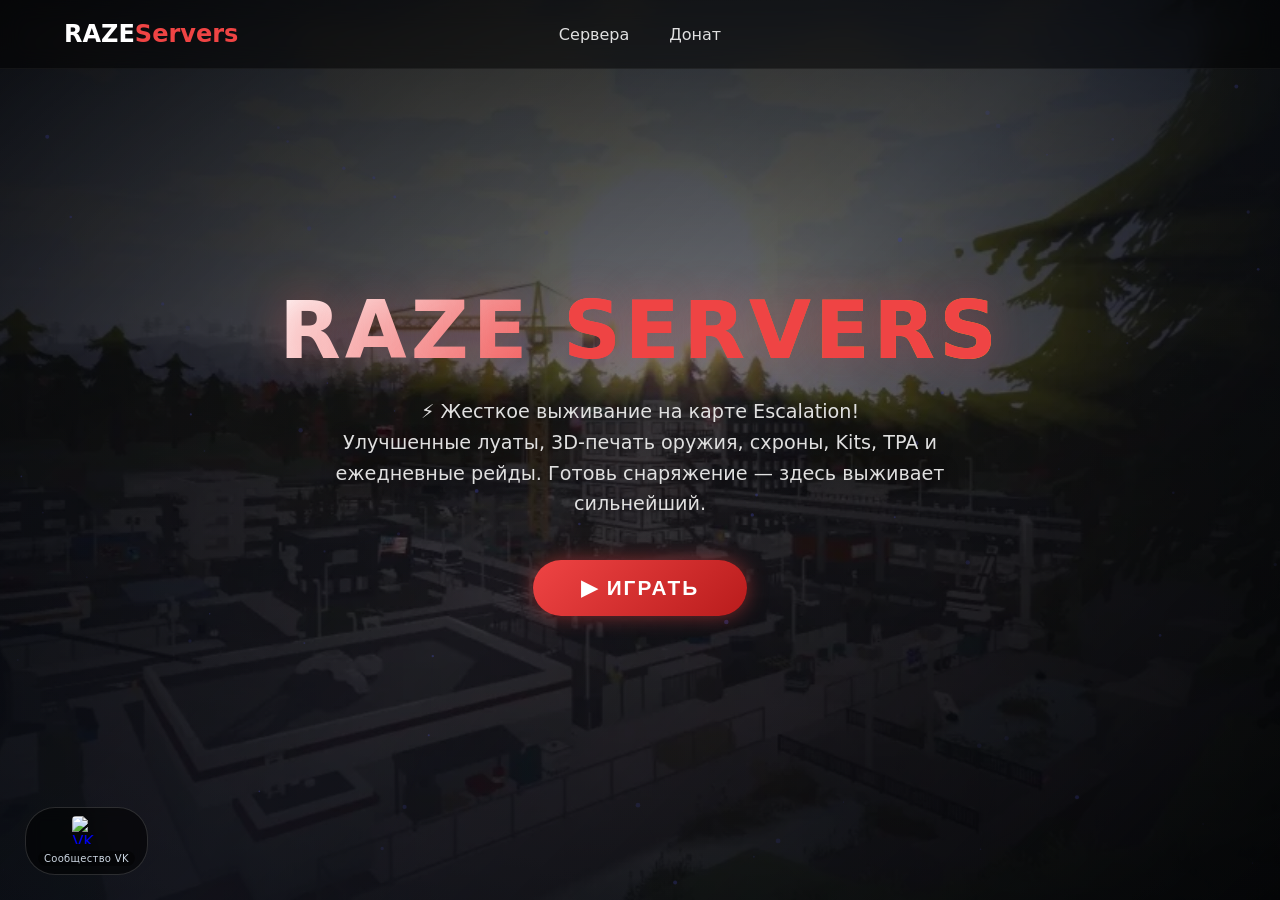
==== index.html @ a533f9ef "Update index.html" ====
<!DOCTYPE html>
<html lang="ru">
<head>
<meta charset="UTF-8">
<meta name="viewport" content="width=device-width, initial-scale=1.0, maximum-scale=1.0, user-scalable=yes">
<title>RAZE Servers — Выживание на Escalation</title>

<link rel="icon" type="image/svg+xml" href="data:image/svg+xml,%3Csvg xmlns='http://www.w3.org/2000/svg' viewBox='0 0 100 100'%3E%3Crect width='100' height='100' rx='0' fill='%23000000'/%3E%3Ctext x='50' y='72' font-size='70' font-family='Arial, sans-serif' font-weight='bold' fill='%23ef4444' text-anchor='middle'%3ER%3C/text%3E%3C/svg%3E">

<style>
* {
margin: 0;
padding: 0;
box-sizing: border-box;
}

::-webkit-scrollbar {
width: 0;
height: 0;
display: none;
}

* {
scrollbar-width: none;
-ms-overflow-style: none;
}

body {
font-family: 'Inter', 'Segoe UI', system-ui, sans-serif;
overflow-x: hidden;
background-color: #0a0e17;
color: #e0e0e0;
}

/* ГЛОБАЛЬНОЕ МАСШТАБИРОВАНИЕ ДЛЯ ТЕЛЕФОНОВ */
@media (max-width: 768px) {
body {
zoom: 0.9;
-moz-transform: scale(0.9);
-moz-transform-origin: top center;
}
}

@media (max-width: 600px) {
body {
zoom: 0.85;
-moz-transform: scale(0.85);
-moz-transform-origin: top center;
}
}

@media (max-width: 480px) {
body {
zoom: 0.8;
-moz-transform: scale(0.8);
-moz-transform-origin: top center;
}
}

@media (max-width: 380px) {
body {
zoom: 0.75;
-moz-transform: scale(0.75);
-moz-transform-origin: top center;
}
}

/* ФОН */
body::before {
content: '';
position: fixed;
top: 0;
left: 0;
width: 100%;
height: 100%;
z-index: -2;
background-image: url('Карта Escalation.webp');
background-size: cover;
background-position: center;
background-attachment: fixed;
background-repeat: no-repeat;
}

body::after {
content: '';
position: fixed;
top: 0;
left: 0;
width: 100%;
height: 100%;
z-index: -1;
background: radial-gradient(ellipse at center, rgba(10, 14, 23, 0.2) 0%, rgba(10, 14, 23, 0.9) 100%);
pointer-events: none;
}

/* ЧАСТИЦЫ */
#particles-canvas {
position: fixed;
top: 0;
left: 0;
width: 100%;
height: 100%;
z-index: 0;
pointer-events: none;
}

/* ===== HERO ===== */
.hero {
position: relative;
width: 100%;
height: 100vh;
min-height: 500px;
overflow: hidden;
}

.hero-video {
position: absolute;
top: 0;
left: 0;
width: 100%;
height: 100%;
object-fit: cover;
z-index: 1;
opacity: 0.35;
}

.hero-overlay {
position: absolute;
top: 0;
left: 0;
width: 100%;
height: 100%;
z-index: 2;
background: linear-gradient(135deg, rgba(0,0,0,0.6) 0%, rgba(10,14,23,0.4) 50%, rgba(0,0,0,0.7) 100%);
}

.hero-content {
position: relative;
z-index: 3;
display: flex;
flex-direction: column;
justify-content: center;
align-items: center;
height: 100%;
text-align: center;
padding: 0 20px;
}

.logo {
font-size: 5rem;
font-weight: 900;
letter-spacing: 4px;
margin-bottom: 20px;
background: linear-gradient(135deg, #ffffff, #ef4444, #facc15);
-webkit-background-clip: text;
background-clip: text;
color: transparent;
text-shadow: 0 0 40px rgba(239, 68, 68, 0.3);
animation: logoGlow 3s ease-in-out infinite alternate;
}

@keyframes logoGlow {
0% { text-shadow: 0 0 30px rgba(239, 68, 68, 0.3); }
100% { text-shadow: 0 0 60px rgba(239, 68, 68, 0.6), 0 0 120px rgba(239, 68, 68, 0.2); }
}

.logo span {
background: none;
-webkit-background-clip: unset;
background-clip: unset;
color: #ef4444;
}

.description {
font-size: 1.2rem;
color: #e0e0e0;
max-width: 700px;
margin-bottom: 40px;
text-shadow: 0 2px 15px rgba(0,0,0,0.7);
line-height: 1.6;
}

.play-btn {
background: linear-gradient(135deg, #ef4444, #b91c1c);
border: none;
padding: 16px 48px;
font-size: 1.3rem;
font-weight: bold;
color: white;
border-radius: 50px;
cursor: pointer;
transition: all 0.3s cubic-bezier(0.2, 0, 0, 1);
box-shadow: 0 0 20px rgba(239, 68, 68, 0.5);
text-transform: uppercase;
letter-spacing: 2px;
position: relative;
overflow: hidden;
}

.play-btn::before {
content: '';
position: absolute;
top: -50%;
left: -50%;
width: 200%;
height: 200%;
background: radial-gradient(circle, rgba(255,255,255,0.1) 0%, transparent 60%);
opacity: 0;
transition: opacity 0.3s;
}

.play-btn:hover::before {
opacity: 1;
}

.play-btn:hover {
transform: scale(1.05) translateY(-2px);
box-shadow: 0 0 40px rgba(239, 68, 68, 0.8);
}

.play-btn:active {
transform: scale(0.98);
}

/* ===== НАВБАР ===== */
.navbar {
position: fixed;
top: 0;
left: 0;
width: 100%;
z-index: 1000;
display: flex;
justify-content: space-between;
align-items: center;
padding: 20px 5%;
background: rgba(0, 0, 0, 0.5);
backdrop-filter: blur(12px);
-webkit-backdrop-filter: blur(12px);
border-bottom: 1px solid rgba(255,255,255,0.05);
transition: all 0.3s ease;
}

.navbar.scrolled {
background: rgba(0, 0, 0, 0.85);
backdrop-filter: blur(16px);
-webkit-backdrop-filter: blur(16px);
border-bottom: 1px solid rgba(239, 68, 68, 0.2);
box-shadow: 0 4px 30px rgba(0, 0, 0, 0.3);
}

.nav-logo {
font-size: 1.5rem;
font-weight: 800;
color: white;
text-decoration: none;
flex-shrink: 0;
cursor: pointer;
transition: opacity 0.2s;
user-select: none;
}

.nav-logo:hover {
opacity: 0.85;
}

.nav-logo span {
color: #ef4444;
}

.nav-center {
position: absolute;
left: 50%;
transform: translateX(-50%);
}

.nav-links {
display: flex;
list-style: none;
gap: 40px;
}

.nav-links a {
color: #e0e0e0;
text-decoration: none;
font-weight: 500;
transition: all 0.3s;
cursor: pointer;
font-size: 1rem;
position: relative;
padding: 4px 0;
}

.nav-links a::after {
content: '';
position: absolute;
bottom: -2px;
left: 0;
width: 0;
height: 2px;
background: #ef4444;
transition: width 0.3s ease;
}

.nav-links a:hover::after,
.nav-links a.active::after {
width: 100%;
}

.nav-links a:hover {
color: #ef4444;
}

.nav-links a.active {
color: #ef4444;
}

.nav-placeholder {
width: 120px;
flex-shrink: 0;
}

/* Бургер-меню */
.burger-btn {
display: none;
flex-direction: column;
gap: 5px;
background: none;
border: none;
cursor: pointer;
padding: 4px;
z-index: 1001;
}

.burger-btn span {
display: block;
width: 24px;
height: 2px;
background: white;
border-radius: 2px;
transition: all 0.3s ease;
}

.burger-btn.active span:nth-child(1) {
transform: rotate(45deg) translate(5px, 5px);
}

.burger-btn.active span:nth-child(2) {
opacity: 0;
}

.burger-btn.active span:nth-child(3) {
transform: rotate(-45deg) translate(5px, -5px);
}

/* ===== СТРАНИЦЫ ===== */
.page {
display: none;
min-height: 100vh;
padding: 100px 20px 60px;
position: relative;
z-index: 1;
}

.page.active {
display: block;
animation: pageFadeIn 0.4s ease;
}

@keyframes pageFadeIn {
from { opacity: 0; transform: translateY(10px); }
to { opacity: 1; transform: translateY(0); }
}

.page .container {
max-width: 1400px;
margin: 0 auto;
}

.page h2 {
text-align: center;
font-size: 2.5rem;
margin-bottom: 40px;
color: white;
text-shadow: 0 2px 10px rgba(0,0,0,0.5);
}

.page h2 span {
color: #ef4444;
}

/* ===== КАРТОЧКИ КИТОВ ===== */
.kits-wrapper {
overflow: visible;
max-height: none;
padding-right: 0;
}

.kits-grid {
display: grid;
grid-template-columns: repeat(auto-fill, minmax(320px, 1fr));
gap: 24px;
margin-top: 20px;
}

@media (max-width: 768px) {
.kits-grid {
grid-template-columns: 1fr;
gap: 20px;
}
}

.kit-card {
background: linear-gradient(165deg, #0f172a 0%, #1a1a2e 100%);
border-radius: 24px;
padding: 0;
text-align: left;
transition: all 0.4s cubic-bezier(0.2, 0, 0, 1);
cursor: pointer;
position: relative;
box-shadow: 0 8px 32px rgba(0, 0, 0, 0.4);
border: 1px solid rgba(99, 102, 241, 0.15);
overflow: hidden;
opacity: 0;
transform: translateY(24px);
animation: cardAppear 0.5s ease forwards;
display: flex;
flex-direction: column;
}

@keyframes cardAppear {
to { opacity: 1; transform: translateY(0); }
}

.kit-card:nth-child(1) { animation-delay: 0.05s; }
.kit-card:nth-child(2) { animation-delay: 0.15s; }
.kit-card:nth-child(3) { animation-delay: 0.25s; }
.kit-card:nth-child(4) { animation-delay: 0.35s; }

.kit-card::before {
content: '';
position: absolute;
top: 0;
left: 0;
width: 100%;
height: 4px;
background: linear-gradient(90deg, #6366f1, #a855f7, #6366f1);
background-size: 200% 100%;
animation: shimmerBar 3s ease-in-out infinite;
opacity: 0.6;
transition: opacity 0.3s;
}

@keyframes shimmerBar {
0%, 100% { background-position: 0% 50%; }
50% { background-position: 100% 50%; }
}

.kit-card:hover::before {
opacity: 1;
}

.kit-card::after {
content: '';
position: absolute;
top: -50%;
left: -50%;
width: 200%;
height: 200%;
background: radial-gradient(circle at 30% 20%, rgba(99, 102, 241, 0.06), transparent 60%);
opacity: 0;
transition: opacity 0.5s;
pointer-events: none;
}

.kit-card:hover::after {
opacity: 1;
}

.kit-card:hover {
transform: translateY(-8px);
box-shadow: 0 24px 48px -12px rgba(99, 102, 241, 0.3);
border-color: rgba(99, 102, 241, 0.4);
}

.kit-card:active {
transform: translateY(-2px) scale(0.98);
}

.kit-card-inner {
padding: 28px 24px 24px;
display: flex;
flex-direction: column;
flex: 1;
position: relative;
z-index: 1;
}

@media (max-width: 768px) {
.kit-card-inner {
padding: 20px 18px 16px;
}
}

.kit-badge {
display: inline-block;
background: linear-gradient(135deg, rgba(99, 102, 241, 0.2), rgba(168, 85, 247, 0.2));
border: 1px solid rgba(99, 102, 241, 0.3);
color: #a5b4fc;
font-size: 0.7rem;
font-weight: 600;
text-transform: uppercase;
letter-spacing: 2px;
padding: 4px 12px;
border-radius: 20px;
margin-bottom: 14px;
width: fit-content;
}

@media (max-width: 768px) {
.kit-badge {
font-size: 0.6rem;
padding: 3px 10px;
margin-bottom: 10px;
}
}

.kit-name {
font-size: 1.8rem;
font-weight: 800;
color: #f1f5f9;
margin-bottom: 8px;
letter-spacing: -0.5px;
line-height: 1.1;
}

@media (max-width: 768px) {
.kit-name {
font-size: 1.4rem;
}
}

.kit-price {
font-size: 1.6rem;
font-weight: 700;
color: #a78bfa;
margin-bottom: 14px;
text-shadow: 0 0 12px rgba(167, 139, 250, 0.25);
display: flex;
align-items: center;
gap: 6px;
}

.kit-price::before {
content: '💎';
font-size: 1.2rem;
}

@media (max-width: 768px) {
.kit-price {
font-size: 1.3rem;
}
.kit-price::before {
font-size: 1rem;
}
}

.kit-desc {
color: #94a3b8;
font-size: 0.9rem;
line-height: 1.6;
flex: 1;
}

@media (max-width: 768px) {
.kit-desc {
font-size: 0.85rem;
}
}

.kit-card-footer {
margin-top: 18px;
padding-top: 16px;
border-top: 1px solid rgba(99, 102, 241, 0.1);
display: flex;
justify-content: space-between;
align-items: center;
}

@media (max-width: 768px) {
.kit-card-footer {
margin-top: 14px;
padding-top: 12px;
}
}

.kit-items-count {
color: #64748b;
font-size: 0.8rem;
display: flex;
align-items: center;
gap: 4px;
}

@media (max-width: 768px) {
.kit-items-count {
font-size: 0.75rem;
}
}

.kit-arrow {
color: #6366f1;
font-size: 1.2rem;
transition: transform 0.3s;
}

.kit-card:hover .kit-arrow {
transform: translateX(4px);
}

/* ===== МОДАЛКА ===== */
.modal {
display: none;
position: fixed;
top: 0;
left: 0;
width: 100%;
height: 100%;
background: rgba(0, 0, 0, 0.85);
z-index: 2000;
justify-content: center;
align-items: center;
backdrop-filter: blur(4px);
}

.modal.show {
display: flex;
}

.modal-content {
background: linear-gradient(165deg, #1a1a2e, #0f172a);
border-radius: 32px;
max-width: 700px;
width: 90%;
max-height: 85vh;
overflow-y: auto;
padding: 30px;
position: relative;
animation: modalOpen 0.35s cubic-bezier(0.2, 0, 0, 1);
border: 1px solid rgba(99, 102, 241, 0.3);
box-shadow: 0 25px 60px -12px rgba(0, 0, 0, 0.6);
}

.modal-content::-webkit-scrollbar {
width: 0;
height: 0;
display: none;
}

@media (max-width: 768px) {
.modal-content {
max-width: 95%;
padding: 20px;
max-height: 90vh;
}
}

@keyframes modalOpen {
from {
opacity: 0;
transform: scale(0.9) translateY(20px);
}
to {
opacity: 1;
transform: scale(1) translateY(0);
}
}

.modal-header {
display: flex;
justify-content: center;
align-items: center;
margin-bottom: 20px;
border-bottom: 1px solid rgba(99, 102, 241, 0.15);
padding-bottom: 15px;
position: relative;
}

.modal-header h3 {
font-size: 1.8rem;
background: linear-gradient(135deg, #f1f5f9, #a78bfa);
-webkit-background-clip: text;
background-clip: text;
color: transparent;
text-align: center;
}

@media (max-width: 768px) {
.modal-header h3 {
font-size: 1.3rem;
}
}

.close-modal {
background: none;
border: none;
color: #94a3b8;
font-size: 2.2rem;
cursor: pointer;
transition: all 0.2s;
position: absolute;
right: 0;
top: 50%;
transform: translateY(-50%);
line-height: 1;
padding: 4px 8px;
border-radius: 8px;
}

.close-modal:hover {
color: #ef4444;
background: rgba(239, 68, 68, 0.1);
}

@media (max-width: 768px) {
.close-modal {
font-size: 1.8rem;
}
}

.kit-icon {
display: flex;
justify-content: center;
align-items: center;
margin-bottom: 20px;
background: rgba(15, 23, 42, 0.6);
border-radius: 20px;
padding: 10px;
min-height: 120px;
border: 1px solid rgba(99, 102, 241, 0.1);
}

.kit-icon img {
width: 100%;
height: auto;
max-height: 350px;
object-fit: contain;
display: block;
border-radius: 12px;
}

@media (max-width: 768px) {
.kit-icon img {
max-height: 180px;
}
}

.kit-full-desc {
color: #cbd5e1;
line-height: 1.7;
margin-bottom: 20px;
font-size: 0.95rem;
}

@media (max-width: 768px) {
.kit-full-desc {
font-size: 0.85rem;
}
}

.kit-items {
background: rgba(15, 23, 42, 0.6);
border-radius: 20px;
padding: 18px;
margin: 20px 0;
border: 1px solid rgba(99, 102, 241, 0.1);
}

@media (max-width: 768px) {
.kit-items {
padding: 14px;
margin: 15px 0;
}
}

.kit-items h4 {
color: #a78bfa;
margin-bottom: 12px;
font-size: 1.2rem;
}

@media (max-width: 768px) {
.kit-items h4 {
font-size: 1rem;
margin-bottom: 8px;
}
}

.kit-items ul {
list-style: none;
padding-left: 0;
}

.kit-items li {
padding: 10px 0;
border-bottom: 1px solid rgba(99, 102, 241, 0.08);
color: #e2e8f0;
display: flex;
align-items: center;
gap: 10px;
font-size: 0.95rem;
}

.kit-items li:last-child {
border-bottom: none;
}

.kit-items li::before {
content: '▸';
color: #a78bfa;
font-weight: bold;
}

@media (max-width: 768px) {
.kit-items li {
padding: 8px 0;
font-size: 0.85rem;
}
}

.buy-btn {
background: linear-gradient(135deg, #6366f1, #7c3aed);
width: 100%;
padding: 16px;
border: none;
border-radius: 40px;
font-size: 1.2rem;
font-weight: bold;
color: white;
cursor: pointer;
transition: all 0.3s;
margin-top: 15px;
letter-spacing: 1px;
}

.buy-btn:hover {
transform: scale(1.02);
box-shadow: 0 0 25px rgba(99, 102, 241, 0.5);
}

.buy-btn:active {
transform: scale(0.98);
}

@media (max-width: 768px) {
.buy-btn {
padding: 14px;
font-size: 1rem;
}
}

/* ===== СЕРВЕРА ===== */
.server-card {
background: rgba(15, 23, 42, 0.85);
border: 1px solid rgba(99, 102, 241, 0.15);
border-radius: 24px;
padding: 30px;
margin-bottom: 20px;
display: flex;
justify-content: space-between;
align-items: center;
flex-wrap: wrap;
gap: 20px;
transition: all 0.3s;
}

.server-card:hover {
border-color: rgba(99, 102, 241, 0.4);
box-shadow: 0 8px 30px rgba(99, 102, 241, 0.1);
}

@media (max-width: 768px) {
.server-card {
flex-direction: column;
text-align: center;
padding: 20px;
gap: 15px;
}
}

.server-info h3 {
font-size: 1.3rem;
margin-bottom: 8px;
color: white;
}

.server-info p {
color: #8e9aaf;
}

@media (max-width: 768px) {
.server-info h3 {
font-size: 1.1rem;
}
.server-info p {
font-size: 0.85rem;
}
}

.server-status {
color: #10b981;
font-weight: bold;
display: flex;
align-items: center;
gap: 6px;
}

.server-status .status-dot {
display: inline-block;
width: 10px;
height: 10px;
background: #10b981;
border-radius: 50%;
animation: pulseDot 2s ease-in-out infinite;
}

@keyframes pulseDot {
0%, 100% { box-shadow: 0 0 0 0 rgba(16, 185, 129, 0.5); }
50% { box-shadow: 0 0 0 6px rgba(16, 185, 129, 0); }
}

.copy-btn {
background: rgba(99, 102, 241, 0.15);
color: white;
border: 1px solid rgba(99, 102, 241, 0.3);
padding: 10px 24px;
border-radius: 50px;
cursor: pointer;
transition: all 0.3s;
font-size: 0.9rem;
}

.copy-btn:hover {
background: #6366f1;
border-color: #6366f1;
transform: translateY(-1px);
box-shadow: 0 4px 12px rgba(99, 102, 241, 0.3);
}

.copy-btn:active {
transform: scale(0.95);
}

@media (max-width: 768px) {
.copy-btn {
width: 100%;
padding: 12px;
font-size: 0.9rem;
}
}

/* ===== СОЦ-УГОЛ ===== */
.social-corner {
position: fixed;
bottom: 25px;
left: 25px;
z-index: 100;
display: flex;
flex-direction: column;
align-items: center;
gap: 5px;
background: rgba(0, 0, 0, 0.55);
backdrop-filter: blur(8px);
-webkit-backdrop-filter: blur(8px);
padding: 8px 12px;
border-radius: 30px;
border: 1px solid rgba(255, 255, 255, 0.15);
transition: all 0.3s;
}

.social-corner:hover {
background: rgba(0, 0, 0, 0.75);
border-color: #6366f1;
transform: translateY(-2px);
box-shadow: 0 4px 20px rgba(99, 102, 241, 0.15);
}

@media (max-width: 768px) {
.social-corner {
bottom: 12px;
left: 12px;
padding: 6px 10px;
}
}

.social-icon {
display: flex;
align-items: center;
justify-content: center;
transition: transform 0.2s ease;
}

.social-icon:hover {
transform: scale(1.15);
}

.social-icon img {
width: 28px;
height: 28px;
display: block;
border-radius: 4px;
}

@media (max-width: 768px) {
.social-icon img {
width: 24px;
height: 24px;
}
}

.social-label {
font-size: 10px;
color: #cbd5e1;
text-align: center;
letter-spacing: 0.3px;
font-weight: 500;
background: rgba(0,0,0,0.4);
padding: 2px 6px;
border-radius: 20px;
margin-top: 2px;
}

@media (max-width: 768px) {
.social-label {
font-size: 8px;
padding: 2px 5px;
}
}

/* ===== КНОПКА НАВЕРХ ===== */
.scroll-top {
position: fixed;
bottom: 25px;
right: 25px;
z-index: 100;
width: 48px;
height: 48px;
border-radius: 50%;
background: #6366f1;
color: white;
border: none;
font-size: 1.5rem;
cursor: pointer;
opacity: 0;
visibility: hidden;
transform: translateY(20px);
transition: all 0.3s ease;
box-shadow: 0 4px 15px rgba(99, 102, 241, 0.4);
display: flex;
align-items: center;
justify-content: center;
}

.scroll-top.visible {
opacity: 1;
visibility: visible;
transform: translateY(0);
}

.scroll-top:hover {
transform: translateY(-3px);
box-shadow: 0 8px 25px rgba(99, 102, 241, 0.5);
}

.scroll-top:active {
transform: scale(0.9);
}

@media (max-width: 768px) {
.scroll-top {
bottom: 12px;
right: 12px;
width: 40px;
height: 40px;
font-size: 1.2rem;
}
}

.hidden {
display: none !important;
}

/* ===== НАВИГАЦИЯ НА ТЕЛЕФОНАХ ===== */
@media (max-width: 768px) {
.navbar {
padding: 15px 5%;
}

.nav-logo {
font-size: 1.2rem;
}

.nav-links {
position: fixed;
top: 0;
right: -100%;
width: 70%;
height: 100vh;
background: rgba(0, 0, 0, 0.95);
backdrop-filter: blur(20px);
flex-direction: column;
justify-content: center;
align-items: center;
gap: 25px;
transition: right 0.4s cubic-bezier(0.2, 0, 0, 1);
z-index: 999;
}

.nav-links.open {
right: 0;
}

.nav-links a {
font-size: 1.2rem;
padding: 10px 0;
}

.nav-center {
position: static;
transform: none;
}

.burger-btn {
display: flex;
}

.nav-placeholder {
width: 0;
}

.logo {
font-size: 2rem;
letter-spacing: 2px;
}

.description {
font-size: 0.9rem;
margin-bottom: 25px;
}

.play-btn {
padding: 12px 28px;
font-size: 0.9rem;
}

.page {
padding: 80px 12px 40px;
}

.page h2 {
font-size: 1.6rem;
margin-bottom: 20px;
}
}

@media (max-width: 480px) {
.logo {
font-size: 1.6rem;
}

.description {
font-size: 0.8rem;
}

.play-btn {
padding: 10px 22px;
font-size: 0.8rem;
}

.page h2 {
font-size: 1.3rem;
}
}

@media (prefers-reduced-motion: reduce) {
*, *::before, *::after {
animation-duration: 0.01ms !important;
animation-iteration-count: 1 !important;
transition-duration: 0.01ms !important;
}
}
</style>
</head>
<body>

<canvas id="particles-canvas"></canvas>

<nav class="navbar" id="navbar">
<a class="nav-logo" onclick="showPage('hero-page')">RAZE<span>Servers</span></a>
<div class="nav-center">
<ul class="nav-links" id="navLinks">
<li><a onclick="showPage('servers-page')" data-page="servers-page">Сервера</a></li>
<li><a onclick="showPage('donate-page')" data-page="donate-page">Донат</a></li>
</ul>
</div>
<button class="burger-btn" id="burgerBtn" aria-label="Меню">
<span></span><span></span><span></span>
</button>
</nav>

<div id="socialCorner" class="social-corner">
<a href="https://vk.com/razeservers" target="_blank" class="social-icon" title="Наше сообщество ВКонтакте">
<img src="https://cdn-icons-png.flaticon.com/512/5968/5968835.png" alt="VK">
</a>
<div class="social-label">Сообщество VK</div>
</div>

<button class="scroll-top" id="scrollTopBtn" onclick="window.scrollTo({top:0,behavior:'smooth'})" aria-label="Наверх">↑</button>

<div id="hero-page" class="hero">
<video autoplay muted loop playsinline class="hero-video">
<source src="https://cdn.pixabay.com/video/2024/03/15/204120-91827364_large.mp4" type="video/mp4">
</video>
<div class="hero-overlay"></div>
<div class="hero-content">
<div class="logo">RAZE <span>SERVERS</span></div>
<p class="description">⚡ Жесткое выживание на карте Escalation!<br>Улучшенные луаты, 3D-печать оружия, схроны, Kits, TPA и ежедневные рейды. Готовь снаряжение — здесь выживает сильнейший.</p>
<button class="play-btn" onclick="showPage('servers-page')">▶ ИГРАТЬ</button>
</div>
</div>

<div id="servers-page" class="page">
<div class="container">
<h2>Наши <span>Сервера</span></h2>
<div class="server-card">
<div class="server-info">
<h3>RAZE #1 | Выживание [Kits, TPA, Home] RU</h3>
<p>IP: 26.28.229.239:27115 | Карта: Escalation</p>
</div>
<div class="server-status">
<span class="status-dot"></span> Онлайн: <span id="online-count">0 / 60</span>
</div>
<button class="copy-btn" onclick="copyIP('26.28.229.239:27115')">📋 Копировать IP</button>
</div>
</div>
</div>

<div id="donate-page" class="page">
<div class="container">
<h2>Магазин <span>Привилегий</span></h2>
<div class="kits-wrapper">
<div class="kits-grid" id="kitsGrid"></div>
</div>
</div>
</div>

<div id="kitModal" class="modal">
<div class="modal-content">
<div class="modal-header">
<h3 id="modalKitName">Kit Name</h3>
<button class="close-modal" id="closeModalBtn">&times;</button>
</div>
<div class="kit-icon" id="modalKitIcon"></div>
<div class="kit-full-desc" id="modalKitDesc"></div>
<div class="kit-items" id="modalKitItems"></div>
<button class="buy-btn" id="modalBuyBtn">💎 Приобрести</button>
</div>
</div>

<script>
const canvas = document.getElementById('particles-canvas');
const ctx = canvas.getContext('2d');
let particles = [];
let animFrame;

function resizeCanvas() {
canvas.width = window.innerWidth;
canvas.height = window.innerHeight;
}
resizeCanvas();
window.addEventListener('resize', resizeCanvas);

class Particle {
constructor() {
this.reset();
}
reset() {
this.x = Math.random() * canvas.width;
this.y = Math.random() * canvas.height;
this.size = Math.random() * 2 + 0.5;
this.speedX = (Math.random() - 0.5) * 0.3;
this.speedY = (Math.random() - 0.5) * 0.3;
this.opacity = Math.random() * 0.4 + 0.1;
}
update() {
this.x += this.speedX;
this.y += this.speedY;
if (this.x < 0 || this.x > canvas.width || this.y < 0 || this.y > canvas.height) {
this.reset();
}
}
draw() {
ctx.beginPath();
ctx.arc(this.x, this.y, this.size, 0, Math.PI * 2);
ctx.fillStyle = `rgba(99, 102, 241, ${this.opacity})`;
ctx.fill();
}
}

for (let i = 0; i < 80; i++) {
particles.push(new Particle());
}

function animateParticles() {
ctx.clearRect(0, 0, canvas.width, canvas.height);
particles.forEach(p => {
p.update();
p.draw();
});
for (let i = 0; i < particles.length; i++) {
for (let j = i + 1; j < particles.length; j++) {
const dx = particles[i].x - particles[j].x;
const dy = particles[i].y - particles[j].y;
const dist = Math.sqrt(dx * dx + dy * dy);
if (dist < 150) {
ctx.beginPath();
ctx.moveTo(particles[i].x, particles[i].y);
ctx.lineTo(particles[j].x, particles[j].y);
ctx.strokeStyle = `rgba(99, 102, 241, ${0.06 * (1 - dist / 150)})`;
ctx.lineWidth = 0.5;
ctx.stroke();
}
}
}
animFrame = requestAnimationFrame(animateParticles);
}
animateParticles();

const kitsData = [
{
name: "Cop",
price: 79,
desc: "Полицейский набор для выживания и правопорядка на Escalation.",
icon: "Наборкопа.jpg",
items: [
"Костюм полицейского",
"Револьвер",
"Полицейская дубинка",
"Доп. обоймы для кобальта (2 шт)",
"4 улучшенных бинта",
"4 энергетика",
"4 консервы"
],
fullDesc: "Cop — кит для тех, кто предпочитает порядок и контроль. Даёт отличный стартовый набор брони, проверенное оружие и всё необходимое для выживания в первые часы игры."
},
{
name: "SniperLite",
price: 129,
desc: "Лёгкая снайперская экипировка для дальнего боя.",
icon: "https://cdn-icons-png.flaticon.com/512/2879/2879649.png",
items: [
"Снайперка Private с прицелом 5x",
"Военный нож",
"Доп. обоймы для снайперки (2 шт)",
"3 энергетика",
"3 консервы",
"3 улучшенных бинта"
],
fullDesc: "SniperLite — идеальный выбор для начинающих снайперов. Ты получишь надёжную винтовку с оптикой 5x, запас патронов и всё необходимое для засадной войны на Escalation."
},
{
name: "RIOT",
price: 199,
desc: "Штурмовой набор. Броня, дробовик и гранаты для ближнего боя.",
icon: "https://cdn-icons-png.flaticon.com/512/2187/2187574.png",
items: [
"Бронекостюм RIOT (4 ур.)",
"Дробовик Peacemaker",
"Светошумовые гранаты x4",
"Щит штурмовой",
"Медицинская сумка"
],
fullDesc: "Для тех, кто предпочитает действовать напролом! RIOT даёт преимущество в городских боях и рейдах на чужие базы. Высокая живучесть и подавляющая огневая мощь."
},
{
name: "SniperPro",
price: 249,
desc: "Элитный снайперский комплект. Максимальная дальность и убийство с одного выстрела.",
icon: "https://cdn-icons-png.flaticon.com/512/1863/1863766.png",
items: [
"Винтовка Timberwolf (уникальная, 1 выстрел)",
"Маскировочный костюм 'Призрак'",
"Баллистический калькулятор",
"Патроны .50 AP (бронебойные) x15",
"Автоматическая турель-приманка"
],
fullDesc: "Высший пилотаж снайперской стрельбы. Кит для профессионалов, которые умеют ждать и наносить один точный выстрел. Пробивает любую броню, идеален для устранения целей на дальних дистанциях."
}
];

function renderKits() {
const grid = document.getElementById('kitsGrid');
if (!grid) return;

grid.innerHTML = '';

kitsData.forEach((kit, index) => {
const card = document.createElement('div');
card.className = 'kit-card';
card.setAttribute('data-kit-index', index);
card.innerHTML = `
<div class="kit-card-inner">
<div class="kit-badge">KIT</div>
<div class="kit-name">${kit.name}</div>
<div class="kit-price">${kit.price} ₽</div>
<div class="kit-desc">${kit.desc}</div>
<div class="kit-card-footer">
<div class="kit-items-count">
<span>📦 ${kit.items.length} предметов</span>
</div>
<div class="kit-arrow">→</div>
</div>
</div>
`;
card.addEventListener('click', () => openModal(index));
grid.appendChild(card);
});
}

function openModal(kitIndex) {
const kit = kitsData[kitIndex];
if (!kit) return;

const modal = document.getElementById('kitModal');
const modalKitName = document.getElementById('modalKitName');
const modalKitIcon = document.getElementById('modalKitIcon');
const modalKitDesc = document.getElementById('modalKitDesc');
const modalKitItems = document.getElementById('modalKitItems');
const buyBtn = document.getElementById('modalBuyBtn');

modalKitName.textContent = kit.name;
modalKitIcon.innerHTML = `<img src="${kit.icon}" alt="${kit.name}">`;
modalKitDesc.textContent = kit.fullDesc;

let itemsHtml = '<ul>';
kit.items.forEach(item => {
itemsHtml += `<li>🎯 ${item}</li>`;
});
itemsHtml += '</ul>';
modalKitItems.innerHTML = `<h4>📦 Комплектация:</h4>${itemsHtml}`;

buyBtn.onclick = () => {
alert(`🛒 Вы выбрали кит "${kit.name}" за ${kit.price} ₽.\nОплата и выдача в ближайшее время!`);
modal.style.display = 'none';
};

modal.style.display = 'flex';
}

function closeModal() {
const modal = document.getElementById('kitModal');
modal.style.display = 'none';
}

function showPage(pageId) {
const heroPage = document.getElementById('hero-page');
const serversPage = document.getElementById('servers-page');
const donatePage = document.getElementById('donate-page');
const socialCorner = document.getElementById('socialCorner');

heroPage.style.display = 'none';
serversPage.classList.remove('active');
donatePage.classList.remove('active');

const allMenuItems = document.querySelectorAll('.nav-links a');
allMenuItems.forEach(item => item.classList.remove('active'));

if (pageId === 'hero-page') {
heroPage.style.display = 'block';
socialCorner.classList.remove('hidden');
} else if (pageId === 'servers-page') {
serversPage.classList.add('active');
socialCorner.classList.add('hidden');
const serversMenuItem = document.querySelector('.nav-links a[data-page="servers-page"]');
if (serversMenuItem) serversMenuItem.classList.add('active');
} else if (pageId === 'donate-page') {
donatePage.classList.add('active');
socialCorner.classList.add('hidden');
const donateMenuItem = document.querySelector('.nav-links a[data-page="donate-page"]');
if (donateMenuItem) donateMenuItem.classList.add('active');
}

window.scrollTo({
top: 0,
behavior: 'smooth'
});
}

function copyIP(ip) {
navigator.clipboard.writeText(ip);
alert('IP адрес ' + ip + ' скопирован!');
}

function updateOnlineCount() {
const onlineSpan = document.getElementById('online-count');
if (onlineSpan) {
const fakeOnline = Math.floor(Math.random() * 37) + 12;
onlineSpan.innerText = fakeOnline + ' / 60';
}
}

document.addEventListener('DOMContentLoaded', () => {
showPage('hero-page');
updateOnlineCount();
setInterval(updateOnlineCount, 30000);
renderKits();

const modal = document.getElementById('kitModal');
const closeBtn = document.getElementById('closeModalBtn');
if (closeBtn) {
closeBtn.addEventListener('click', closeModal);
}
window.addEventListener('click', (e) => {
if (e.target === modal) closeModal();
});

const burgerBtn = document.getElementById('burgerBtn');
const navLinks = document.getElementById('navLinks');
if (burgerBtn && navLinks) {
burgerBtn.addEventListener('click', () => {
burgerBtn.classList.toggle('active');
navLinks.classList.toggle('open');
});

document.querySelectorAll('.nav-links a').forEach(link => {
link.addEventListener('click', () => {
burgerBtn.classList.remove('active');
navLinks.classList.remove('open');
});
});
}

const navbar = document.getElementById('navbar');
const scrollTopBtn = document.getElementById('scrollTopBtn');

window.addEventListener('scroll', () => {
if (window.scrollY > 100) {
navbar.classList.add('scrolled');
scrollTopBtn.classList.add('visible');
} else {
navbar.classList.remove('scrolled');
scrollTopBtn.classList.remove('visible');
}
});
});
</script>
</body>
</html>
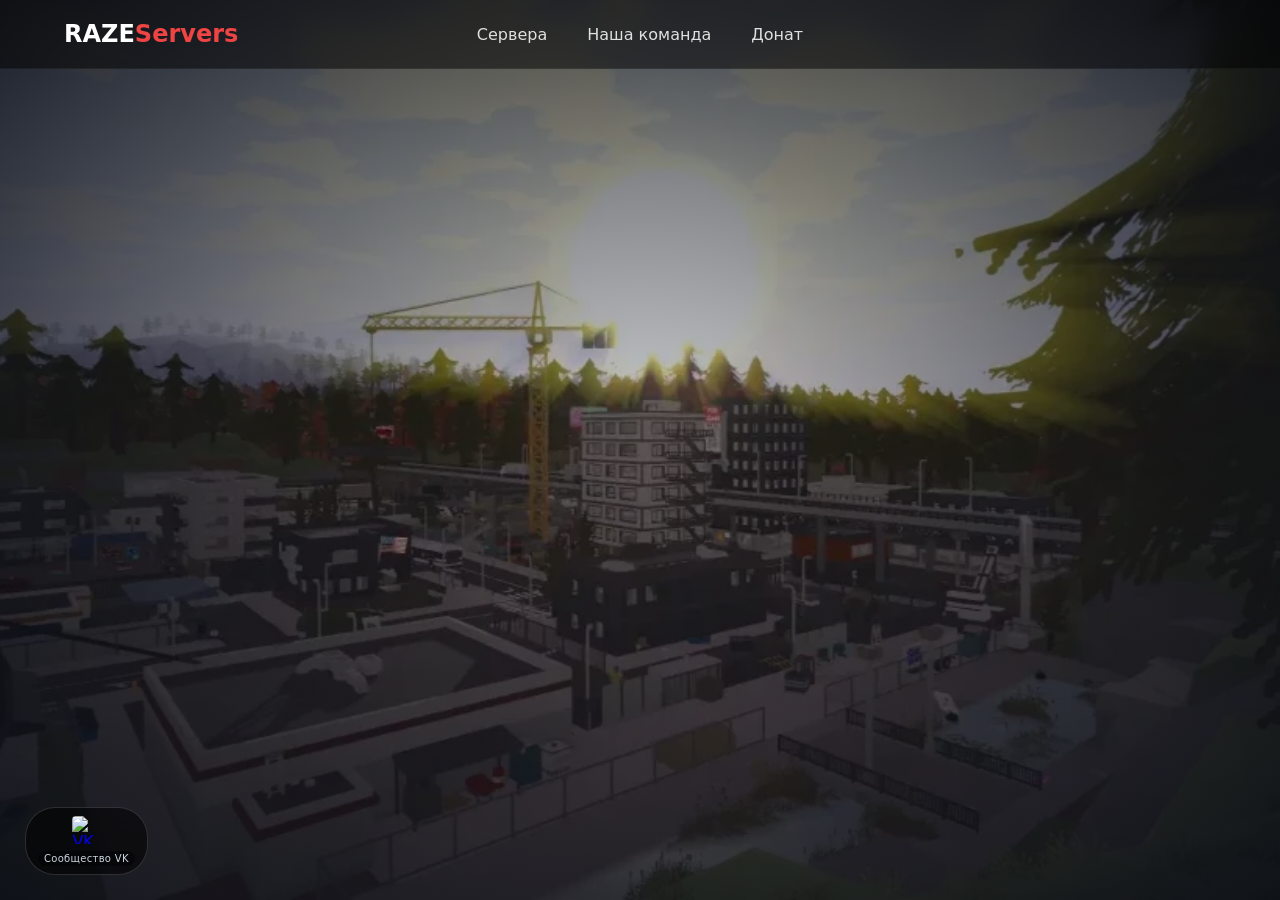
==== commit 9e943b35: "Update index.html" ====
--- a/index.html
+++ b/index.html
@@ -615,6 +615,102 @@
 
 .kit-card:hover .kit-arrow {
 transform: translateX(4px);
+}
+
+/* ===== КАРТОЧКИ КОМАНДЫ (TEAM GRID) ===== */
+.team-grid {
+display: grid;
+grid-template-columns: repeat(auto-fit, minmax(300px, 1fr));
+gap: 32px;
+margin-top: 30px;
+}
+
+.team-card {
+background: linear-gradient(145deg, #0f172a, #111827);
+border-radius: 32px;
+padding: 28px 24px 32px;
+text-align: center;
+transition: all 0.4s cubic-bezier(0.2, 0, 0, 1);
+border: 1px solid rgba(99, 102, 241, 0.2);
+backdrop-filter: blur(4px);
+box-shadow: 0 20px 35px -12px rgba(0,0,0,0.5);
+}
+
+.team-card:hover {
+transform: translateY(-8px);
+border-color: rgba(239, 68, 68, 0.5);
+box-shadow: 0 30px 45px -12px rgba(239, 68, 68, 0.2);
+}
+
+.team-avatar {
+width: 120px;
+height: 120px;
+margin: 0 auto 20px;
+background: linear-gradient(135deg, #6366f1, #ef4444);
+border-radius: 50%;
+display: flex;
+align-items: center;
+justify-content: center;
+font-size: 3.5rem;
+font-weight: bold;
+color: white;
+box-shadow: 0 10px 20px rgba(0,0,0,0.3);
+transition: transform 0.3s;
+}
+
+.team-card:hover .team-avatar {
+transform: scale(1.05);
+}
+
+.team-name {
+font-size: 1.8rem;
+font-weight: 800;
+color: #f1f5f9;
+margin-bottom: 6px;
+letter-spacing: -0.3px;
+}
+
+.team-role {
+display: inline-block;
+background: rgba(239, 68, 68, 0.15);
+border-left: 3px solid #ef4444;
+padding: 6px 16px;
+border-radius: 40px;
+font-size: 0.85rem;
+font-weight: 600;
+color: #fca5a5;
+margin: 12px 0 10px;
+letter-spacing: 0.5px;
+}
+
+.team-bio {
+color: #94a3b8;
+font-size: 0.9rem;
+line-height: 1.5;
+padding: 0 8px;
+}
+
+@media (max-width: 768px) {
+.team-grid {
+gap: 24px;
+}
+.team-card {
+padding: 20px 18px;
+}
+.team-name {
+font-size: 1.4rem;
+}
+.team-avatar {
+width: 90px;
+height: 90px;
+font-size: 2.5rem;
+}
+.team-role {
+font-size: 0.75rem;
+}
+.team-bio {
+font-size: 0.8rem;
+}
 }
 
 /* ===== МОДАЛКА ===== */
@@ -1199,6 +1295,7 @@
 <div class="nav-center">
 <ul class="nav-links" id="navLinks">
 <li><a onclick="showPage('servers-page')" data-page="servers-page">Сервера</a></li>
+<li><a onclick="showPage('team-page')" data-page="team-page">Наша команда</a></li>
 <li><a onclick="showPage('donate-page')" data-page="donate-page">Донат</a></li>
 </ul>
 </div>
@@ -1218,340 +1315,4 @@
 
 <div id="hero-page" class="hero">
 <video autoplay muted loop playsinline class="hero-video">
-<source src="https://cdn.pixabay.com/video/2024/03/15/204120-91827364_large.mp4" type="video/mp4">
-</video>
-<div class="hero-overlay"></div>
-<div class="hero-content">
-<div class="logo">RAZE <span>SERVERS</span></div>
-<p class="description">⚡ Жесткое выживание на карте Escalation!<br>Улучшенные луаты, 3D-печать оружия, схроны, Kits, TPA и ежедневные рейды. Готовь снаряжение — здесь выживает сильнейший.</p>
-<button class="play-btn" onclick="showPage('servers-page')">▶ ИГРАТЬ</button>
-</div>
-</div>
-
-<div id="servers-page" class="page">
-<div class="container">
-<h2>Наши <span>Сервера</span></h2>
-<div class="server-card">
-<div class="server-info">
-<h3>RAZE #1 | Выживание [Kits, TPA, Home] RU</h3>
-<p>IP: 26.28.229.239:27115 | Карта: Escalation</p>
-</div>
-<div class="server-status">
-<span class="status-dot"></span> Онлайн: <span id="online-count">0 / 60</span>
-</div>
-<button class="copy-btn" onclick="copyIP('26.28.229.239:27115')">📋 Копировать IP</button>
-</div>
-</div>
-</div>
-
-<div id="donate-page" class="page">
-<div class="container">
-<h2>Магазин <span>Привилегий</span></h2>
-<div class="kits-wrapper">
-<div class="kits-grid" id="kitsGrid"></div>
-</div>
-</div>
-</div>
-
-<div id="kitModal" class="modal">
-<div class="modal-content">
-<div class="modal-header">
-<h3 id="modalKitName">Kit Name</h3>
-<button class="close-modal" id="closeModalBtn">&times;</button>
-</div>
-<div class="kit-icon" id="modalKitIcon"></div>
-<div class="kit-full-desc" id="modalKitDesc"></div>
-<div class="kit-items" id="modalKitItems"></div>
-<button class="buy-btn" id="modalBuyBtn">💎 Приобрести</button>
-</div>
-</div>
-
-<script>
-const canvas = document.getElementById('particles-canvas');
-const ctx = canvas.getContext('2d');
-let particles = [];
-let animFrame;
-
-function resizeCanvas() {
-canvas.width = window.innerWidth;
-canvas.height = window.innerHeight;
-}
-resizeCanvas();
-window.addEventListener('resize', resizeCanvas);
-
-class Particle {
-constructor() {
-this.reset();
-}
-reset() {
-this.x = Math.random() * canvas.width;
-this.y = Math.random() * canvas.height;
-this.size = Math.random() * 2 + 0.5;
-this.speedX = (Math.random() - 0.5) * 0.3;
-this.speedY = (Math.random() - 0.5) * 0.3;
-this.opacity = Math.random() * 0.4 + 0.1;
-}
-update() {
-this.x += this.speedX;
-this.y += this.speedY;
-if (this.x < 0 || this.x > canvas.width || this.y < 0 || this.y > canvas.height) {
-this.reset();
-}
-}
-draw() {
-ctx.beginPath();
-ctx.arc(this.x, this.y, this.size, 0, Math.PI * 2);
-ctx.fillStyle = `rgba(99, 102, 241, ${this.opacity})`;
-ctx.fill();
-}
-}
-
-for (let i = 0; i < 80; i++) {
-particles.push(new Particle());
-}
-
-function animateParticles() {
-ctx.clearRect(0, 0, canvas.width, canvas.height);
-particles.forEach(p => {
-p.update();
-p.draw();
-});
-for (let i = 0; i < particles.length; i++) {
-for (let j = i + 1; j < particles.length; j++) {
-const dx = particles[i].x - particles[j].x;
-const dy = particles[i].y - particles[j].y;
-const dist = Math.sqrt(dx * dx + dy * dy);
-if (dist < 150) {
-ctx.beginPath();
-ctx.moveTo(particles[i].x, particles[i].y);
-ctx.lineTo(particles[j].x, particles[j].y);
-ctx.strokeStyle = `rgba(99, 102, 241, ${0.06 * (1 - dist / 150)})`;
-ctx.lineWidth = 0.5;
-ctx.stroke();
-}
-}
-}
-animFrame = requestAnimationFrame(animateParticles);
-}
-animateParticles();
-
-const kitsData = [
-{
-name: "Cop",
-price: 79,
-desc: "Полицейский набор для выживания и правопорядка на Escalation.",
-icon: "Наборкопа.jpg",
-items: [
-"Костюм полицейского",
-"Револьвер",
-"Полицейская дубинка",
-"Доп. обоймы для кобальта (2 шт)",
-"4 улучшенных бинта",
-"4 энергетика",
-"4 консервы"
-],
-fullDesc: "Cop — кит для тех, кто предпочитает порядок и контроль. Даёт отличный стартовый набор брони, проверенное оружие и всё необходимое для выживания в первые часы игры."
-},
-{
-name: "SniperLite",
-price: 129,
-desc: "Лёгкая снайперская экипировка для дальнего боя.",
-icon: "https://cdn-icons-png.flaticon.com/512/2879/2879649.png",
-items: [
-"Снайперка Private с прицелом 5x",
-"Военный нож",
-"Доп. обоймы для снайперки (2 шт)",
-"3 энергетика",
-"3 консервы",
-"3 улучшенных бинта"
-],
-fullDesc: "SniperLite — идеальный выбор для начинающих снайперов. Ты получишь надёжную винтовку с оптикой 5x, запас патронов и всё необходимое для засадной войны на Escalation."
-},
-{
-name: "RIOT",
-price: 199,
-desc: "Штурмовой набор. Броня, дробовик и гранаты для ближнего боя.",
-icon: "https://cdn-icons-png.flaticon.com/512/2187/2187574.png",
-items: [
-"Бронекостюм RIOT (4 ур.)",
-"Дробовик Peacemaker",
-"Светошумовые гранаты x4",
-"Щит штурмовой",
-"Медицинская сумка"
-],
-fullDesc: "Для тех, кто предпочитает действовать напролом! RIOT даёт преимущество в городских боях и рейдах на чужие базы. Высокая живучесть и подавляющая огневая мощь."
-},
-{
-name: "SniperPro",
-price: 249,
-desc: "Элитный снайперский комплект. Максимальная дальность и убийство с одного выстрела.",
-icon: "https://cdn-icons-png.flaticon.com/512/1863/1863766.png",
-items: [
-"Винтовка Timberwolf (уникальная, 1 выстрел)",
-"Маскировочный костюм 'Призрак'",
-"Баллистический калькулятор",
-"Патроны .50 AP (бронебойные) x15",
-"Автоматическая турель-приманка"
-],
-fullDesc: "Высший пилотаж снайперской стрельбы. Кит для профессионалов, которые умеют ждать и наносить один точный выстрел. Пробивает любую броню, идеален для устранения целей на дальних дистанциях."
-}
-];
-
-function renderKits() {
-const grid = document.getElementById('kitsGrid');
-if (!grid) return;
-
-grid.innerHTML = '';
-
-kitsData.forEach((kit, index) => {
-const card = document.createElement('div');
-card.className = 'kit-card';
-card.setAttribute('data-kit-index', index);
-card.innerHTML = `
-<div class="kit-card-inner">
-<div class="kit-badge">KIT</div>
-<div class="kit-name">${kit.name}</div>
-<div class="kit-price">${kit.price} ₽</div>
-<div class="kit-desc">${kit.desc}</div>
-<div class="kit-card-footer">
-<div class="kit-items-count">
-<span>📦 ${kit.items.length} предметов</span>
-</div>
-<div class="kit-arrow">→</div>
-</div>
-</div>
-`;
-card.addEventListener('click', () => openModal(index));
-grid.appendChild(card);
-});
-}
-
-function openModal(kitIndex) {
-const kit = kitsData[kitIndex];
-if (!kit) return;
-
-const modal = document.getElementById('kitModal');
-const modalKitName = document.getElementById('modalKitName');
-const modalKitIcon = document.getElementById('modalKitIcon');
-const modalKitDesc = document.getElementById('modalKitDesc');
-const modalKitItems = document.getElementById('modalKitItems');
-const buyBtn = document.getElementById('modalBuyBtn');
-
-modalKitName.textContent = kit.name;
-modalKitIcon.innerHTML = `<img src="${kit.icon}" alt="${kit.name}">`;
-modalKitDesc.textContent = kit.fullDesc;
-
-let itemsHtml = '<ul>';
-kit.items.forEach(item => {
-itemsHtml += `<li>🎯 ${item}</li>`;
-});
-itemsHtml += '</ul>';
-modalKitItems.innerHTML = `<h4>📦 Комплектация:</h4>${itemsHtml}`;
-
-buyBtn.onclick = () => {
-alert(`🛒 Вы выбрали кит "${kit.name}" за ${kit.price} ₽.\nОплата и выдача в ближайшее время!`);
-modal.style.display = 'none';
-};
-
-modal.style.display = 'flex';
-}
-
-function closeModal() {
-const modal = document.getElementById('kitModal');
-modal.style.display = 'none';
-}
-
-function showPage(pageId) {
-const heroPage = document.getElementById('hero-page');
-const serversPage = document.getElementById('servers-page');
-const donatePage = document.getElementById('donate-page');
-const socialCorner = document.getElementById('socialCorner');
-
-heroPage.style.display = 'none';
-serversPage.classList.remove('active');
-donatePage.classList.remove('active');
-
-const allMenuItems = document.querySelectorAll('.nav-links a');
-allMenuItems.forEach(item => item.classList.remove('active'));
-
-if (pageId === 'hero-page') {
-heroPage.style.display = 'block';
-socialCorner.classList.remove('hidden');
-} else if (pageId === 'servers-page') {
-serversPage.classList.add('active');
-socialCorner.classList.add('hidden');
-const serversMenuItem = document.querySelector('.nav-links a[data-page="servers-page"]');
-if (serversMenuItem) serversMenuItem.classList.add('active');
-} else if (pageId === 'donate-page') {
-donatePage.classList.add('active');
-socialCorner.classList.add('hidden');
-const donateMenuItem = document.querySelector('.nav-links a[data-page="donate-page"]');
-if (donateMenuItem) donateMenuItem.classList.add('active');
-}
-
-window.scrollTo({
-top: 0,
-behavior: 'smooth'
-});
-}
-
-function copyIP(ip) {
-navigator.clipboard.writeText(ip);
-alert('IP адрес ' + ip + ' скопирован!');
-}
-
-function updateOnlineCount() {
-const onlineSpan = document.getElementById('online-count');
-if (onlineSpan) {
-const fakeOnline = Math.floor(Math.random() * 37) + 12;
-onlineSpan.innerText = fakeOnline + ' / 60';
-}
-}
-
-document.addEventListener('DOMContentLoaded', () => {
-showPage('hero-page');
-updateOnlineCount();
-setInterval(updateOnlineCount, 30000);
-renderKits();
-
-const modal = document.getElementById('kitModal');
-const closeBtn = document.getElementById('closeModalBtn');
-if (closeBtn) {
-closeBtn.addEventListener('click', closeModal);
-}
-window.addEventListener('click', (e) => {
-if (e.target === modal) closeModal();
-});
-
-const burgerBtn = document.getElementById('burgerBtn');
-const navLinks = document.getElementById('navLinks');
-if (burgerBtn && navLinks) {
-burgerBtn.addEventListener('click', () => {
-burgerBtn.classList.toggle('active');
-navLinks.classList.toggle('open');
-});
-
-document.querySelectorAll('.nav-links a').forEach(link => {
-link.addEventListener('click', () => {
-burgerBtn.classList.remove('active');
-navLinks.classList.remove('open');
-});
-});
-}
-
-const navbar = document.getElementById('navbar');
-const scrollTopBtn = document.getElementById('scrollTopBtn');
-
-window.addEventListener('scroll', () => {
-if (window.scrollY > 100) {
-navbar.classList.add('scrolled');
-scrollTopBtn.classList.add('visible');
-} else {
-navbar.classList.remove('scrolled');
-scrollTopBtn.classList.remove('visible');
-}
-});
-});
-</script>
-</body>
-</html>
+<source src="https
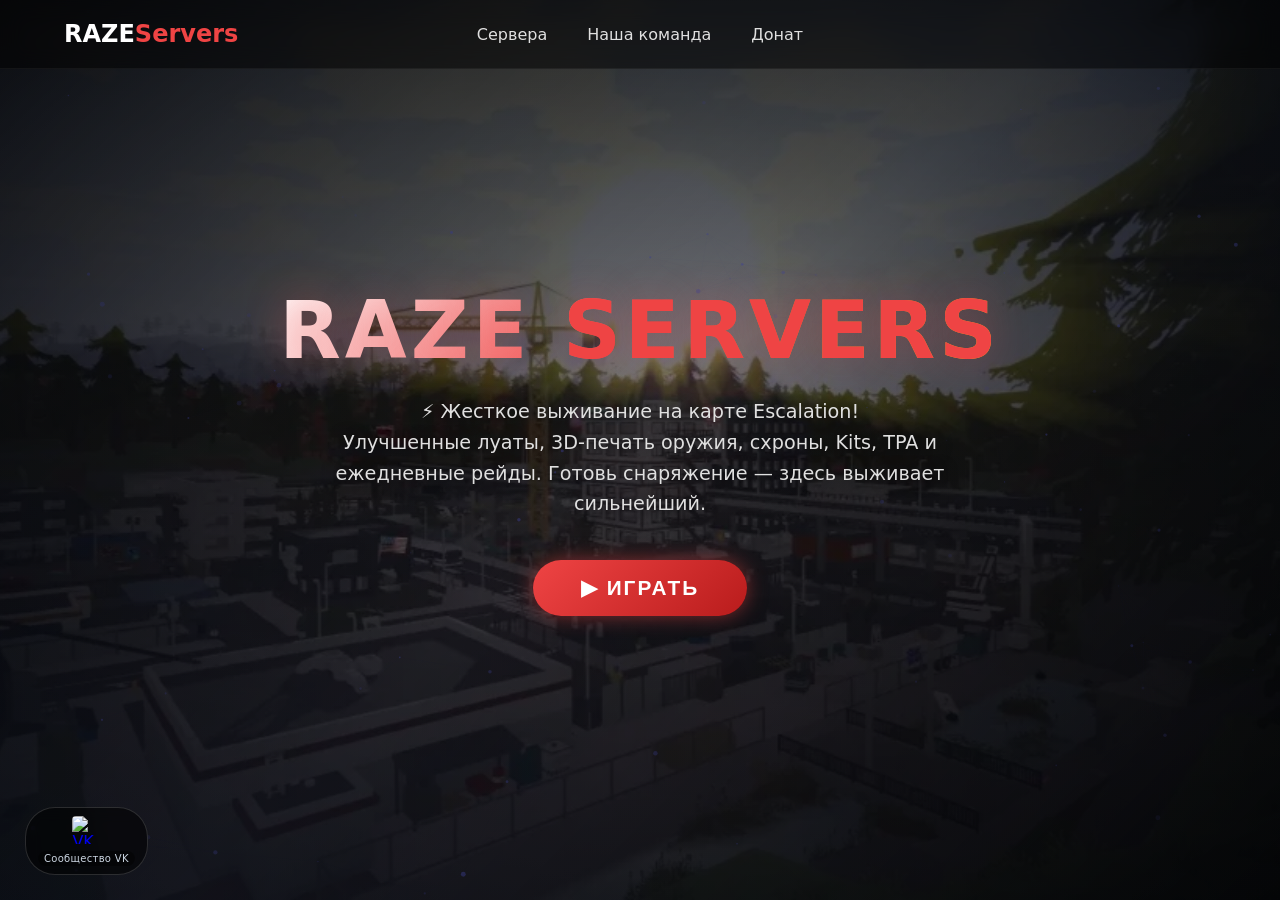
==== commit f46a6759: "Update index.html" ====
--- a/index.html
+++ b/index.html
@@ -1315,4 +1315,347 @@
 
 <div id="hero-page" class="hero">
 <video autoplay muted loop playsinline class="hero-video">
-<source src="https
+<source src="https://cdn.pixabay.com/video/2024/03/15/204120-91827364_large.mp4" type="video/mp4">
+</video>
+<div class="hero-overlay"></div>
+<div class="hero-content">
+<div class="logo">RAZE <span>SERVERS</span></div>
+<p class="description">⚡ Жесткое выживание на карте Escalation!<br>Улучшенные луаты, 3D-печать оружия, схроны, Kits, TPA и ежедневные рейды. Готовь снаряжение — здесь выживает сильнейший.</p>
+<button class="play-btn" onclick="showPage('servers-page')">▶ ИГРАТЬ</button>
+</div>
+</div>
+
+<div id="servers-page" class="page">
+<div class="container">
+<h2>Наши <span>Сервера</span></h2>
+<div class="server-card">
+<div class="server-info">
+<h3>RAZE #1 | Выживание [Kits, TPA, Home] RU</h3>
+<p>IP: 26.28.229.239:27115 | Карта: Escalation</p>
+</div>
+<div class="server-status">
+<span class="status-dot"></span> Онлайн: <span id="online-count">0 / 60</span>
+</div>
+<button class="copy-btn" onclick="copyIP('26.28.229.239:27115')">📋 Копировать IP</button>
+</div>
+</div>
+</div>
+
+<div id="team-page" class="page">
+<div class="container">
+<h2>Наша <span>Команда</span></h2>
+<div class="team-grid">
+<div class="team-card">
+<div class="team-avatar">👑</div>
+<div class="team-name">Бреусов Кирилл</div>
+<div class="team-role">Главный разработчик</div>
+<div class="team-bio">Архитектор сервера RAZE. Создаёт уникальную экономику, кастомные луаты и баланс. Отвечает за стабильность и развитие проекта.</div>
+</div>
+<div class="team-card">
+<div class="team-avatar">⚙️</div>
+<div class="team-name">Карташов Александр</div>
+<div class="team-role">Младший разработчик + Гл. Админ</div>
+<div class="team-bio">Техническая поддержка, моддинг и контроль порядка. Помогает внедрять фичи и следит за честной игрой на Escalation.</div>
+</div>
+</div>
+</div>
+</div>
+
+<div id="donate-page" class="page">
+<div class="container">
+<h2>Магазин <span>Привилегий</span></h2>
+<div class="kits-wrapper">
+<div class="kits-grid" id="kitsGrid"></div>
+</div>
+</div>
+</div>
+
+<div id="kitModal" class="modal">
+<div class="modal-content">
+<div class="modal-header">
+<h3 id="modalKitName">Kit Name</h3>
+<button class="close-modal" id="closeModalBtn">&times;</button>
+</div>
+<div class="kit-icon" id="modalKitIcon"></div>
+<div class="kit-full-desc" id="modalKitDesc"></div>
+<div class="kit-items" id="modalKitItems"></div>
+<button class="buy-btn" id="modalBuyBtn">💎 Приобрести</button>
+</div>
+</div>
+
+<script>
+const canvas = document.getElementById('particles-canvas');
+const ctx = canvas.getContext('2d');
+let particles = [];
+let animFrame;
+
+function resizeCanvas() {
+canvas.width = window.innerWidth;
+canvas.height = window.innerHeight;
+}
+resizeCanvas();
+window.addEventListener('resize', resizeCanvas);
+
+class Particle {
+constructor() {
+this.reset();
+}
+reset() {
+this.x = Math.random() * canvas.width;
+this.y = Math.random() * canvas.height;
+this.size = Math.random() * 2 + 0.5;
+this.speedX = (Math.random() - 0.5) * 0.3;
+this.speedY = (Math.random() - 0.5) * 0.3;
+this.opacity = Math.random() * 0.4 + 0.1;
+}
+update() {
+this.x += this.speedX;
+this.y += this.speedY;
+if (this.x < 0 || this.x > canvas.width || this.y < 0 || this.y > canvas.height) {
+this.reset();
+}
+}
+draw() {
+ctx.beginPath();
+ctx.arc(this.x, this.y, this.size, 0, Math.PI * 2);
+ctx.fillStyle = `rgba(99, 102, 241, ${this.opacity})`;
+ctx.fill();
+}
+}
+
+for (let i = 0; i < 80; i++) {
+particles.push(new Particle());
+}
+
+function animateParticles() {
+ctx.clearRect(0, 0, canvas.width, canvas.height);
+particles.forEach(p => {
+p.update();
+p.draw();
+});
+for (let i = 0; i < particles.length; i++) {
+for (let j = i + 1; j < particles.length; j++) {
+const dx = particles[i].x - particles[j].x;
+const dy = particles[i].y - particles[j].y;
+const dist = Math.sqrt(dx * dx + dy * dy);
+if (dist < 150) {
+ctx.beginPath();
+ctx.moveTo(particles[i].x, particles[i].y);
+ctx.lineTo(particles[j].x, particles[j].y);
+ctx.strokeStyle = `rgba(99, 102, 241, ${0.06 * (1 - dist / 150)})`;
+ctx.lineWidth = 0.5;
+ctx.stroke();
+}
+}
+}
+animFrame = requestAnimationFrame(animateParticles);
+}
+animateParticles();
+
+const kitsData = [
+{
+name: "Cop",
+price: 79,
+desc: "Полицейский набор для выживания и правопорядка на Escalation.",
+icon: "Наборкопа.jpg",
+items: [
+"Костюм полицейского",
+"Револьвер",
+"Полицейская дубинка",
+"Доп. обоймы для кобальта (2 шт)",
+"4 улучшенных бинта",
+"4 энергетика",
+"4 консервы"
+],
+fullDesc: "Cop — кит для тех, кто предпочитает порядок и контроль. Даёт отличный стартовый набор брони, проверенное оружие и всё необходимое для выживания в первые часы игры."
+},
+{
+name: "SniperLite",
+price: 129,
+desc: "Лёгкая снайперская экипировка для дальнего боя.",
+icon: "https://cdn-icons-png.flaticon.com/512/2879/2879649.png",
+items: [
+"Снайперка Private с прицелом 5x",
+"Военный нож",
+"Доп. обоймы для снайперки (2 шт)",
+"3 энергетика",
+"3 консервы",
+"3 улучшенных бинта"
+],
+fullDesc: "SniperLite — идеальный выбор для начинающих снайперов. Ты получишь надёжную винтовку с оптикой 5x, запас патронов и всё необходимое для засадной войны на Escalation."
+},
+{
+name: "RIOT",
+price: 199,
+desc: "Штурмовой набор. Броня, дробовик и гранаты для ближнего боя.",
+icon: "https://cdn-icons-png.flaticon.com/512/2187/2187574.png",
+items: [
+"Бронекостюм RIOT (4 ур.)",
+"Дробовик Peacemaker",
+"Светошумовые гранаты x4",
+"Щит штурмовой",
+"Медицинская сумка"
+],
+fullDesc: "Для тех, кто предпочитает действовать напролом! RIOT даёт преимущество в городских боях и рейдах на чужие базы. Высокая живучесть и подавляющая огневая мощь."
+},
+{
+name: "SniperPro",
+price: 249,
+desc: "Элитный снайперский комплект. Максимальная дальность и убийство с одного выстрела.",
+icon: "https://cdn-icons-png.flaticon.com/512/1863/1863766.png",
+items: [
+"Винтовка Timberwolf (уникальная, 1 выстрел)",
+"Маскировочный костюм 'Призрак'",
+"Баллистический калькулятор",
+"Патроны .50 AP (бронебойные) x15",
+"Автоматическая турель-приманка"
+],
+fullDesc: "Высший пилотаж снайперской стрельбы. Кит для профессионалов, которые умеют ждать и наносить один точный выстрел. Пробивает любую броню, идеален для устранения целей на дальних дистанциях."
+}
+];
+
+function renderKits() {
+const grid = document.getElementById('kitsGrid');
+if (!grid) return;
+grid.innerHTML = '';
+kitsData.forEach((kit, index) => {
+const card = document.createElement('div');
+card.className = 'kit-card';
+card.setAttribute('data-kit-index', index);
+card.innerHTML = `
+<div class="kit-card-inner">
+<div class="kit-badge">KIT</div>
+<div class="kit-name">${kit.name}</div>
+<div class="kit-price">${kit.price} ₽</div>
+<div class="kit-desc">${kit.desc}</div>
+<div class="kit-card-footer">
+<div class="kit-items-count">
+<span>📦 ${kit.items.length} предметов</span>
+</div>
+<div class="kit-arrow">→</div>
+</div>
+</div>
+`;
+card.addEventListener('click', () => openModal(index));
+grid.appendChild(card);
+});
+}
+
+function openModal(kitIndex) {
+const kit = kitsData[kitIndex];
+if (!kit) return;
+const modal = document.getElementById('kitModal');
+const modalKitName = document.getElementById('modalKitName');
+const modalKitIcon = document.getElementById('modalKitIcon');
+const modalKitDesc = document.getElementById('modalKitDesc');
+const modalKitItems = document.getElementById('modalKitItems');
+const buyBtn = document.getElementById('modalBuyBtn');
+modalKitName.textContent = kit.name;
+modalKitIcon.innerHTML = `<img src="${kit.icon}" alt="${kit.name}" onerror="this.src='https://via.placeholder.com/200?text=Kit'">`;
+modalKitDesc.textContent = kit.fullDesc;
+let itemsHtml = '<ul>';
+kit.items.forEach(item => {
+itemsHtml += `<li>🎯 ${item}</li>`;
+});
+itemsHtml += '</ul>';
+modalKitItems.innerHTML = `<h4>📦 Комплектация:</h4>${itemsHtml}`;
+buyBtn.onclick = () => {
+alert(`🛒 Вы выбрали кит "${kit.name}" за ${kit.price} ₽.\nОплата и выдача в ближайшее время!`);
+modal.style.display = 'none';
+};
+modal.style.display = 'flex';
+}
+
+function closeModal() {
+const modal = document.getElementById('kitModal');
+modal.style.display = 'none';
+}
+
+function showPage(pageId) {
+const heroPage = document.getElementById('hero-page');
+const serversPage = document.getElementById('servers-page');
+const donatePage = document.getElementById('donate-page');
+const teamPage = document.getElementById('team-page');
+const socialCorner = document.getElementById('socialCorner');
+
+heroPage.style.display = 'none';
+serversPage.classList.remove('active');
+donatePage.classList.remove('active');
+if(teamPage) teamPage.classList.remove('active');
+
+const allMenuItems = document.querySelectorAll('.nav-links a');
+allMenuItems.forEach(item => item.classList.remove('active'));
+
+if (pageId === 'hero-page') {
+heroPage.style.display = 'block';
+socialCorner.classList.remove('hidden');
+} else if (pageId === 'servers-page') {
+serversPage.classList.add('active');
+socialCorner.classList.add('hidden');
+const serversMenuItem = document.querySelector('.nav-links a[data-page="servers-page"]');
+if (serversMenuItem) serversMenuItem.classList.add('active');
+} else if (pageId === 'team-page') {
+teamPage.classList.add('active');
+socialCorner.classList.add('hidden');
+const teamMenuItem = document.querySelector('.nav-links a[data-page="team-page"]');
+if (teamMenuItem) teamMenuItem.classList.add('active');
+} else if (pageId === 'donate-page') {
+donatePage.classList.add('active');
+socialCorner.classList.add('hidden');
+const donateMenuItem = document.querySelector('.nav-links a[data-page="donate-page"]');
+if (donateMenuItem) donateMenuItem.classList.add('active');
+}
+window.scrollTo({ top: 0, behavior: 'smooth' });
+}
+
+function copyIP(ip) {
+navigator.clipboard.writeText(ip);
+alert('IP адрес ' + ip + ' скопирован!');
+}
+
+function updateOnlineCount() {
+const onlineSpan = document.getElementById('online-count');
+if (onlineSpan) {
+const fakeOnline = Math.floor(Math.random() * 37) + 12;
+onlineSpan.innerText = fakeOnline + ' / 60';
+}
+}
+
+document.addEventListener('DOMContentLoaded', () => {
+showPage('hero-page');
+updateOnlineCount();
+setInterval(updateOnlineCount, 30000);
+renderKits();
+const modal = document.getElementById('kitModal');
+const closeBtn = document.getElementById('closeModalBtn');
+if (closeBtn) closeBtn.addEventListener('click', closeModal);
+window.addEventListener('click', (e) => { if (e.target === modal) closeModal(); });
+const burgerBtn = document.getElementById('burgerBtn');
+const navLinks = document.getElementById('navLinks');
+if (burgerBtn && navLinks) {
+burgerBtn.addEventListener('click', () => {
+burgerBtn.classList.toggle('active');
+navLinks.classList.toggle('open');
+});
+document.querySelectorAll('.nav-links a').forEach(link => {
+link.addEventListener('click', () => {
+burgerBtn.classList.remove('active');
+navLinks.classList.remove('open');
+});
+});
+}
+const navbar = document.getElementById('navbar');
+const scrollTopBtn = document.getElementById('scrollTopBtn');
+window.addEventListener('scroll', () => {
+if (window.scrollY > 100) {
+navbar.classList.add('scrolled');
+scrollTopBtn.classList.add('visible');
+} else {
+navbar.classList.remove('scrolled');
+scrollTopBtn.classList.remove('visible');
+}
+});
+});
+</script>
+</body>
+</html>
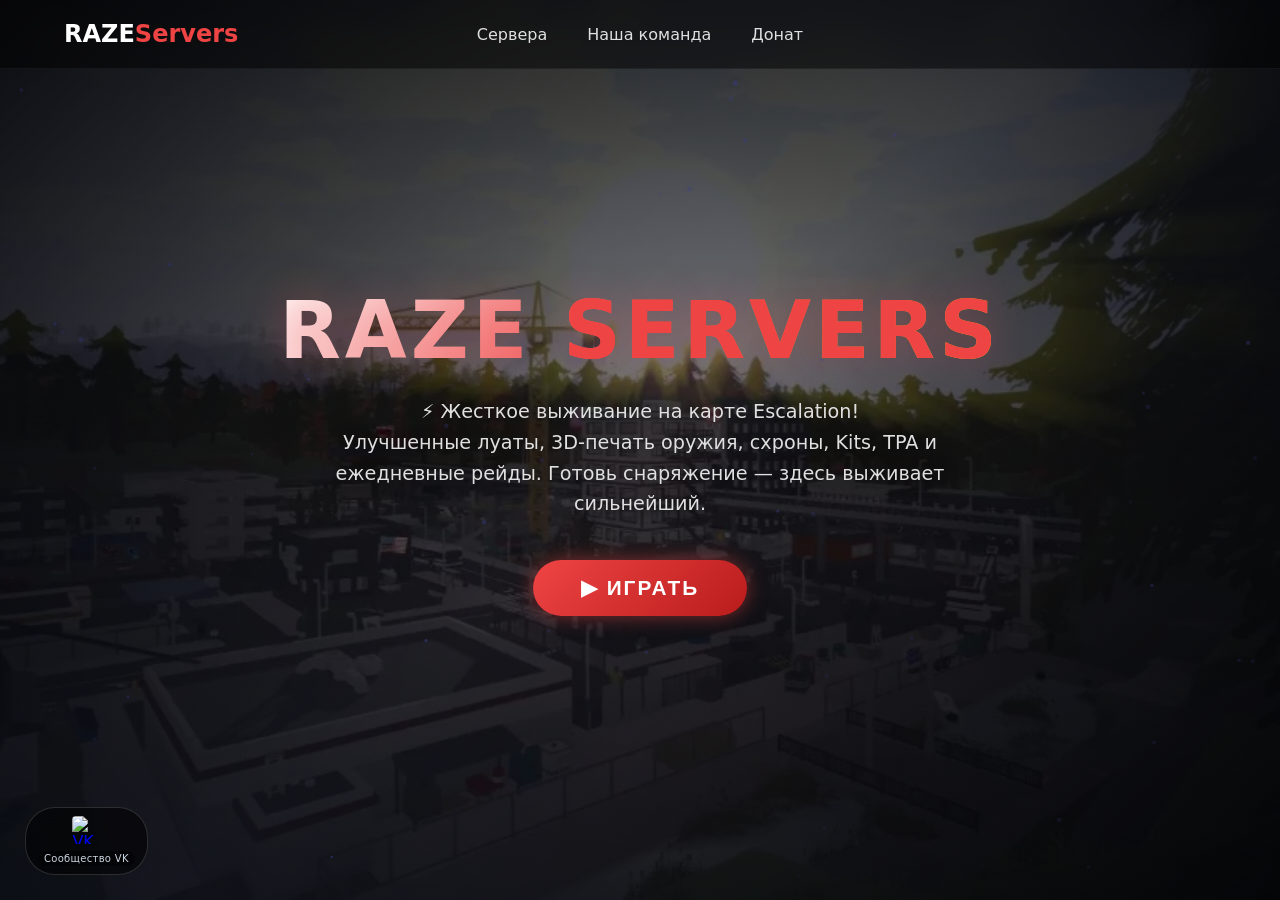
==== commit 5796d0e6: "Update index.html" ====
--- a/index.html
+++ b/index.html
@@ -620,7 +620,7 @@
 /* ===== КАРТОЧКИ КОМАНДЫ (TEAM GRID) ===== */
 .team-grid {
 display: grid;
-grid-template-columns: repeat(auto-fit, minmax(300px, 1fr));
+grid-template-columns: repeat(auto-fit, minmax(320px, 1fr));
 gap: 32px;
 margin-top: 30px;
 }
@@ -1190,11 +1190,7 @@
 .navbar {
 padding: 15px 5%;
 }
-
-.nav-logo {
-font-size: 1.2rem;
-}
-
+.nav-logo { font-size: 1.2rem; }
 .nav-links {
 position: fixed;
 top: 0;
@@ -1210,73 +1206,23 @@
 transition: right 0.4s cubic-bezier(0.2, 0, 0, 1);
 z-index: 999;
 }
-
-.nav-links.open {
-right: 0;
-}
-
-.nav-links a {
-font-size: 1.2rem;
-padding: 10px 0;
-}
-
-.nav-center {
-position: static;
-transform: none;
-}
-
-.burger-btn {
-display: flex;
-}
-
-.nav-placeholder {
-width: 0;
-}
-
-.logo {
-font-size: 2rem;
-letter-spacing: 2px;
-}
-
-.description {
-font-size: 0.9rem;
-margin-bottom: 25px;
-}
-
-.play-btn {
-padding: 12px 28px;
-font-size: 0.9rem;
-}
-
-.page {
-padding: 80px 12px 40px;
-}
-
-.page h2 {
-font-size: 1.6rem;
-margin-bottom: 20px;
-}
-}
-
+.nav-links.open { right: 0; }
+.nav-links a { font-size: 1.2rem; padding: 10px 0; }
+.nav-center { position: static; transform: none; }
+.burger-btn { display: flex; }
+.nav-placeholder { width: 0; }
+.logo { font-size: 2rem; letter-spacing: 2px; }
+.description { font-size: 0.9rem; margin-bottom: 25px; }
+.play-btn { padding: 12px 28px; font-size: 0.9rem; }
+.page { padding: 80px 12px 40px; }
+.page h2 { font-size: 1.6rem; margin-bottom: 20px; }
+}
 @media (max-width: 480px) {
-.logo {
-font-size: 1.6rem;
-}
-
-.description {
-font-size: 0.8rem;
-}
-
-.play-btn {
-padding: 10px 22px;
-font-size: 0.8rem;
-}
-
-.page h2 {
-font-size: 1.3rem;
-}
-}
-
+.logo { font-size: 1.6rem; }
+.description { font-size: 0.8rem; }
+.play-btn { padding: 10px 22px; font-size: 0.8rem; }
+.page h2 { font-size: 1.3rem; }
+}
 @media (prefers-reduced-motion: reduce) {
 *, *::before, *::after {
 animation-duration: 0.01ms !important;
@@ -1349,13 +1295,13 @@
 <div class="team-avatar">👑</div>
 <div class="team-name">Бреусов Кирилл</div>
 <div class="team-role">Главный разработчик</div>
-<div class="team-bio">Архитектор сервера RAZE. Создаёт уникальную экономику, кастомные луаты и баланс. Отвечает за стабильность и развитие проекта.</div>
+<div class="team-bio">🛠️ Создатель сервера и архитектор всего проекта. Разработал сайт, написал уникальные луаты, настроил баланс и игровую экономику. Благодаря его усилиям RAZE обрёл уникальный стиль выживания на Escalation.</div>
 </div>
 <div class="team-card">
 <div class="team-avatar">⚙️</div>
 <div class="team-name">Карташов Александр</div>
 <div class="team-role">Младший разработчик + Гл. Админ</div>
-<div class="team-bio">Техническая поддержка, моддинг и контроль порядка. Помогает внедрять фичи и следит за честной игрой на Escalation.</div>
+<div class="team-bio">🌟 Создал и развивает сообщество VK, привлекая игроков. Автор уникальных китов: Cop, SniperLite, RIOT, SniperPro. Также отвечает за администрирование, следит за порядком и помогает игрокам на сервере.</div>
 </div>
 </div>
 </div>
@@ -1397,9 +1343,7 @@
 window.addEventListener('resize', resizeCanvas);
 
 class Particle {
-constructor() {
-this.reset();
-}
+constructor() { this.reset(); }
 reset() {
 this.x = Math.random() * canvas.width;
 this.y = Math.random() * canvas.height;
@@ -1411,9 +1355,7 @@
 update() {
 this.x += this.speedX;
 this.y += this.speedY;
-if (this.x < 0 || this.x > canvas.width || this.y < 0 || this.y > canvas.height) {
-this.reset();
-}
+if (this.x < 0 || this.x > canvas.width || this.y < 0 || this.y > canvas.height) this.reset();
 }
 draw() {
 ctx.beginPath();
@@ -1422,17 +1364,11 @@
 ctx.fill();
 }
 }
-
-for (let i = 0; i < 80; i++) {
-particles.push(new Particle());
-}
+for (let i = 0; i < 80; i++) particles.push(new Particle());
 
 function animateParticles() {
 ctx.clearRect(0, 0, canvas.width, canvas.height);
-particles.forEach(p => {
-p.update();
-p.draw();
-});
+particles.forEach(p => { p.update(); p.draw(); });
 for (let i = 0; i < particles.length; i++) {
 for (let j = i + 1; j < particles.length; j++) {
 const dx = particles[i].x - particles[j].x;
@@ -1453,65 +1389,10 @@
 animateParticles();
 
 const kitsData = [
-{
-name: "Cop",
-price: 79,
-desc: "Полицейский набор для выживания и правопорядка на Escalation.",
-icon: "Наборкопа.jpg",
-items: [
-"Костюм полицейского",
-"Револьвер",
-"Полицейская дубинка",
-"Доп. обоймы для кобальта (2 шт)",
-"4 улучшенных бинта",
-"4 энергетика",
-"4 консервы"
-],
-fullDesc: "Cop — кит для тех, кто предпочитает порядок и контроль. Даёт отличный стартовый набор брони, проверенное оружие и всё необходимое для выживания в первые часы игры."
-},
-{
-name: "SniperLite",
-price: 129,
-desc: "Лёгкая снайперская экипировка для дальнего боя.",
-icon: "https://cdn-icons-png.flaticon.com/512/2879/2879649.png",
-items: [
-"Снайперка Private с прицелом 5x",
-"Военный нож",
-"Доп. обоймы для снайперки (2 шт)",
-"3 энергетика",
-"3 консервы",
-"3 улучшенных бинта"
-],
-fullDesc: "SniperLite — идеальный выбор для начинающих снайперов. Ты получишь надёжную винтовку с оптикой 5x, запас патронов и всё необходимое для засадной войны на Escalation."
-},
-{
-name: "RIOT",
-price: 199,
-desc: "Штурмовой набор. Броня, дробовик и гранаты для ближнего боя.",
-icon: "https://cdn-icons-png.flaticon.com/512/2187/2187574.png",
-items: [
-"Бронекостюм RIOT (4 ур.)",
-"Дробовик Peacemaker",
-"Светошумовые гранаты x4",
-"Щит штурмовой",
-"Медицинская сумка"
-],
-fullDesc: "Для тех, кто предпочитает действовать напролом! RIOT даёт преимущество в городских боях и рейдах на чужие базы. Высокая живучесть и подавляющая огневая мощь."
-},
-{
-name: "SniperPro",
-price: 249,
-desc: "Элитный снайперский комплект. Максимальная дальность и убийство с одного выстрела.",
-icon: "https://cdn-icons-png.flaticon.com/512/1863/1863766.png",
-items: [
-"Винтовка Timberwolf (уникальная, 1 выстрел)",
-"Маскировочный костюм 'Призрак'",
-"Баллистический калькулятор",
-"Патроны .50 AP (бронебойные) x15",
-"Автоматическая турель-приманка"
-],
-fullDesc: "Высший пилотаж снайперской стрельбы. Кит для профессионалов, которые умеют ждать и наносить один точный выстрел. Пробивает любую броню, идеален для устранения целей на дальних дистанциях."
-}
+{ name: "Cop", price: 79, desc: "Полицейский набор для выживания и правопорядка на Escalation.", icon: "Наборкопа.jpg", items: ["Костюм полицейского","Револьвер","Полицейская дубинка","Доп. обоймы для кобальта (2 шт)","4 улучшенных бинта","4 энергетика","4 консервы"], fullDesc: "Cop — кит для тех, кто предпочитает порядок и контроль. Даёт отличный стартовый набор брони, проверенное оружие и всё необходимое для выживания в первые часы игры." },
+{ name: "SniperLite", price: 129, desc: "Лёгкая снайперская экипировка для дальнего боя.", icon: "https://cdn-icons-png.flaticon.com/512/2879/2879649.png", items: ["Снайперка Private с прицелом 5x","Военный нож","Доп. обоймы для снайперки (2 шт)","3 энергетика","3 консервы","3 улучшенных бинта"], fullDesc: "SniperLite — идеальный выбор для начинающих снайперов. Ты получишь надёжную винтовку с оптикой 5x, запас патронов и всё необходимое для засадной войны на Escalation." },
+{ name: "RIOT", price: 199, desc: "Штурмовой набор. Броня, дробовик и гранаты для ближнего боя.", icon: "https://cdn-icons-png.flaticon.com/512/2187/2187574.png", items: ["Бронекостюм RIOT (4 ур.)","Дробовик Peacemaker","Светошумовые гранаты x4","Щит штурмовой","Медицинская сумка"], fullDesc: "Для тех, кто предпочитает действовать напролом! RIOT даёт преимущество в городских боях и рейдах на чужие базы. Высокая живучесть и подавляющая огневая мощь." },
+{ name: "SniperPro", price: 249, desc: "Элитный снайперский комплект. Максимальная дальность и убийство с одного выстрела.", icon: "https://cdn-icons-png.flaticon.com/512/1863/1863766.png", items: ["Винтовка Timberwolf (уникальная, 1 выстрел)","Маскировочный костюм 'Призрак'","Баллистический калькулятор","Патроны .50 AP (бронебойные) x15","Автоматическая турель-приманка"], fullDesc: "Высший пилотаж снайперской стрельбы. Кит для профессионалов, которые умеют ждать и наносить один точный выстрел. Пробивает любую броню, идеален для устранения целей на дальних дистанциях." }
 ];
 
 function renderKits() {
@@ -1522,138 +1403,66 @@
 const card = document.createElement('div');
 card.className = 'kit-card';
 card.setAttribute('data-kit-index', index);
-card.innerHTML = `
-<div class="kit-card-inner">
-<div class="kit-badge">KIT</div>
-<div class="kit-name">${kit.name}</div>
-<div class="kit-price">${kit.price} ₽</div>
-<div class="kit-desc">${kit.desc}</div>
-<div class="kit-card-footer">
-<div class="kit-items-count">
-<span>📦 ${kit.items.length} предметов</span>
-</div>
-<div class="kit-arrow">→</div>
-</div>
-</div>
-`;
+card.innerHTML = `<div class="kit-card-inner"><div class="kit-badge">KIT</div><div class="kit-name">${kit.name}</div><div class="kit-price">${kit.price} ₽</div><div class="kit-desc">${kit.desc}</div><div class="kit-card-footer"><div class="kit-items-count"><span>📦 ${kit.items.length} предметов</span></div><div class="kit-arrow">→</div></div></div>`;
 card.addEventListener('click', () => openModal(index));
 grid.appendChild(card);
 });
 }
-
 function openModal(kitIndex) {
 const kit = kitsData[kitIndex];
 if (!kit) return;
 const modal = document.getElementById('kitModal');
-const modalKitName = document.getElementById('modalKitName');
-const modalKitIcon = document.getElementById('modalKitIcon');
-const modalKitDesc = document.getElementById('modalKitDesc');
-const modalKitItems = document.getElementById('modalKitItems');
-const buyBtn = document.getElementById('modalBuyBtn');
-modalKitName.textContent = kit.name;
-modalKitIcon.innerHTML = `<img src="${kit.icon}" alt="${kit.name}" onerror="this.src='https://via.placeholder.com/200?text=Kit'">`;
-modalKitDesc.textContent = kit.fullDesc;
+document.getElementById('modalKitName').textContent = kit.name;
+document.getElementById('modalKitIcon').innerHTML = `<img src="${kit.icon}" alt="${kit.name}" onerror="this.src='https://via.placeholder.com/200?text=Kit'">`;
+document.getElementById('modalKitDesc').textContent = kit.fullDesc;
 let itemsHtml = '<ul>';
-kit.items.forEach(item => {
-itemsHtml += `<li>🎯 ${item}</li>`;
-});
+kit.items.forEach(item => { itemsHtml += `<li>🎯 ${item}</li>`; });
 itemsHtml += '</ul>';
-modalKitItems.innerHTML = `<h4>📦 Комплектация:</h4>${itemsHtml}`;
-buyBtn.onclick = () => {
-alert(`🛒 Вы выбрали кит "${kit.name}" за ${kit.price} ₽.\nОплата и выдача в ближайшее время!`);
-modal.style.display = 'none';
-};
+document.getElementById('modalKitItems').innerHTML = `<h4>📦 Комплектация:</h4>${itemsHtml}`;
+document.getElementById('modalBuyBtn').onclick = () => { alert(`🛒 Вы выбрали кит "${kit.name}" за ${kit.price} ₽.\nОплата и выдача в ближайшее время!`); modal.style.display = 'none'; };
 modal.style.display = 'flex';
 }
-
-function closeModal() {
-const modal = document.getElementById('kitModal');
-modal.style.display = 'none';
-}
-
+function closeModal() { document.getElementById('kitModal').style.display = 'none'; }
 function showPage(pageId) {
-const heroPage = document.getElementById('hero-page');
-const serversPage = document.getElementById('servers-page');
-const donatePage = document.getElementById('donate-page');
-const teamPage = document.getElementById('team-page');
-const socialCorner = document.getElementById('socialCorner');
-
-heroPage.style.display = 'none';
-serversPage.classList.remove('active');
-donatePage.classList.remove('active');
-if(teamPage) teamPage.classList.remove('active');
-
-const allMenuItems = document.querySelectorAll('.nav-links a');
-allMenuItems.forEach(item => item.classList.remove('active'));
-
-if (pageId === 'hero-page') {
-heroPage.style.display = 'block';
-socialCorner.classList.remove('hidden');
-} else if (pageId === 'servers-page') {
-serversPage.classList.add('active');
-socialCorner.classList.add('hidden');
-const serversMenuItem = document.querySelector('.nav-links a[data-page="servers-page"]');
-if (serversMenuItem) serversMenuItem.classList.add('active');
-} else if (pageId === 'team-page') {
-teamPage.classList.add('active');
-socialCorner.classList.add('hidden');
-const teamMenuItem = document.querySelector('.nav-links a[data-page="team-page"]');
-if (teamMenuItem) teamMenuItem.classList.add('active');
-} else if (pageId === 'donate-page') {
-donatePage.classList.add('active');
-socialCorner.classList.add('hidden');
-const donateMenuItem = document.querySelector('.nav-links a[data-page="donate-page"]');
-if (donateMenuItem) donateMenuItem.classList.add('active');
-}
+const hero = document.getElementById('hero-page');
+const servers = document.getElementById('servers-page');
+const donate = document.getElementById('donate-page');
+const team = document.getElementById('team-page');
+const social = document.getElementById('socialCorner');
+hero.style.display = 'none';
+servers.classList.remove('active');
+donate.classList.remove('active');
+if(team) team.classList.remove('active');
+document.querySelectorAll('.nav-links a').forEach(i => i.classList.remove('active'));
+if (pageId === 'hero-page') { hero.style.display = 'block'; social.classList.remove('hidden'); }
+else if (pageId === 'servers-page') { servers.classList.add('active'); social.classList.add('hidden'); document.querySelector('.nav-links a[data-page="servers-page"]')?.classList.add('active'); }
+else if (pageId === 'team-page') { team.classList.add('active'); social.classList.add('hidden'); document.querySelector('.nav-links a[data-page="team-page"]')?.classList.add('active'); }
+else if (pageId === 'donate-page') { donate.classList.add('active'); social.classList.add('hidden'); document.querySelector('.nav-links a[data-page="donate-page"]')?.classList.add('active'); }
 window.scrollTo({ top: 0, behavior: 'smooth' });
 }
-
-function copyIP(ip) {
-navigator.clipboard.writeText(ip);
-alert('IP адрес ' + ip + ' скопирован!');
-}
-
+function copyIP(ip) { navigator.clipboard.writeText(ip); alert('IP адрес ' + ip + ' скопирован!'); }
 function updateOnlineCount() {
-const onlineSpan = document.getElementById('online-count');
-if (onlineSpan) {
-const fakeOnline = Math.floor(Math.random() * 37) + 12;
-onlineSpan.innerText = fakeOnline + ' / 60';
-}
-}
-
+const span = document.getElementById('online-count');
+if(span) span.innerText = (Math.floor(Math.random() * 37) + 12) + ' / 60';
+}
 document.addEventListener('DOMContentLoaded', () => {
 showPage('hero-page');
 updateOnlineCount();
 setInterval(updateOnlineCount, 30000);
 renderKits();
-const modal = document.getElementById('kitModal');
-const closeBtn = document.getElementById('closeModalBtn');
-if (closeBtn) closeBtn.addEventListener('click', closeModal);
-window.addEventListener('click', (e) => { if (e.target === modal) closeModal(); });
-const burgerBtn = document.getElementById('burgerBtn');
+document.getElementById('closeModalBtn')?.addEventListener('click', closeModal);
+window.addEventListener('click', (e) => { if (e.target === document.getElementById('kitModal')) closeModal(); });
+const burger = document.getElementById('burgerBtn');
 const navLinks = document.getElementById('navLinks');
-if (burgerBtn && navLinks) {
-burgerBtn.addEventListener('click', () => {
-burgerBtn.classList.toggle('active');
-navLinks.classList.toggle('open');
-});
-document.querySelectorAll('.nav-links a').forEach(link => {
-link.addEventListener('click', () => {
-burgerBtn.classList.remove('active');
-navLinks.classList.remove('open');
-});
-});
-}
+if(burger && navLinks) {
+burger.addEventListener('click', () => { burger.classList.toggle('active'); navLinks.classList.toggle('open'); });
+document.querySelectorAll('.nav-links a').forEach(link => { link.addEventListener('click', () => { burger.classList.remove('active'); navLinks.classList.remove('open'); }); });
+}
+window.addEventListener('scroll', () => {
 const navbar = document.getElementById('navbar');
-const scrollTopBtn = document.getElementById('scrollTopBtn');
-window.addEventListener('scroll', () => {
-if (window.scrollY > 100) {
-navbar.classList.add('scrolled');
-scrollTopBtn.classList.add('visible');
-} else {
-navbar.classList.remove('scrolled');
-scrollTopBtn.classList.remove('visible');
-}
+const topBtn = document.getElementById('scrollTopBtn');
+if(window.scrollY > 100) { navbar.classList.add('scrolled'); topBtn.classList.add('visible'); }
+else { navbar.classList.remove('scrolled'); topBtn.classList.remove('visible'); }
 });
 });
 </script>
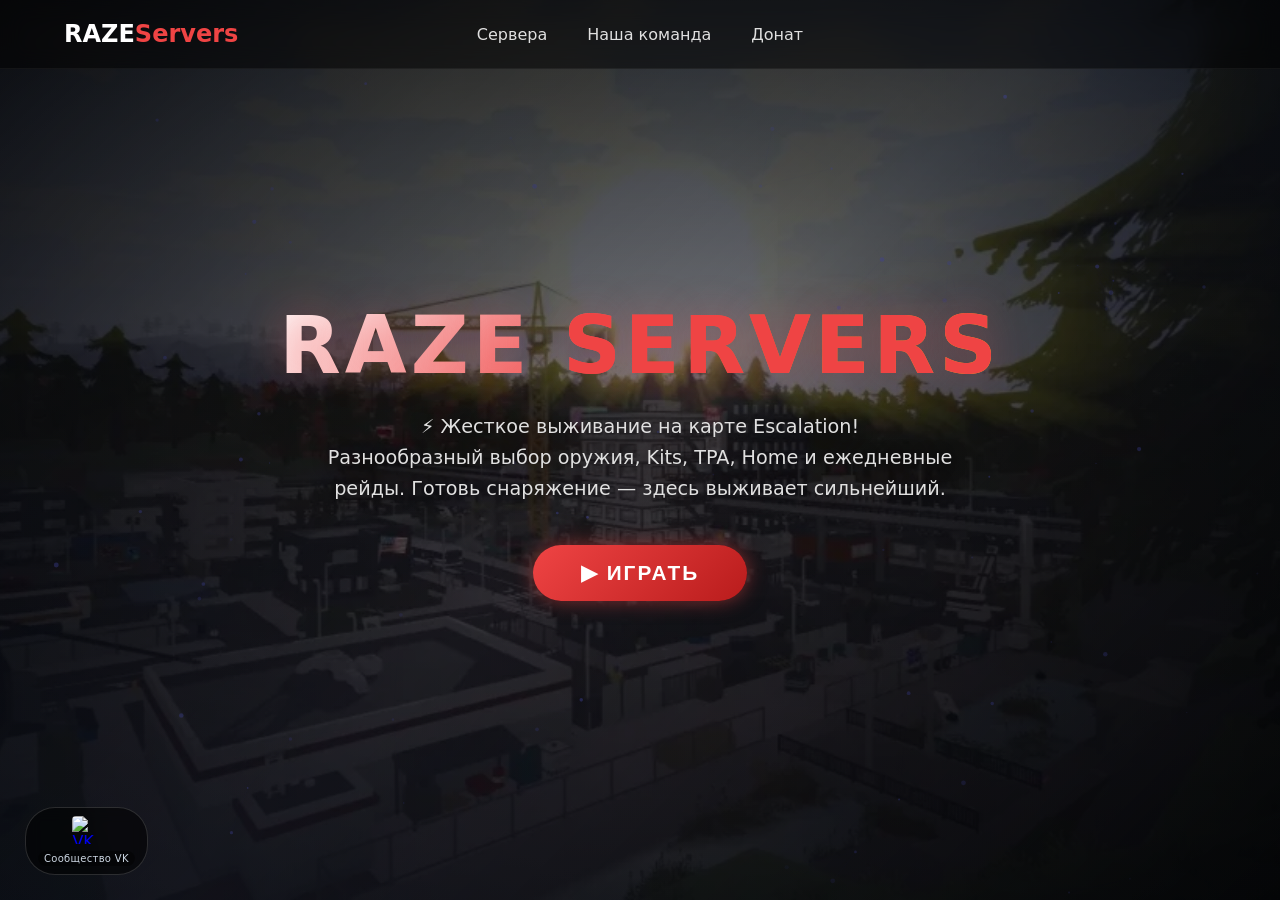
==== commit 9dc98a8f: "Update index.html" ====
--- a/index.html
+++ b/index.html
@@ -1266,7 +1266,7 @@
 <div class="hero-overlay"></div>
 <div class="hero-content">
 <div class="logo">RAZE <span>SERVERS</span></div>
-<p class="description">⚡ Жесткое выживание на карте Escalation!<br>Улучшенные луаты, 3D-печать оружия, схроны, Kits, TPA и ежедневные рейды. Готовь снаряжение — здесь выживает сильнейший.</p>
+<p class="description">⚡ Жесткое выживание на карте Escalation!<br>Разнообразный выбор оружия, Kits, TPA, Home и ежедневные рейды. Готовь снаряжение — здесь выживает сильнейший.</p>
 <button class="play-btn" onclick="showPage('servers-page')">▶ ИГРАТЬ</button>
 </div>
 </div>
@@ -1295,7 +1295,7 @@
 <div class="team-avatar">👑</div>
 <div class="team-name">Бреусов Кирилл</div>
 <div class="team-role">Главный разработчик</div>
-<div class="team-bio">🛠️ Создатель сервера и архитектор всего проекта. Разработал сайт, написал уникальные луаты, настроил баланс и игровую экономику. Благодаря его усилиям RAZE обрёл уникальный стиль выживания на Escalation.</div>
+<div class="team-bio">🛠️ Создатель сервера и архитектор всего проекта. Разработал сайт, настроил баланс и игровую экономику. Благодаря его усилиям RAZE обрёл уникальный стиль выживания на Escalation.</div>
 </div>
 <div class="team-card">
 <div class="team-avatar">⚙️</div>
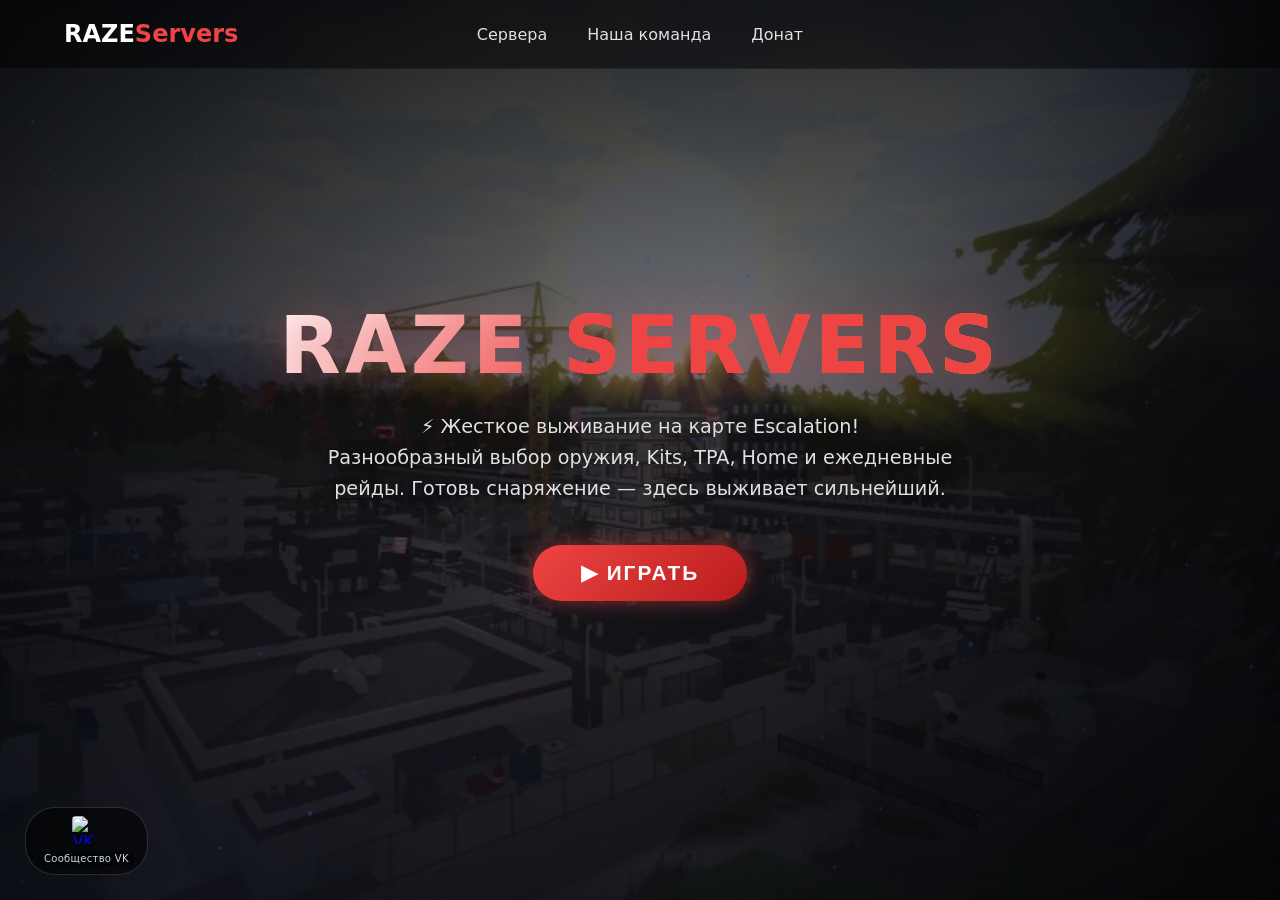
==== commit f1593c64: "Update index.html" ====
--- a/index.html
+++ b/index.html
@@ -617,7 +617,7 @@
 transform: translateX(4px);
 }
 
-/* ===== КАРТОЧКИ КОМАНДЫ (TEAM GRID) ===== */
+/* ===== КАРТОЧКИ КОМАНДЫ ===== */
 .team-grid {
 display: grid;
 grid-template-columns: repeat(auto-fit, minmax(320px, 1fr));
@@ -688,6 +688,36 @@
 font-size: 0.9rem;
 line-height: 1.5;
 padding: 0 8px;
+margin-bottom: 16px;
+}
+
+.steam-link {
+display: inline-flex;
+align-items: center;
+gap: 8px;
+background: rgba(99, 102, 241, 0.15);
+border: 1px solid rgba(99, 102, 241, 0.3);
+border-radius: 40px;
+padding: 8px 18px;
+color: #a5b4fc;
+text-decoration: none;
+font-size: 0.8rem;
+font-weight: 500;
+transition: all 0.3s ease;
+margin-top: 8px;
+}
+
+.steam-link:hover {
+background: #6366f1;
+color: white;
+border-color: #6366f1;
+transform: translateY(-2px);
+}
+
+.steam-link img {
+width: 18px;
+height: 18px;
+filter: brightness(0) invert(1);
 }
 
 @media (max-width: 768px) {
@@ -710,6 +740,14 @@
 }
 .team-bio {
 font-size: 0.8rem;
+}
+.steam-link {
+padding: 6px 14px;
+font-size: 0.7rem;
+}
+.steam-link img {
+width: 16px;
+height: 16px;
 }
 }
 
@@ -1187,9 +1225,7 @@
 
 /* ===== НАВИГАЦИЯ НА ТЕЛЕФОНАХ ===== */
 @media (max-width: 768px) {
-.navbar {
-padding: 15px 5%;
-}
+.navbar { padding: 15px 5%; }
 .nav-logo { font-size: 1.2rem; }
 .nav-links {
 position: fixed;
@@ -1293,15 +1329,21 @@
 <div class="team-grid">
 <div class="team-card">
 <div class="team-avatar">👑</div>
-<div class="team-name">Бреусов Кирилл</div>
+<div class="team-name">moneyhawe</div>
 <div class="team-role">Главный разработчик</div>
 <div class="team-bio">🛠️ Создатель сервера и архитектор всего проекта. Разработал сайт, настроил баланс и игровую экономику. Благодаря его усилиям RAZE обрёл уникальный стиль выживания на Escalation.</div>
+<a href="https://steamcommunity.com/profiles/76561199436376064/" target="_blank" class="steam-link">
+<img src="https://cdn-icons-png.flaticon.com/512/2111/2111646.png" alt="Steam"> Steam: moneyhawe
+</a>
 </div>
 <div class="team-card">
 <div class="team-avatar">⚙️</div>
-<div class="team-name">Карташов Александр</div>
+<div class="team-name">Prizrak</div>
 <div class="team-role">Младший разработчик + Гл. Админ</div>
 <div class="team-bio">🌟 Создал и развивает сообщество VK, привлекая игроков. Автор уникальных китов: Cop, SniperLite, RIOT, SniperPro. Также отвечает за администрирование, следит за порядком и помогает игрокам на сервере.</div>
+<a href="https://steamcommunity.com/id/Prizrak1914" target="_blank" class="steam-link">
+<img src="https://cdn-icons-png.flaticon.com/512/2111/2111646.png" alt="Steam"> Steam: Prizrak
+</a>
 </div>
 </div>
 </div>
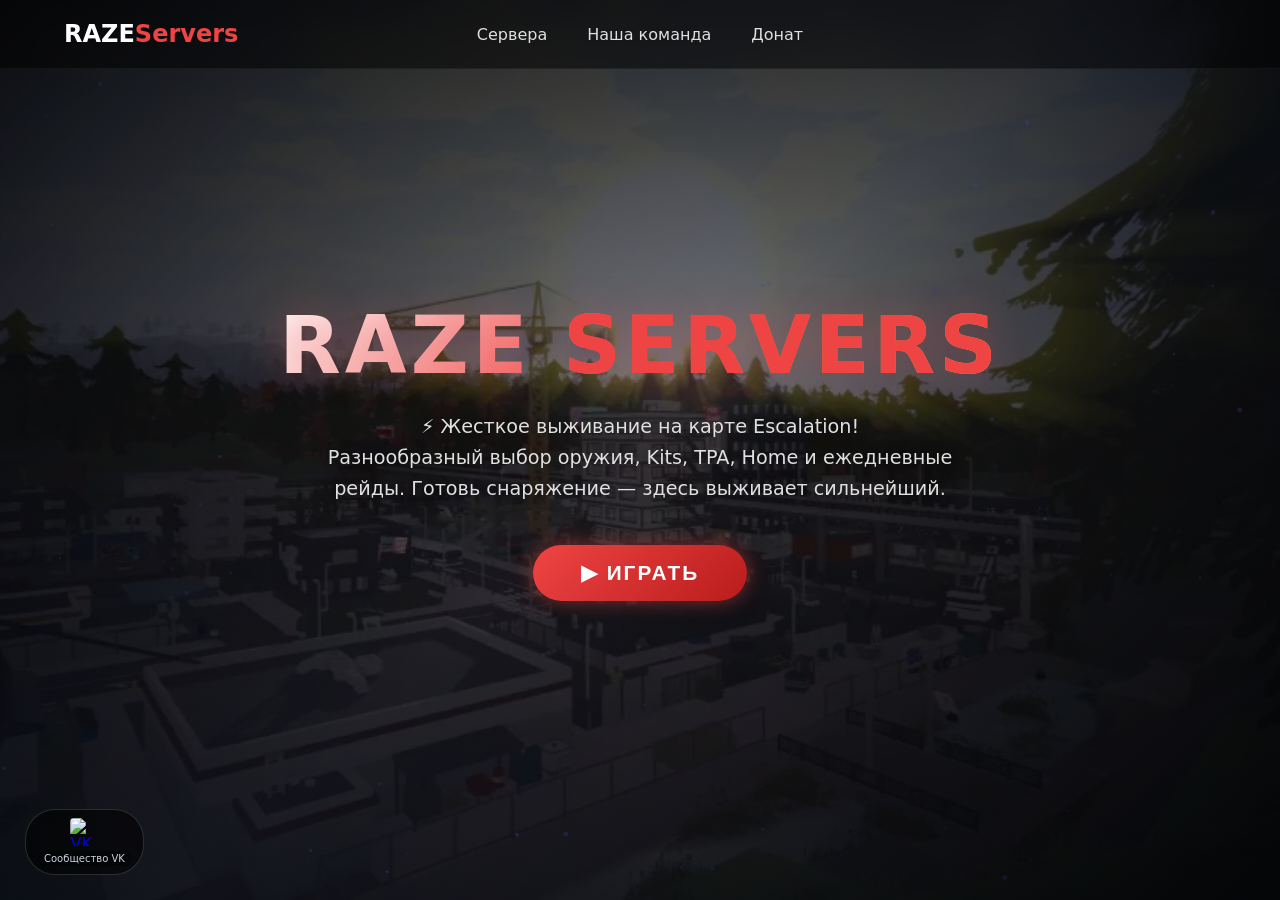
==== commit e373ddec: "Update index.html" ====
--- a/index.html
+++ b/index.html
@@ -40,7 +40,6 @@
 -moz-transform-origin: top center;
 }
 }
-
 @media (max-width: 600px) {
 body {
 zoom: 0.85;
@@ -48,7 +47,6 @@
 -moz-transform-origin: top center;
 }
 }
-
 @media (max-width: 480px) {
 body {
 zoom: 0.8;
@@ -56,7 +54,6 @@
 -moz-transform-origin: top center;
 }
 }
-
 @media (max-width: 380px) {
 body {
 zoom: 0.75;
@@ -80,7 +77,6 @@
 background-attachment: fixed;
 background-repeat: no-repeat;
 }
-
 body::after {
 content: '';
 position: fixed;
@@ -93,7 +89,6 @@
 pointer-events: none;
 }
 
-/* ЧАСТИЦЫ */
 #particles-canvas {
 position: fixed;
 top: 0;
@@ -104,7 +99,7 @@
 pointer-events: none;
 }
 
-/* ===== HERO ===== */
+/* ===== HERO (без изменений) ===== */
 .hero {
 position: relative;
 width: 100%;
@@ -112,7 +107,6 @@
 min-height: 500px;
 overflow: hidden;
 }
-
 .hero-video {
 position: absolute;
 top: 0;
@@ -123,7 +117,6 @@
 z-index: 1;
 opacity: 0.35;
 }
-
 .hero-overlay {
 position: absolute;
 top: 0;
@@ -133,7 +126,6 @@
 z-index: 2;
 background: linear-gradient(135deg, rgba(0,0,0,0.6) 0%, rgba(10,14,23,0.4) 50%, rgba(0,0,0,0.7) 100%);
 }
-
 .hero-content {
 position: relative;
 z-index: 3;
@@ -145,7 +137,6 @@
 text-align: center;
 padding: 0 20px;
 }
-
 .logo {
 font-size: 5rem;
 font-weight: 900;
@@ -158,19 +149,16 @@
 text-shadow: 0 0 40px rgba(239, 68, 68, 0.3);
 animation: logoGlow 3s ease-in-out infinite alternate;
 }
-
 @keyframes logoGlow {
 0% { text-shadow: 0 0 30px rgba(239, 68, 68, 0.3); }
 100% { text-shadow: 0 0 60px rgba(239, 68, 68, 0.6), 0 0 120px rgba(239, 68, 68, 0.2); }
 }
-
 .logo span {
 background: none;
 -webkit-background-clip: unset;
 background-clip: unset;
 color: #ef4444;
 }
-
 .description {
 font-size: 1.2rem;
 color: #e0e0e0;
@@ -179,7 +167,6 @@
 text-shadow: 0 2px 15px rgba(0,0,0,0.7);
 line-height: 1.6;
 }
-
 .play-btn {
 background: linear-gradient(135deg, #ef4444, #b91c1c);
 border: none;
@@ -196,7 +183,6 @@
 position: relative;
 overflow: hidden;
 }
-
 .play-btn::before {
 content: '';
 position: absolute;
@@ -208,19 +194,12 @@
 opacity: 0;
 transition: opacity 0.3s;
 }
-
-.play-btn:hover::before {
-opacity: 1;
-}
-
+.play-btn:hover::before { opacity: 1; }
 .play-btn:hover {
 transform: scale(1.05) translateY(-2px);
 box-shadow: 0 0 40px rgba(239, 68, 68, 0.8);
 }
-
-.play-btn:active {
-transform: scale(0.98);
-}
+.play-btn:active { transform: scale(0.98); }
 
 /* ===== НАВБАР ===== */
 .navbar {
@@ -235,50 +214,32 @@
 padding: 20px 5%;
 background: rgba(0, 0, 0, 0.5);
 backdrop-filter: blur(12px);
--webkit-backdrop-filter: blur(12px);
 border-bottom: 1px solid rgba(255,255,255,0.05);
 transition: all 0.3s ease;
 }
-
 .navbar.scrolled {
 background: rgba(0, 0, 0, 0.85);
 backdrop-filter: blur(16px);
--webkit-backdrop-filter: blur(16px);
 border-bottom: 1px solid rgba(239, 68, 68, 0.2);
 box-shadow: 0 4px 30px rgba(0, 0, 0, 0.3);
 }
-
 .nav-logo {
 font-size: 1.5rem;
 font-weight: 800;
 color: white;
-text-decoration: none;
-flex-shrink: 0;
 cursor: pointer;
-transition: opacity 0.2s;
-user-select: none;
-}
-
-.nav-logo:hover {
-opacity: 0.85;
-}
-
-.nav-logo span {
-color: #ef4444;
-}
-
+}
+.nav-logo span { color: #ef4444; }
 .nav-center {
 position: absolute;
 left: 50%;
 transform: translateX(-50%);
 }
-
 .nav-links {
 display: flex;
 list-style: none;
 gap: 40px;
 }
-
 .nav-links a {
 color: #e0e0e0;
 text-decoration: none;
@@ -289,7 +250,6 @@
 position: relative;
 padding: 4px 0;
 }
-
 .nav-links a::after {
 content: '';
 position: absolute;
@@ -300,26 +260,10 @@
 background: #ef4444;
 transition: width 0.3s ease;
 }
-
 .nav-links a:hover::after,
-.nav-links a.active::after {
-width: 100%;
-}
-
-.nav-links a:hover {
-color: #ef4444;
-}
-
-.nav-links a.active {
-color: #ef4444;
-}
-
-.nav-placeholder {
-width: 120px;
-flex-shrink: 0;
-}
-
-/* Бургер-меню */
+.nav-links a.active::after { width: 100%; }
+.nav-links a:hover,
+.nav-links a.active { color: #ef4444; }
 .burger-btn {
 display: none;
 flex-direction: column;
@@ -327,10 +271,8 @@
 background: none;
 border: none;
 cursor: pointer;
-padding: 4px;
 z-index: 1001;
 }
-
 .burger-btn span {
 display: block;
 width: 24px;
@@ -339,18 +281,9 @@
 border-radius: 2px;
 transition: all 0.3s ease;
 }
-
-.burger-btn.active span:nth-child(1) {
-transform: rotate(45deg) translate(5px, 5px);
-}
-
-.burger-btn.active span:nth-child(2) {
-opacity: 0;
-}
-
-.burger-btn.active span:nth-child(3) {
-transform: rotate(-45deg) translate(5px, -5px);
-}
+.burger-btn.active span:nth-child(1) { transform: rotate(45deg) translate(5px, 5px); }
+.burger-btn.active span:nth-child(2) { opacity: 0; }
+.burger-btn.active span:nth-child(3) { transform: rotate(-45deg) translate(5px, -5px); }
 
 /* ===== СТРАНИЦЫ ===== */
 .page {
@@ -360,22 +293,18 @@
 position: relative;
 z-index: 1;
 }
-
 .page.active {
 display: block;
 animation: pageFadeIn 0.4s ease;
 }
-
 @keyframes pageFadeIn {
 from { opacity: 0; transform: translateY(10px); }
 to { opacity: 1; transform: translateY(0); }
 }
-
 .page .container {
 max-width: 1400px;
 margin: 0 auto;
 }
-
 .page h2 {
 text-align: center;
 font-size: 2.5rem;
@@ -383,32 +312,17 @@
 color: white;
 text-shadow: 0 2px 10px rgba(0,0,0,0.5);
 }
-
-.page h2 span {
-color: #ef4444;
-}
-
-/* ===== КАРТОЧКИ КИТОВ ===== */
-.kits-wrapper {
-overflow: visible;
-max-height: none;
-padding-right: 0;
-}
-
+.page h2 span { color: #ef4444; }
+
+/* ===== КИТЫ (без изменений) ===== */
+.kits-wrapper { overflow: visible; }
 .kits-grid {
 display: grid;
 grid-template-columns: repeat(auto-fill, minmax(320px, 1fr));
 gap: 24px;
 margin-top: 20px;
 }
-
-@media (max-width: 768px) {
-.kits-grid {
-grid-template-columns: 1fr;
-gap: 20px;
-}
-}
-
+@media (max-width: 768px) { .kits-grid { grid-template-columns: 1fr; gap: 20px; } }
 .kit-card {
 background: linear-gradient(165deg, #0f172a 0%, #1a1a2e 100%);
 border-radius: 24px;
@@ -426,16 +340,11 @@
 display: flex;
 flex-direction: column;
 }
-
-@keyframes cardAppear {
-to { opacity: 1; transform: translateY(0); }
-}
-
+@keyframes cardAppear { to { opacity: 1; transform: translateY(0); } }
 .kit-card:nth-child(1) { animation-delay: 0.05s; }
 .kit-card:nth-child(2) { animation-delay: 0.15s; }
 .kit-card:nth-child(3) { animation-delay: 0.25s; }
 .kit-card:nth-child(4) { animation-delay: 0.35s; }
-
 .kit-card::before {
 content: '';
 position: absolute;
@@ -447,60 +356,20 @@
 background-size: 200% 100%;
 animation: shimmerBar 3s ease-in-out infinite;
 opacity: 0.6;
-transition: opacity 0.3s;
-}
-
-@keyframes shimmerBar {
-0%, 100% { background-position: 0% 50%; }
-50% { background-position: 100% 50%; }
-}
-
-.kit-card:hover::before {
-opacity: 1;
-}
-
-.kit-card::after {
-content: '';
-position: absolute;
-top: -50%;
-left: -50%;
-width: 200%;
-height: 200%;
-background: radial-gradient(circle at 30% 20%, rgba(99, 102, 241, 0.06), transparent 60%);
-opacity: 0;
-transition: opacity 0.5s;
-pointer-events: none;
-}
-
-.kit-card:hover::after {
-opacity: 1;
-}
-
+}
+@keyframes shimmerBar { 0%,100% { background-position: 0% 50%; } 50% { background-position: 100% 50%; } }
+.kit-card:hover::before { opacity: 1; }
 .kit-card:hover {
 transform: translateY(-8px);
 box-shadow: 0 24px 48px -12px rgba(99, 102, 241, 0.3);
 border-color: rgba(99, 102, 241, 0.4);
 }
-
-.kit-card:active {
-transform: translateY(-2px) scale(0.98);
-}
-
 .kit-card-inner {
 padding: 28px 24px 24px;
 display: flex;
 flex-direction: column;
 flex: 1;
-position: relative;
-z-index: 1;
-}
-
-@media (max-width: 768px) {
-.kit-card-inner {
-padding: 20px 18px 16px;
-}
-}
-
+}
 .kit-badge {
 display: inline-block;
 background: linear-gradient(135deg, rgba(99, 102, 241, 0.2), rgba(168, 85, 247, 0.2));
@@ -515,68 +384,23 @@
 margin-bottom: 14px;
 width: fit-content;
 }
-
-@media (max-width: 768px) {
-.kit-badge {
-font-size: 0.6rem;
-padding: 3px 10px;
-margin-bottom: 10px;
-}
-}
-
 .kit-name {
 font-size: 1.8rem;
 font-weight: 800;
 color: #f1f5f9;
 margin-bottom: 8px;
-letter-spacing: -0.5px;
-line-height: 1.1;
-}
-
-@media (max-width: 768px) {
-.kit-name {
-font-size: 1.4rem;
-}
-}
-
+}
 .kit-price {
 font-size: 1.6rem;
 font-weight: 700;
 color: #a78bfa;
 margin-bottom: 14px;
-text-shadow: 0 0 12px rgba(167, 139, 250, 0.25);
 display: flex;
 align-items: center;
 gap: 6px;
 }
-
-.kit-price::before {
-content: '💎';
-font-size: 1.2rem;
-}
-
-@media (max-width: 768px) {
-.kit-price {
-font-size: 1.3rem;
-}
-.kit-price::before {
-font-size: 1rem;
-}
-}
-
-.kit-desc {
-color: #94a3b8;
-font-size: 0.9rem;
-line-height: 1.6;
-flex: 1;
-}
-
-@media (max-width: 768px) {
-.kit-desc {
-font-size: 0.85rem;
-}
-}
-
+.kit-price::before { content: '💎'; font-size: 1.2rem; }
+.kit-desc { color: #94a3b8; font-size: 0.9rem; line-height: 1.6; flex: 1; }
 .kit-card-footer {
 margin-top: 18px;
 padding-top: 16px;
@@ -585,173 +409,152 @@
 justify-content: space-between;
 align-items: center;
 }
-
-@media (max-width: 768px) {
-.kit-card-footer {
-margin-top: 14px;
-padding-top: 12px;
-}
-}
-
-.kit-items-count {
-color: #64748b;
-font-size: 0.8rem;
-display: flex;
-align-items: center;
-gap: 4px;
-}
-
-@media (max-width: 768px) {
-.kit-items-count {
-font-size: 0.75rem;
-}
-}
-
-.kit-arrow {
-color: #6366f1;
-font-size: 1.2rem;
-transition: transform 0.3s;
-}
-
-.kit-card:hover .kit-arrow {
-transform: translateX(4px);
-}
-
-/* ===== КАРТОЧКИ КОМАНДЫ ===== */
+.kit-items-count { color: #64748b; font-size: 0.8rem; display: flex; align-items: center; gap: 4px; }
+.kit-arrow { color: #6366f1; font-size: 1.2rem; transition: transform 0.3s; }
+.kit-card:hover .kit-arrow { transform: translateX(4px); }
+
+/* ===== НОВЫЙ ДИЗАЙН КАРТОЧЕК КОМАНДЫ (ГЛАССМОРФИЗМ + АКЦЕНТЫ) ===== */
 .team-grid {
 display: grid;
-grid-template-columns: repeat(auto-fit, minmax(320px, 1fr));
-gap: 32px;
+grid-template-columns: repeat(auto-fit, minmax(340px, 1fr));
+gap: 40px;
 margin-top: 30px;
 }
-
 .team-card {
-background: linear-gradient(145deg, #0f172a, #111827);
-border-radius: 32px;
-padding: 28px 24px 32px;
+position: relative;
+background: rgba(15, 23, 42, 0.55);
+backdrop-filter: blur(12px);
+border-radius: 48px;
+padding: 32px 28px 36px;
 text-align: center;
-transition: all 0.4s cubic-bezier(0.2, 0, 0, 1);
-border: 1px solid rgba(99, 102, 241, 0.2);
-backdrop-filter: blur(4px);
-box-shadow: 0 20px 35px -12px rgba(0,0,0,0.5);
-}
-
+transition: all 0.4s cubic-bezier(0.2, 0.9, 0.4, 1.1);
+border: 1px solid rgba(255, 255, 255, 0.08);
+box-shadow: 0 20px 40px -15px rgba(0, 0, 0, 0.4);
+overflow: hidden;
+}
+.team-card::before {
+content: '';
+position: absolute;
+top: 0;
+left: 0;
+width: 100%;
+height: 100%;
+background: radial-gradient(circle at 70% 20%, rgba(239, 68, 68, 0.12), transparent 70%);
+opacity: 0;
+transition: opacity 0.5s;
+pointer-events: none;
+}
+.team-card:hover::before { opacity: 1; }
 .team-card:hover {
-transform: translateY(-8px);
-border-color: rgba(239, 68, 68, 0.5);
-box-shadow: 0 30px 45px -12px rgba(239, 68, 68, 0.2);
-}
-
+transform: translateY(-10px) scale(1.01);
+border-color: rgba(239, 68, 68, 0.4);
+box-shadow: 0 32px 55px -20px rgba(239, 68, 68, 0.3);
+background: rgba(15, 23, 42, 0.75);
+}
 .team-avatar {
-width: 120px;
-height: 120px;
+width: 130px;
+height: 130px;
 margin: 0 auto 20px;
-background: linear-gradient(135deg, #6366f1, #ef4444);
-border-radius: 50%;
+background: linear-gradient(145deg, #1e293b, #0f172a);
+border-radius: 40px;
 display: flex;
 align-items: center;
 justify-content: center;
-font-size: 3.5rem;
+font-size: 4rem;
 font-weight: bold;
 color: white;
-box-shadow: 0 10px 20px rgba(0,0,0,0.3);
-transition: transform 0.3s;
-}
-
+box-shadow: 0 15px 30px -8px rgba(0,0,0,0.5), inset 0 1px 1px rgba(255,255,255,0.1);
+transition: all 0.3s ease;
+border: 1px solid rgba(239, 68, 68, 0.3);
+}
 .team-card:hover .team-avatar {
-transform: scale(1.05);
-}
-
+transform: scale(1.02) rotate(2deg);
+border-radius: 35px;
+border-color: #ef4444;
+box-shadow: 0 20px 35px -12px #ef444470;
+}
 .team-name {
-font-size: 1.8rem;
+font-size: 2rem;
 font-weight: 800;
-color: #f1f5f9;
-margin-bottom: 6px;
+background: linear-gradient(135deg, #fff, #f0a5a5);
+-webkit-background-clip: text;
+background-clip: text;
+color: transparent;
 letter-spacing: -0.3px;
-}
-
+margin-bottom: 8px;
+}
 .team-role {
 display: inline-block;
-background: rgba(239, 68, 68, 0.15);
-border-left: 3px solid #ef4444;
-padding: 6px 16px;
-border-radius: 40px;
-font-size: 0.85rem;
-font-weight: 600;
+background: rgba(239, 68, 68, 0.18);
+backdrop-filter: blur(4px);
+border: 1px solid rgba(239, 68, 68, 0.3);
+padding: 6px 20px;
+border-radius: 60px;
+font-size: 0.75rem;
+font-weight: 700;
 color: #fca5a5;
-margin: 12px 0 10px;
-letter-spacing: 0.5px;
-}
-
+margin: 12px 0 16px;
+letter-spacing: 1px;
+text-transform: uppercase;
+}
 .team-bio {
-color: #94a3b8;
+color: #cbd5e6;
 font-size: 0.9rem;
-line-height: 1.5;
-padding: 0 8px;
-margin-bottom: 16px;
-}
-
+line-height: 1.55;
+padding: 0 6px;
+margin-bottom: 20px;
+font-weight: 400;
+}
 .steam-link {
 display: inline-flex;
 align-items: center;
-gap: 8px;
-background: rgba(99, 102, 241, 0.15);
+justify-content: center;
+gap: 10px;
+background: rgba(30, 41, 59, 0.7);
 border: 1px solid rgba(99, 102, 241, 0.3);
-border-radius: 40px;
-padding: 8px 18px;
+border-radius: 50px;
+padding: 10px 22px;
 color: #a5b4fc;
 text-decoration: none;
-font-size: 0.8rem;
+font-size: 0.85rem;
 font-weight: 500;
-transition: all 0.3s ease;
-margin-top: 8px;
-}
-
+transition: all 0.3s;
+margin-top: 6px;
+backdrop-filter: blur(4px);
+}
+.steam-link img {
+width: 20px;
+height: 20px;
+filter: brightness(0) invert(1);
+transition: transform 0.2s;
+}
 .steam-link:hover {
 background: #6366f1;
 color: white;
 border-color: #6366f1;
-transform: translateY(-2px);
-}
-
-.steam-link img {
-width: 18px;
-height: 18px;
-filter: brightness(0) invert(1);
-}
-
+transform: translateY(-3px);
+box-shadow: 0 8px 20px -8px #6366f1;
+}
+.steam-link:hover img {
+transform: scale(1.1);
+}
 @media (max-width: 768px) {
-.team-grid {
-gap: 24px;
-}
-.team-card {
-padding: 20px 18px;
-}
-.team-name {
-font-size: 1.4rem;
-}
-.team-avatar {
-width: 90px;
-height: 90px;
-font-size: 2.5rem;
-}
-.team-role {
-font-size: 0.75rem;
-}
-.team-bio {
-font-size: 0.8rem;
-}
-.steam-link {
-padding: 6px 14px;
-font-size: 0.7rem;
-}
-.steam-link img {
-width: 16px;
-height: 16px;
-}
-}
-
-/* ===== МОДАЛКА ===== */
+.team-grid { gap: 28px; }
+.team-card { padding: 24px 20px 28px; border-radius: 36px; }
+.team-avatar { width: 100px; height: 100px; font-size: 3rem; border-radius: 30px; }
+.team-name { font-size: 1.6rem; }
+.team-role { font-size: 0.65rem; padding: 4px 16px; }
+.team-bio { font-size: 0.8rem; }
+.steam-link { padding: 7px 18px; font-size: 0.75rem; }
+.steam-link img { width: 18px; height: 18px; }
+}
+@media (max-width: 480px) {
+.team-card { padding: 20px 16px 24px; }
+.team-avatar { width: 80px; height: 80px; font-size: 2.5rem; border-radius: 25px; }
+.team-name { font-size: 1.3rem; }
+}
+
+/* ===== МОДАЛКА (без изменений) ===== */
 .modal {
 display: none;
 position: fixed;
@@ -765,11 +568,7 @@
 align-items: center;
 backdrop-filter: blur(4px);
 }
-
-.modal.show {
-display: flex;
-}
-
+.modal.show { display: flex; }
 .modal-content {
 background: linear-gradient(165deg, #1a1a2e, #0f172a);
 border-radius: 32px;
@@ -781,34 +580,12 @@
 position: relative;
 animation: modalOpen 0.35s cubic-bezier(0.2, 0, 0, 1);
 border: 1px solid rgba(99, 102, 241, 0.3);
-box-shadow: 0 25px 60px -12px rgba(0, 0, 0, 0.6);
-}
-
-.modal-content::-webkit-scrollbar {
-width: 0;
-height: 0;
-display: none;
-}
-
-@media (max-width: 768px) {
-.modal-content {
-max-width: 95%;
-padding: 20px;
-max-height: 90vh;
-}
-}
-
+}
+.modal-content::-webkit-scrollbar { width: 0; display: none; }
 @keyframes modalOpen {
-from {
-opacity: 0;
-transform: scale(0.9) translateY(20px);
-}
-to {
-opacity: 1;
-transform: scale(1) translateY(0);
-}
-}
-
+from { opacity: 0; transform: scale(0.9) translateY(20px); }
+to { opacity: 1; transform: scale(1) translateY(0); }
+}
 .modal-header {
 display: flex;
 justify-content: center;
@@ -818,49 +595,25 @@
 padding-bottom: 15px;
 position: relative;
 }
-
 .modal-header h3 {
 font-size: 1.8rem;
 background: linear-gradient(135deg, #f1f5f9, #a78bfa);
 -webkit-background-clip: text;
 background-clip: text;
 color: transparent;
-text-align: center;
-}
-
-@media (max-width: 768px) {
-.modal-header h3 {
-font-size: 1.3rem;
-}
-}
-
+}
 .close-modal {
 background: none;
 border: none;
 color: #94a3b8;
 font-size: 2.2rem;
 cursor: pointer;
-transition: all 0.2s;
 position: absolute;
 right: 0;
 top: 50%;
 transform: translateY(-50%);
-line-height: 1;
-padding: 4px 8px;
-border-radius: 8px;
-}
-
-.close-modal:hover {
-color: #ef4444;
-background: rgba(239, 68, 68, 0.1);
-}
-
-@media (max-width: 768px) {
-.close-modal {
-font-size: 1.8rem;
-}
-}
-
+}
+.close-modal:hover { color: #ef4444; }
 .kit-icon {
 display: flex;
 justify-content: center;
@@ -870,70 +623,17 @@
 border-radius: 20px;
 padding: 10px;
 min-height: 120px;
-border: 1px solid rgba(99, 102, 241, 0.1);
-}
-
-.kit-icon img {
-width: 100%;
-height: auto;
-max-height: 350px;
-object-fit: contain;
-display: block;
-border-radius: 12px;
-}
-
-@media (max-width: 768px) {
-.kit-icon img {
-max-height: 180px;
-}
-}
-
-.kit-full-desc {
-color: #cbd5e1;
-line-height: 1.7;
-margin-bottom: 20px;
-font-size: 0.95rem;
-}
-
-@media (max-width: 768px) {
-.kit-full-desc {
-font-size: 0.85rem;
-}
-}
-
+}
+.kit-icon img { max-height: 350px; object-fit: contain; border-radius: 12px; width: 100%; }
+.kit-full-desc { color: #cbd5e1; line-height: 1.7; margin-bottom: 20px; }
 .kit-items {
 background: rgba(15, 23, 42, 0.6);
 border-radius: 20px;
 padding: 18px;
 margin: 20px 0;
-border: 1px solid rgba(99, 102, 241, 0.1);
-}
-
-@media (max-width: 768px) {
-.kit-items {
-padding: 14px;
-margin: 15px 0;
-}
-}
-
-.kit-items h4 {
-color: #a78bfa;
-margin-bottom: 12px;
-font-size: 1.2rem;
-}
-
-@media (max-width: 768px) {
-.kit-items h4 {
-font-size: 1rem;
-margin-bottom: 8px;
-}
-}
-
-.kit-items ul {
-list-style: none;
-padding-left: 0;
-}
-
+}
+.kit-items h4 { color: #a78bfa; margin-bottom: 12px; }
+.kit-items ul { list-style: none; padding-left: 0; }
 .kit-items li {
 padding: 10px 0;
 border-bottom: 1px solid rgba(99, 102, 241, 0.08);
@@ -941,26 +641,8 @@
 display: flex;
 align-items: center;
 gap: 10px;
-font-size: 0.95rem;
-}
-
-.kit-items li:last-child {
-border-bottom: none;
-}
-
-.kit-items li::before {
-content: '▸';
-color: #a78bfa;
-font-weight: bold;
-}
-
-@media (max-width: 768px) {
-.kit-items li {
-padding: 8px 0;
-font-size: 0.85rem;
-}
-}
-
+}
+.kit-items li::before { content: '▸'; color: #a78bfa; }
 .buy-btn {
 background: linear-gradient(135deg, #6366f1, #7c3aed);
 width: 100%;
@@ -973,24 +655,8 @@
 cursor: pointer;
 transition: all 0.3s;
 margin-top: 15px;
-letter-spacing: 1px;
-}
-
-.buy-btn:hover {
-transform: scale(1.02);
-box-shadow: 0 0 25px rgba(99, 102, 241, 0.5);
-}
-
-.buy-btn:active {
-transform: scale(0.98);
-}
-
-@media (max-width: 768px) {
-.buy-btn {
-padding: 14px;
-font-size: 1rem;
-}
-}
+}
+.buy-btn:hover { transform: scale(1.02); box-shadow: 0 0 25px rgba(99, 102, 241, 0.5); }
 
 /* ===== СЕРВЕРА ===== */
 .server-card {
@@ -1006,62 +672,18 @@
 gap: 20px;
 transition: all 0.3s;
 }
-
-.server-card:hover {
-border-color: rgba(99, 102, 241, 0.4);
-box-shadow: 0 8px 30px rgba(99, 102, 241, 0.1);
-}
-
-@media (max-width: 768px) {
-.server-card {
-flex-direction: column;
-text-align: center;
-padding: 20px;
-gap: 15px;
-}
-}
-
-.server-info h3 {
-font-size: 1.3rem;
-margin-bottom: 8px;
-color: white;
-}
-
-.server-info p {
-color: #8e9aaf;
-}
-
-@media (max-width: 768px) {
-.server-info h3 {
-font-size: 1.1rem;
-}
-.server-info p {
-font-size: 0.85rem;
-}
-}
-
-.server-status {
-color: #10b981;
-font-weight: bold;
-display: flex;
-align-items: center;
-gap: 6px;
-}
-
+.server-card:hover { border-color: rgba(99, 102, 241, 0.4); box-shadow: 0 8px 30px rgba(99, 102, 241, 0.1); }
+.server-info h3 { font-size: 1.3rem; margin-bottom: 8px; color: white; }
+.server-info p { color: #8e9aaf; }
+.server-status { color: #10b981; font-weight: bold; display: flex; align-items: center; gap: 6px; }
 .server-status .status-dot {
-display: inline-block;
 width: 10px;
 height: 10px;
 background: #10b981;
 border-radius: 50%;
 animation: pulseDot 2s ease-in-out infinite;
 }
-
-@keyframes pulseDot {
-0%, 100% { box-shadow: 0 0 0 0 rgba(16, 185, 129, 0.5); }
-50% { box-shadow: 0 0 0 6px rgba(16, 185, 129, 0); }
-}
-
+@keyframes pulseDot { 0%,100% { box-shadow: 0 0 0 0 #10b98180; } 50% { box-shadow: 0 0 0 6px #10b98100; } }
 .copy-btn {
 background: rgba(99, 102, 241, 0.15);
 color: white;
@@ -1070,29 +692,10 @@
 border-radius: 50px;
 cursor: pointer;
 transition: all 0.3s;
-font-size: 0.9rem;
-}
-
-.copy-btn:hover {
-background: #6366f1;
-border-color: #6366f1;
-transform: translateY(-1px);
-box-shadow: 0 4px 12px rgba(99, 102, 241, 0.3);
-}
-
-.copy-btn:active {
-transform: scale(0.95);
-}
-
-@media (max-width: 768px) {
-.copy-btn {
-width: 100%;
-padding: 12px;
-font-size: 0.9rem;
-}
-}
-
-/* ===== СОЦ-УГОЛ ===== */
+}
+.copy-btn:hover { background: #6366f1; border-color: #6366f1; transform: translateY(-1px); }
+
+/* ===== СОЦ-УГОЛ И КНОПКА НАВЕРХ ===== */
 .social-corner {
 position: fixed;
 bottom: 25px;
@@ -1104,73 +707,14 @@
 gap: 5px;
 background: rgba(0, 0, 0, 0.55);
 backdrop-filter: blur(8px);
--webkit-backdrop-filter: blur(8px);
 padding: 8px 12px;
 border-radius: 30px;
 border: 1px solid rgba(255, 255, 255, 0.15);
-transition: all 0.3s;
-}
-
-.social-corner:hover {
-background: rgba(0, 0, 0, 0.75);
-border-color: #6366f1;
-transform: translateY(-2px);
-box-shadow: 0 4px 20px rgba(99, 102, 241, 0.15);
-}
-
-@media (max-width: 768px) {
-.social-corner {
-bottom: 12px;
-left: 12px;
-padding: 6px 10px;
-}
-}
-
-.social-icon {
-display: flex;
-align-items: center;
-justify-content: center;
-transition: transform 0.2s ease;
-}
-
-.social-icon:hover {
-transform: scale(1.15);
-}
-
-.social-icon img {
-width: 28px;
-height: 28px;
-display: block;
-border-radius: 4px;
-}
-
-@media (max-width: 768px) {
-.social-icon img {
-width: 24px;
-height: 24px;
-}
-}
-
-.social-label {
-font-size: 10px;
-color: #cbd5e1;
-text-align: center;
-letter-spacing: 0.3px;
-font-weight: 500;
-background: rgba(0,0,0,0.4);
-padding: 2px 6px;
-border-radius: 20px;
-margin-top: 2px;
-}
-
-@media (max-width: 768px) {
-.social-label {
-font-size: 8px;
-padding: 2px 5px;
-}
-}
-
-/* ===== КНОПКА НАВЕРХ ===== */
+}
+.social-corner:hover { background: rgba(0, 0, 0, 0.75); border-color: #6366f1; }
+.social-icon img { width: 28px; height: 28px; display: block; border-radius: 4px; transition: transform 0.2s; }
+.social-icon:hover img { transform: scale(1.15); }
+.social-label { font-size: 10px; color: #cbd5e1; background: rgba(0,0,0,0.4); padding: 2px 6px; border-radius: 20px; }
 .scroll-top {
 position: fixed;
 bottom: 25px;
@@ -1193,37 +737,10 @@
 align-items: center;
 justify-content: center;
 }
-
-.scroll-top.visible {
-opacity: 1;
-visibility: visible;
-transform: translateY(0);
-}
-
-.scroll-top:hover {
-transform: translateY(-3px);
-box-shadow: 0 8px 25px rgba(99, 102, 241, 0.5);
-}
-
-.scroll-top:active {
-transform: scale(0.9);
-}
-
-@media (max-width: 768px) {
-.scroll-top {
-bottom: 12px;
-right: 12px;
-width: 40px;
-height: 40px;
-font-size: 1.2rem;
-}
-}
-
-.hidden {
-display: none !important;
-}
-
-/* ===== НАВИГАЦИЯ НА ТЕЛЕФОНАХ ===== */
+.scroll-top.visible { opacity: 1; visibility: visible; transform: translateY(0); }
+.scroll-top:hover { transform: translateY(-3px); box-shadow: 0 8px 25px rgba(99, 102, 241, 0.5); }
+.hidden { display: none !important; }
+
 @media (max-width: 768px) {
 .navbar { padding: 15px 5%; }
 .nav-logo { font-size: 1.2rem; }
@@ -1246,25 +763,14 @@
 .nav-links a { font-size: 1.2rem; padding: 10px 0; }
 .nav-center { position: static; transform: none; }
 .burger-btn { display: flex; }
-.nav-placeholder { width: 0; }
-.logo { font-size: 2rem; letter-spacing: 2px; }
-.description { font-size: 0.9rem; margin-bottom: 25px; }
+.logo { font-size: 2rem; }
+.description { font-size: 0.9rem; }
 .play-btn { padding: 12px 28px; font-size: 0.9rem; }
 .page { padding: 80px 12px 40px; }
-.page h2 { font-size: 1.6rem; margin-bottom: 20px; }
-}
-@media (max-width: 480px) {
-.logo { font-size: 1.6rem; }
-.description { font-size: 0.8rem; }
-.play-btn { padding: 10px 22px; font-size: 0.8rem; }
-.page h2 { font-size: 1.3rem; }
-}
-@media (prefers-reduced-motion: reduce) {
-*, *::before, *::after {
-animation-duration: 0.01ms !important;
-animation-iteration-count: 1 !important;
-transition-duration: 0.01ms !important;
-}
+.page h2 { font-size: 1.6rem; }
+.social-corner { bottom: 12px; left: 12px; padding: 6px 10px; }
+.social-icon img { width: 24px; height: 24px; }
+.scroll-top { bottom: 12px; right: 12px; width: 40px; height: 40px; font-size: 1.2rem; }
 }
 </style>
 </head>
@@ -1287,13 +793,13 @@
 </nav>
 
 <div id="socialCorner" class="social-corner">
-<a href="https://vk.com/razeservers" target="_blank" class="social-icon" title="Наше сообщество ВКонтакте">
+<a href="https://vk.com/razeservers" target="_blank" class="social-icon">
 <img src="https://cdn-icons-png.flaticon.com/512/5968/5968835.png" alt="VK">
 </a>
 <div class="social-label">Сообщество VK</div>
 </div>
 
-<button class="scroll-top" id="scrollTopBtn" onclick="window.scrollTo({top:0,behavior:'smooth'})" aria-label="Наверх">↑</button>
+<button class="scroll-top" id="scrollTopBtn" onclick="window.scrollTo({top:0,behavior:'smooth'})">↑</button>
 
 <div id="hero-page" class="hero">
 <video autoplay muted loop playsinline class="hero-video">
@@ -1375,15 +881,12 @@
 const canvas = document.getElementById('particles-canvas');
 const ctx = canvas.getContext('2d');
 let particles = [];
-let animFrame;
-
 function resizeCanvas() {
 canvas.width = window.innerWidth;
 canvas.height = window.innerHeight;
 }
 resizeCanvas();
 window.addEventListener('resize', resizeCanvas);
-
 class Particle {
 constructor() { this.reset(); }
 reset() {
@@ -1407,7 +910,6 @@
 }
 }
 for (let i = 0; i < 80; i++) particles.push(new Particle());
-
 function animateParticles() {
 ctx.clearRect(0, 0, canvas.width, canvas.height);
 particles.forEach(p => { p.update(); p.draw(); });
@@ -1426,66 +928,71 @@
 }
 }
 }
-animFrame = requestAnimationFrame(animateParticles);
+requestAnimationFrame(animateParticles);
 }
 animateParticles();
 
 const kitsData = [
-{ name: "Cop", price: 79, desc: "Полицейский набор для выживания и правопорядка на Escalation.", icon: "Наборкопа.jpg", items: ["Костюм полицейского","Револьвер","Полицейская дубинка","Доп. обоймы для кобальта (2 шт)","4 улучшенных бинта","4 энергетика","4 консервы"], fullDesc: "Cop — кит для тех, кто предпочитает порядок и контроль. Даёт отличный стартовый набор брони, проверенное оружие и всё необходимое для выживания в первые часы игры." },
-{ name: "SniperLite", price: 129, desc: "Лёгкая снайперская экипировка для дальнего боя.", icon: "https://cdn-icons-png.flaticon.com/512/2879/2879649.png", items: ["Снайперка Private с прицелом 5x","Военный нож","Доп. обоймы для снайперки (2 шт)","3 энергетика","3 консервы","3 улучшенных бинта"], fullDesc: "SniperLite — идеальный выбор для начинающих снайперов. Ты получишь надёжную винтовку с оптикой 5x, запас патронов и всё необходимое для засадной войны на Escalation." },
-{ name: "RIOT", price: 199, desc: "Штурмовой набор. Броня, дробовик и гранаты для ближнего боя.", icon: "https://cdn-icons-png.flaticon.com/512/2187/2187574.png", items: ["Бронекостюм RIOT (4 ур.)","Дробовик Peacemaker","Светошумовые гранаты x4","Щит штурмовой","Медицинская сумка"], fullDesc: "Для тех, кто предпочитает действовать напролом! RIOT даёт преимущество в городских боях и рейдах на чужие базы. Высокая живучесть и подавляющая огневая мощь." },
-{ name: "SniperPro", price: 249, desc: "Элитный снайперский комплект. Максимальная дальность и убийство с одного выстрела.", icon: "https://cdn-icons-png.flaticon.com/512/1863/1863766.png", items: ["Винтовка Timberwolf (уникальная, 1 выстрел)","Маскировочный костюм 'Призрак'","Баллистический калькулятор","Патроны .50 AP (бронебойные) x15","Автоматическая турель-приманка"], fullDesc: "Высший пилотаж снайперской стрельбы. Кит для профессионалов, которые умеют ждать и наносить один точный выстрел. Пробивает любую броню, идеален для устранения целей на дальних дистанциях." }
+{ name: "Cop", price: 79, desc: "Полицейский набор для выживания", icon: "Наборкопа.jpg", items: ["Костюм полицейского","Револьвер","Полицейская дубинка","Доп. обоймы","4 бинта","4 энергетика","4 консервы"], fullDesc: "Cop — стартовый набор для порядка." },
+{ name: "SniperLite", price: 129, desc: "Лёгкая снайперская экипировка", icon: "https://cdn-icons-png.flaticon.com/512/2879/2879649.png", items: ["Снайперка Private","Военный нож","2 обоймы","3 энергетика","3 консервы","3 бинта"], fullDesc: "SniperLite — для начинающих снайперов." },
+{ name: "RIOT", price: 199, desc: "Штурмовой набор", icon: "https://cdn-icons-png.flaticon.com/512/2187/2187574.png", items: ["Бронекостюм RIOT","Дробовик Peacemaker","4 гранаты","Щит","Медсумка"], fullDesc: "Напролом! Высокая живучесть." },
+{ name: "SniperPro", price: 249, desc: "Элитный снайперский комплект", icon: "https://cdn-icons-png.flaticon.com/512/1863/1863766.png", items: ["Timberwolf","Костюм 'Призрак'","Калькулятор","15 патронов .50 AP","Турель-приманка"], fullDesc: "Один выстрел — одна смерть." }
 ];
-
 function renderKits() {
 const grid = document.getElementById('kitsGrid');
-if (!grid) return;
+if(!grid) return;
 grid.innerHTML = '';
-kitsData.forEach((kit, index) => {
+kitsData.forEach((kit, idx) => {
 const card = document.createElement('div');
 card.className = 'kit-card';
-card.setAttribute('data-kit-index', index);
-card.innerHTML = `<div class="kit-card-inner"><div class="kit-badge">KIT</div><div class="kit-name">${kit.name}</div><div class="kit-price">${kit.price} ₽</div><div class="kit-desc">${kit.desc}</div><div class="kit-card-footer"><div class="kit-items-count"><span>📦 ${kit.items.length} предметов</span></div><div class="kit-arrow">→</div></div></div>`;
-card.addEventListener('click', () => openModal(index));
+card.innerHTML = `<div class="kit-card-inner"><div class="kit-badge">KIT</div><div class="kit-name">${kit.name}</div><div class="kit-price">${kit.price} ₽</div><div class="kit-desc">${kit.desc}</div><div class="kit-card-footer"><div class="kit-items-count">📦 ${kit.items.length} предметов</div><div class="kit-arrow">→</div></div></div>`;
+card.addEventListener('click', () => openModal(idx));
 grid.appendChild(card);
 });
 }
-function openModal(kitIndex) {
-const kit = kitsData[kitIndex];
-if (!kit) return;
+function openModal(idx) {
+const kit = kitsData[idx];
 const modal = document.getElementById('kitModal');
-document.getElementById('modalKitName').textContent = kit.name;
-document.getElementById('modalKitIcon').innerHTML = `<img src="${kit.icon}" alt="${kit.name}" onerror="this.src='https://via.placeholder.com/200?text=Kit'">`;
-document.getElementById('modalKitDesc').textContent = kit.fullDesc;
+document.getElementById('modalKitName').innerText = kit.name;
+document.getElementById('modalKitIcon').innerHTML = `<img src="${kit.icon}" onerror="this.src='https://via.placeholder.com/200'">`;
+document.getElementById('modalKitDesc').innerText = kit.fullDesc;
 let itemsHtml = '<ul>';
-kit.items.forEach(item => { itemsHtml += `<li>🎯 ${item}</li>`; });
+kit.items.forEach(i => itemsHtml += `<li>🎯 ${i}</li>`);
 itemsHtml += '</ul>';
 document.getElementById('modalKitItems').innerHTML = `<h4>📦 Комплектация:</h4>${itemsHtml}`;
-document.getElementById('modalBuyBtn').onclick = () => { alert(`🛒 Вы выбрали кит "${kit.name}" за ${kit.price} ₽.\nОплата и выдача в ближайшее время!`); modal.style.display = 'none'; };
+document.getElementById('modalBuyBtn').onclick = () => { alert(`Вы выбрали кит "${kit.name}" за ${kit.price} ₽`); modal.style.display = 'none'; };
 modal.style.display = 'flex';
 }
 function closeModal() { document.getElementById('kitModal').style.display = 'none'; }
-function showPage(pageId) {
-const hero = document.getElementById('hero-page');
-const servers = document.getElementById('servers-page');
-const donate = document.getElementById('donate-page');
-const team = document.getElementById('team-page');
+function showPage(id) {
+document.getElementById('hero-page').style.display = 'none';
+document.getElementById('servers-page').classList.remove('active');
+document.getElementById('donate-page').classList.remove('active');
+document.getElementById('team-page').classList.remove('active');
+document.querySelectorAll('.nav-links a').forEach(a => a.classList.remove('active'));
 const social = document.getElementById('socialCorner');
-hero.style.display = 'none';
-servers.classList.remove('active');
-donate.classList.remove('active');
-if(team) team.classList.remove('active');
-document.querySelectorAll('.nav-links a').forEach(i => i.classList.remove('active'));
-if (pageId === 'hero-page') { hero.style.display = 'block'; social.classList.remove('hidden'); }
-else if (pageId === 'servers-page') { servers.classList.add('active'); social.classList.add('hidden'); document.querySelector('.nav-links a[data-page="servers-page"]')?.classList.add('active'); }
-else if (pageId === 'team-page') { team.classList.add('active'); social.classList.add('hidden'); document.querySelector('.nav-links a[data-page="team-page"]')?.classList.add('active'); }
-else if (pageId === 'donate-page') { donate.classList.add('active'); social.classList.add('hidden'); document.querySelector('.nav-links a[data-page="donate-page"]')?.classList.add('active'); }
+if(id === 'hero-page') {
+document.getElementById('hero-page').style.display = 'block';
+social.classList.remove('hidden');
+} else if(id === 'servers-page') {
+document.getElementById('servers-page').classList.add('active');
+social.classList.add('hidden');
+document.querySelector('.nav-links a[data-page="servers-page"]')?.classList.add('active');
+} else if(id === 'team-page') {
+document.getElementById('team-page').classList.add('active');
+social.classList.add('hidden');
+document.querySelector('.nav-links a[data-page="team-page"]')?.classList.add('active');
+} else if(id === 'donate-page') {
+document.getElementById('donate-page').classList.add('active');
+social.classList.add('hidden');
+document.querySelector('.nav-links a[data-page="donate-page"]')?.classList.add('active');
+}
 window.scrollTo({ top: 0, behavior: 'smooth' });
 }
-function copyIP(ip) { navigator.clipboard.writeText(ip); alert('IP адрес ' + ip + ' скопирован!'); }
+function copyIP(ip) { navigator.clipboard.writeText(ip); alert('IP скопирован: '+ip); }
 function updateOnlineCount() {
 const span = document.getElementById('online-count');
-if(span) span.innerText = (Math.floor(Math.random() * 37) + 12) + ' / 60';
+if(span) span.innerText = Math.floor(Math.random() * 37 + 12) + ' / 60';
 }
 document.addEventListener('DOMContentLoaded', () => {
 showPage('hero-page');
@@ -1493,12 +1000,12 @@
 setInterval(updateOnlineCount, 30000);
 renderKits();
 document.getElementById('closeModalBtn')?.addEventListener('click', closeModal);
-window.addEventListener('click', (e) => { if (e.target === document.getElementById('kitModal')) closeModal(); });
+window.addEventListener('click', e => { if(e.target === document.getElementById('kitModal')) closeModal(); });
 const burger = document.getElementById('burgerBtn');
 const navLinks = document.getElementById('navLinks');
 if(burger && navLinks) {
 burger.addEventListener('click', () => { burger.classList.toggle('active'); navLinks.classList.toggle('open'); });
-document.querySelectorAll('.nav-links a').forEach(link => { link.addEventListener('click', () => { burger.classList.remove('active'); navLinks.classList.remove('open'); }); });
+document.querySelectorAll('.nav-links a').forEach(l => l.addEventListener('click', () => { burger.classList.remove('active'); navLinks.classList.remove('open'); }));
 }
 window.addEventListener('scroll', () => {
 const navbar = document.getElementById('navbar');
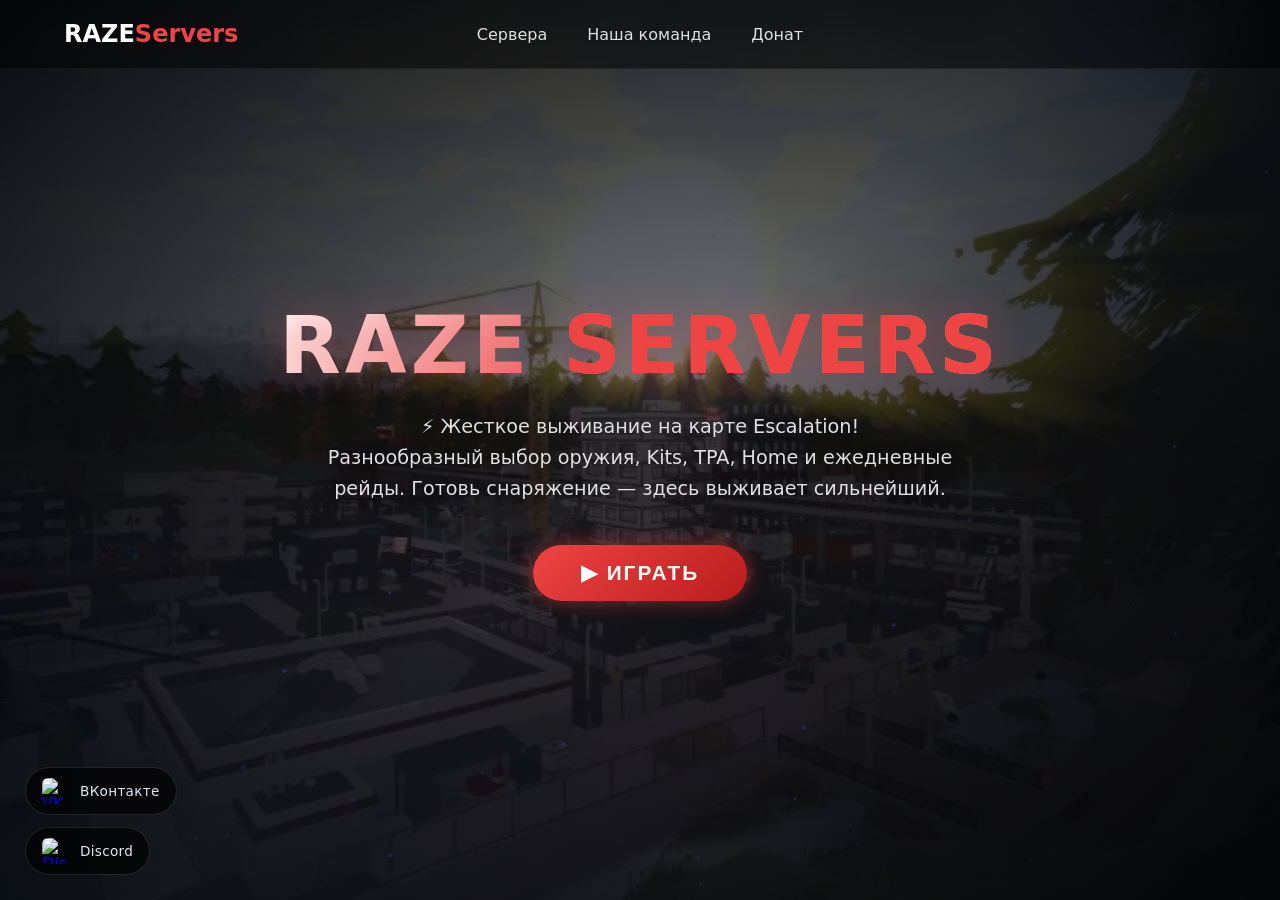
==== commit 9a8f8a4e: "Update index.html" ====
--- a/index.html
+++ b/index.html
@@ -4,773 +4,626 @@
 <meta charset="UTF-8">
 <meta name="viewport" content="width=device-width, initial-scale=1.0, maximum-scale=1.0, user-scalable=yes">
 <title>RAZE Servers — Выживание на Escalation</title>
-
 <link rel="icon" type="image/svg+xml" href="data:image/svg+xml,%3Csvg xmlns='http://www.w3.org/2000/svg' viewBox='0 0 100 100'%3E%3Crect width='100' height='100' rx='0' fill='%23000000'/%3E%3Ctext x='50' y='72' font-size='70' font-family='Arial, sans-serif' font-weight='bold' fill='%23ef4444' text-anchor='middle'%3ER%3C/text%3E%3C/svg%3E">
-
 <style>
 * {
-margin: 0;
-padding: 0;
-box-sizing: border-box;
-}
-
-::-webkit-scrollbar {
-width: 0;
-height: 0;
-display: none;
-}
-
-* {
-scrollbar-width: none;
--ms-overflow-style: none;
-}
+    margin: 0;
+    padding: 0;
+    box-sizing: border-box;
+}
+::-webkit-scrollbar { width: 0; display: none; }
+* { scrollbar-width: none; -ms-overflow-style: none; }
 
 body {
-font-family: 'Inter', 'Segoe UI', system-ui, sans-serif;
-overflow-x: hidden;
-background-color: #0a0e17;
-color: #e0e0e0;
-}
-
-/* ГЛОБАЛЬНОЕ МАСШТАБИРОВАНИЕ ДЛЯ ТЕЛЕФОНОВ */
-@media (max-width: 768px) {
-body {
-zoom: 0.9;
--moz-transform: scale(0.9);
--moz-transform-origin: top center;
-}
-}
-@media (max-width: 600px) {
-body {
-zoom: 0.85;
--moz-transform: scale(0.85);
--moz-transform-origin: top center;
-}
-}
-@media (max-width: 480px) {
-body {
-zoom: 0.8;
--moz-transform: scale(0.8);
--moz-transform-origin: top center;
-}
-}
-@media (max-width: 380px) {
-body {
-zoom: 0.75;
--moz-transform: scale(0.75);
--moz-transform-origin: top center;
-}
-}
-
-/* ФОН */
+    font-family: 'Inter', 'Segoe UI', system-ui, sans-serif;
+    overflow-x: hidden;
+    background-color: #0a0e17;
+    color: #e0e0e0;
+}
+
+/* Адаптив */
+@media (max-width: 768px) { body { zoom: 0.9; } }
+@media (max-width: 600px) { body { zoom: 0.85; } }
+@media (max-width: 480px) { body { zoom: 0.8; } }
+
+/* Фоновое изображение */
 body::before {
-content: '';
-position: fixed;
-top: 0;
-left: 0;
-width: 100%;
-height: 100%;
-z-index: -2;
-background-image: url('Карта Escalation.webp');
-background-size: cover;
-background-position: center;
-background-attachment: fixed;
-background-repeat: no-repeat;
+    content: '';
+    position: fixed;
+    top: 0;
+    left: 0;
+    width: 100%;
+    height: 100%;
+    z-index: -2;
+    background-image: url('Карта Escalation.webp');
+    background-size: cover;
+    background-position: center;
+    background-attachment: fixed;
+    background-repeat: no-repeat;
 }
 body::after {
-content: '';
-position: fixed;
-top: 0;
-left: 0;
-width: 100%;
-height: 100%;
-z-index: -1;
-background: radial-gradient(ellipse at center, rgba(10, 14, 23, 0.2) 0%, rgba(10, 14, 23, 0.9) 100%);
-pointer-events: none;
-}
-
+    content: '';
+    position: fixed;
+    top: 0;
+    left: 0;
+    width: 100%;
+    height: 100%;
+    z-index: -1;
+    background: radial-gradient(ellipse at center, rgba(10,14,23,0.2) 0%, rgba(10,14,23,0.9) 100%);
+    pointer-events: none;
+}
+
+/* Частицы */
 #particles-canvas {
-position: fixed;
-top: 0;
-left: 0;
-width: 100%;
-height: 100%;
-z-index: 0;
-pointer-events: none;
-}
-
-/* ===== HERO (без изменений) ===== */
+    position: fixed;
+    top: 0;
+    left: 0;
+    width: 100%;
+    height: 100%;
+    z-index: 0;
+    pointer-events: none;
+}
+
+/* HERO блок */
 .hero {
-position: relative;
-width: 100%;
-height: 100vh;
-min-height: 500px;
-overflow: hidden;
+    position: relative;
+    width: 100%;
+    height: 100vh;
+    min-height: 500px;
+    overflow: hidden;
 }
 .hero-video {
-position: absolute;
-top: 0;
-left: 0;
-width: 100%;
-height: 100%;
-object-fit: cover;
-z-index: 1;
-opacity: 0.35;
+    position: absolute;
+    top: 0;
+    left: 0;
+    width: 100%;
+    height: 100%;
+    object-fit: cover;
+    z-index: 1;
+    opacity: 0.35;
 }
 .hero-overlay {
-position: absolute;
-top: 0;
-left: 0;
-width: 100%;
-height: 100%;
-z-index: 2;
-background: linear-gradient(135deg, rgba(0,0,0,0.6) 0%, rgba(10,14,23,0.4) 50%, rgba(0,0,0,0.7) 100%);
+    position: absolute;
+    top: 0;
+    left: 0;
+    width: 100%;
+    height: 100%;
+    z-index: 2;
+    background: linear-gradient(135deg, rgba(0,0,0,0.6) 0%, rgba(10,14,23,0.4) 50%, rgba(0,0,0,0.7) 100%);
 }
 .hero-content {
-position: relative;
-z-index: 3;
-display: flex;
-flex-direction: column;
-justify-content: center;
-align-items: center;
-height: 100%;
-text-align: center;
-padding: 0 20px;
+    position: relative;
+    z-index: 3;
+    display: flex;
+    flex-direction: column;
+    justify-content: center;
+    align-items: center;
+    height: 100%;
+    text-align: center;
+    padding: 0 20px;
 }
 .logo {
-font-size: 5rem;
-font-weight: 900;
-letter-spacing: 4px;
-margin-bottom: 20px;
-background: linear-gradient(135deg, #ffffff, #ef4444, #facc15);
--webkit-background-clip: text;
-background-clip: text;
-color: transparent;
-text-shadow: 0 0 40px rgba(239, 68, 68, 0.3);
-animation: logoGlow 3s ease-in-out infinite alternate;
+    font-size: 5rem;
+    font-weight: 900;
+    letter-spacing: 4px;
+    margin-bottom: 20px;
+    background: linear-gradient(135deg, #ffffff, #ef4444, #facc15);
+    -webkit-background-clip: text;
+    background-clip: text;
+    color: transparent;
+    text-shadow: 0 0 40px rgba(239,68,68,0.3);
+    animation: logoGlow 3s ease-in-out infinite alternate;
 }
 @keyframes logoGlow {
-0% { text-shadow: 0 0 30px rgba(239, 68, 68, 0.3); }
-100% { text-shadow: 0 0 60px rgba(239, 68, 68, 0.6), 0 0 120px rgba(239, 68, 68, 0.2); }
-}
-.logo span {
-background: none;
--webkit-background-clip: unset;
-background-clip: unset;
-color: #ef4444;
-}
+    0% { text-shadow: 0 0 30px rgba(239,68,68,0.3); }
+    100% { text-shadow: 0 0 60px rgba(239,68,68,0.6), 0 0 120px rgba(239,68,68,0.2); }
+}
+.logo span { background: none; color: #ef4444; }
 .description {
-font-size: 1.2rem;
-color: #e0e0e0;
-max-width: 700px;
-margin-bottom: 40px;
-text-shadow: 0 2px 15px rgba(0,0,0,0.7);
-line-height: 1.6;
+    font-size: 1.2rem;
+    color: #e0e0e0;
+    max-width: 700px;
+    margin-bottom: 40px;
+    text-shadow: 0 2px 15px rgba(0,0,0,0.7);
+    line-height: 1.6;
 }
 .play-btn {
-background: linear-gradient(135deg, #ef4444, #b91c1c);
-border: none;
-padding: 16px 48px;
-font-size: 1.3rem;
-font-weight: bold;
-color: white;
-border-radius: 50px;
-cursor: pointer;
-transition: all 0.3s cubic-bezier(0.2, 0, 0, 1);
-box-shadow: 0 0 20px rgba(239, 68, 68, 0.5);
-text-transform: uppercase;
-letter-spacing: 2px;
-position: relative;
-overflow: hidden;
+    background: linear-gradient(135deg, #ef4444, #b91c1c);
+    border: none;
+    padding: 16px 48px;
+    font-size: 1.3rem;
+    font-weight: bold;
+    color: white;
+    border-radius: 50px;
+    cursor: pointer;
+    transition: all 0.3s cubic-bezier(0.2,0,0,1);
+    box-shadow: 0 0 20px rgba(239,68,68,0.5);
+    text-transform: uppercase;
+    letter-spacing: 2px;
+    position: relative;
+    overflow: hidden;
 }
 .play-btn::before {
-content: '';
-position: absolute;
-top: -50%;
-left: -50%;
-width: 200%;
-height: 200%;
-background: radial-gradient(circle, rgba(255,255,255,0.1) 0%, transparent 60%);
-opacity: 0;
-transition: opacity 0.3s;
+    content: '';
+    position: absolute;
+    top: -50%;
+    left: -50%;
+    width: 200%;
+    height: 200%;
+    background: radial-gradient(circle, rgba(255,255,255,0.1) 0%, transparent 60%);
+    opacity: 0;
+    transition: opacity 0.3s;
 }
 .play-btn:hover::before { opacity: 1; }
-.play-btn:hover {
-transform: scale(1.05) translateY(-2px);
-box-shadow: 0 0 40px rgba(239, 68, 68, 0.8);
-}
+.play-btn:hover { transform: scale(1.05) translateY(-2px); box-shadow: 0 0 40px rgba(239,68,68,0.8); }
 .play-btn:active { transform: scale(0.98); }
 
-/* ===== НАВБАР ===== */
+/* Навбар */
 .navbar {
-position: fixed;
-top: 0;
-left: 0;
-width: 100%;
-z-index: 1000;
-display: flex;
-justify-content: space-between;
-align-items: center;
-padding: 20px 5%;
-background: rgba(0, 0, 0, 0.5);
-backdrop-filter: blur(12px);
-border-bottom: 1px solid rgba(255,255,255,0.05);
-transition: all 0.3s ease;
+    position: fixed;
+    top: 0;
+    left: 0;
+    width: 100%;
+    z-index: 1000;
+    display: flex;
+    justify-content: space-between;
+    align-items: center;
+    padding: 20px 5%;
+    background: rgba(0,0,0,0.5);
+    backdrop-filter: blur(12px);
+    border-bottom: 1px solid rgba(255,255,255,0.05);
+    transition: all 0.3s ease;
 }
 .navbar.scrolled {
-background: rgba(0, 0, 0, 0.85);
-backdrop-filter: blur(16px);
-border-bottom: 1px solid rgba(239, 68, 68, 0.2);
-box-shadow: 0 4px 30px rgba(0, 0, 0, 0.3);
-}
-.nav-logo {
-font-size: 1.5rem;
-font-weight: 800;
-color: white;
-cursor: pointer;
-}
+    background: rgba(0,0,0,0.85);
+    backdrop-filter: blur(16px);
+    border-bottom: 1px solid rgba(239,68,68,0.2);
+    box-shadow: 0 4px 30px rgba(0,0,0,0.3);
+}
+.nav-logo { font-size: 1.5rem; font-weight: 800; color: white; cursor: pointer; }
 .nav-logo span { color: #ef4444; }
-.nav-center {
-position: absolute;
-left: 50%;
-transform: translateX(-50%);
-}
-.nav-links {
-display: flex;
-list-style: none;
-gap: 40px;
-}
+.nav-center { position: absolute; left: 50%; transform: translateX(-50%); }
+.nav-links { display: flex; list-style: none; gap: 40px; }
 .nav-links a {
-color: #e0e0e0;
-text-decoration: none;
-font-weight: 500;
-transition: all 0.3s;
-cursor: pointer;
-font-size: 1rem;
-position: relative;
-padding: 4px 0;
+    color: #e0e0e0;
+    text-decoration: none;
+    font-weight: 500;
+    transition: all 0.3s;
+    cursor: pointer;
+    font-size: 1rem;
+    position: relative;
+    padding: 4px 0;
 }
 .nav-links a::after {
-content: '';
-position: absolute;
-bottom: -2px;
-left: 0;
-width: 0;
-height: 2px;
-background: #ef4444;
-transition: width 0.3s ease;
-}
-.nav-links a:hover::after,
-.nav-links a.active::after { width: 100%; }
-.nav-links a:hover,
-.nav-links a.active { color: #ef4444; }
+    content: '';
+    position: absolute;
+    bottom: -2px;
+    left: 0;
+    width: 0;
+    height: 2px;
+    background: #ef4444;
+    transition: width 0.3s ease;
+}
+.nav-links a:hover::after, .nav-links a.active::after { width: 100%; }
+.nav-links a:hover, .nav-links a.active { color: #ef4444; }
 .burger-btn {
-display: none;
-flex-direction: column;
-gap: 5px;
-background: none;
-border: none;
-cursor: pointer;
-z-index: 1001;
+    display: none;
+    flex-direction: column;
+    gap: 5px;
+    background: none;
+    border: none;
+    cursor: pointer;
+    z-index: 1001;
 }
 .burger-btn span {
-display: block;
-width: 24px;
-height: 2px;
-background: white;
-border-radius: 2px;
-transition: all 0.3s ease;
-}
-.burger-btn.active span:nth-child(1) { transform: rotate(45deg) translate(5px, 5px); }
+    display: block;
+    width: 24px;
+    height: 2px;
+    background: white;
+    border-radius: 2px;
+    transition: all 0.3s ease;
+}
+.burger-btn.active span:nth-child(1) { transform: rotate(45deg) translate(5px,5px); }
 .burger-btn.active span:nth-child(2) { opacity: 0; }
-.burger-btn.active span:nth-child(3) { transform: rotate(-45deg) translate(5px, -5px); }
-
-/* ===== СТРАНИЦЫ ===== */
+.burger-btn.active span:nth-child(3) { transform: rotate(-45deg) translate(5px,-5px); }
+
+/* Страницы */
 .page {
-display: none;
-min-height: 100vh;
-padding: 100px 20px 60px;
-position: relative;
-z-index: 1;
-}
-.page.active {
-display: block;
-animation: pageFadeIn 0.4s ease;
-}
-@keyframes pageFadeIn {
-from { opacity: 0; transform: translateY(10px); }
-to { opacity: 1; transform: translateY(0); }
-}
-.page .container {
-max-width: 1400px;
-margin: 0 auto;
-}
+    display: none;
+    min-height: 100vh;
+    padding: 100px 20px 60px;
+    position: relative;
+    z-index: 1;
+}
+.page.active { display: block; animation: fadeIn 0.4s ease; }
+@keyframes fadeIn { from { opacity: 0; transform: translateY(10px); } to { opacity: 1; transform: translateY(0); } }
+.page .container { max-width: 1400px; margin: 0 auto; }
 .page h2 {
-text-align: center;
-font-size: 2.5rem;
-margin-bottom: 40px;
-color: white;
-text-shadow: 0 2px 10px rgba(0,0,0,0.5);
+    text-align: center;
+    font-size: 2.5rem;
+    margin-bottom: 40px;
+    color: white;
+    text-shadow: 0 2px 10px rgba(0,0,0,0.5);
 }
 .page h2 span { color: #ef4444; }
 
-/* ===== КИТЫ (без изменений) ===== */
-.kits-wrapper { overflow: visible; }
+/* Карточки китов */
 .kits-grid {
-display: grid;
-grid-template-columns: repeat(auto-fill, minmax(320px, 1fr));
-gap: 24px;
-margin-top: 20px;
-}
-@media (max-width: 768px) { .kits-grid { grid-template-columns: 1fr; gap: 20px; } }
+    display: grid;
+    grid-template-columns: repeat(auto-fill, minmax(320px, 1fr));
+    gap: 24px;
+    margin-top: 20px;
+}
+@media (max-width:768px){ .kits-grid { grid-template-columns:1fr; gap:20px; } }
 .kit-card {
-background: linear-gradient(165deg, #0f172a 0%, #1a1a2e 100%);
-border-radius: 24px;
-padding: 0;
-text-align: left;
-transition: all 0.4s cubic-bezier(0.2, 0, 0, 1);
-cursor: pointer;
-position: relative;
-box-shadow: 0 8px 32px rgba(0, 0, 0, 0.4);
-border: 1px solid rgba(99, 102, 241, 0.15);
-overflow: hidden;
-opacity: 0;
-transform: translateY(24px);
-animation: cardAppear 0.5s ease forwards;
-display: flex;
-flex-direction: column;
-}
-@keyframes cardAppear { to { opacity: 1; transform: translateY(0); } }
-.kit-card:nth-child(1) { animation-delay: 0.05s; }
-.kit-card:nth-child(2) { animation-delay: 0.15s; }
-.kit-card:nth-child(3) { animation-delay: 0.25s; }
-.kit-card:nth-child(4) { animation-delay: 0.35s; }
+    background: linear-gradient(165deg, #0f172a, #1a1a2e);
+    border-radius: 24px;
+    padding: 0;
+    cursor: pointer;
+    position: relative;
+    box-shadow: 0 8px 32px rgba(0,0,0,0.4);
+    border: 1px solid rgba(99,102,241,0.15);
+    overflow: hidden;
+    transition: all 0.4s cubic-bezier(0.2,0,0,1);
+}
 .kit-card::before {
-content: '';
-position: absolute;
-top: 0;
-left: 0;
-width: 100%;
-height: 4px;
-background: linear-gradient(90deg, #6366f1, #a855f7, #6366f1);
-background-size: 200% 100%;
-animation: shimmerBar 3s ease-in-out infinite;
-opacity: 0.6;
-}
-@keyframes shimmerBar { 0%,100% { background-position: 0% 50%; } 50% { background-position: 100% 50%; } }
+    content: '';
+    position: absolute;
+    top: 0;
+    left: 0;
+    width: 100%;
+    height: 4px;
+    background: linear-gradient(90deg, #6366f1, #a855f7, #6366f1);
+    background-size: 200% 100%;
+    animation: shimmer 3s infinite;
+    opacity: 0.6;
+}
+@keyframes shimmer { 0%,100% { background-position: 0% 50%; } 50% { background-position: 100% 50%; } }
 .kit-card:hover::before { opacity: 1; }
-.kit-card:hover {
-transform: translateY(-8px);
-box-shadow: 0 24px 48px -12px rgba(99, 102, 241, 0.3);
-border-color: rgba(99, 102, 241, 0.4);
-}
-.kit-card-inner {
-padding: 28px 24px 24px;
-display: flex;
-flex-direction: column;
-flex: 1;
-}
+.kit-card:hover { transform: translateY(-8px); box-shadow: 0 24px 48px -12px rgba(99,102,241,0.3); border-color: rgba(99,102,241,0.4); }
+.kit-card-inner { padding: 28px 24px 24px; display: flex; flex-direction: column; }
 .kit-badge {
-display: inline-block;
-background: linear-gradient(135deg, rgba(99, 102, 241, 0.2), rgba(168, 85, 247, 0.2));
-border: 1px solid rgba(99, 102, 241, 0.3);
-color: #a5b4fc;
-font-size: 0.7rem;
-font-weight: 600;
-text-transform: uppercase;
-letter-spacing: 2px;
-padding: 4px 12px;
-border-radius: 20px;
-margin-bottom: 14px;
-width: fit-content;
-}
-.kit-name {
-font-size: 1.8rem;
-font-weight: 800;
-color: #f1f5f9;
-margin-bottom: 8px;
-}
-.kit-price {
-font-size: 1.6rem;
-font-weight: 700;
-color: #a78bfa;
-margin-bottom: 14px;
-display: flex;
-align-items: center;
-gap: 6px;
-}
+    display: inline-block;
+    background: linear-gradient(135deg, rgba(99,102,241,0.2), rgba(168,85,247,0.2));
+    border: 1px solid rgba(99,102,241,0.3);
+    color: #a5b4fc;
+    font-size: 0.7rem;
+    font-weight: 600;
+    text-transform: uppercase;
+    letter-spacing: 2px;
+    padding: 4px 12px;
+    border-radius: 20px;
+    margin-bottom: 14px;
+    width: fit-content;
+}
+.kit-name { font-size: 1.8rem; font-weight: 800; color: #f1f5f9; margin-bottom: 8px; }
+.kit-price { font-size: 1.6rem; font-weight: 700; color: #a78bfa; margin-bottom: 14px; display: flex; align-items: center; gap: 6px; }
 .kit-price::before { content: '💎'; font-size: 1.2rem; }
 .kit-desc { color: #94a3b8; font-size: 0.9rem; line-height: 1.6; flex: 1; }
-.kit-card-footer {
-margin-top: 18px;
-padding-top: 16px;
-border-top: 1px solid rgba(99, 102, 241, 0.1);
-display: flex;
-justify-content: space-between;
-align-items: center;
-}
-.kit-items-count { color: #64748b; font-size: 0.8rem; display: flex; align-items: center; gap: 4px; }
+.kit-card-footer { margin-top: 18px; padding-top: 16px; border-top: 1px solid rgba(99,102,241,0.1); display: flex; justify-content: space-between; align-items: center; }
+.kit-items-count { color: #64748b; font-size: 0.8rem; }
 .kit-arrow { color: #6366f1; font-size: 1.2rem; transition: transform 0.3s; }
 .kit-card:hover .kit-arrow { transform: translateX(4px); }
 
-/* ===== НОВЫЙ ДИЗАЙН КАРТОЧЕК КОМАНДЫ (ГЛАССМОРФИЗМ + АКЦЕНТЫ) ===== */
+/* Команда — новый стиль */
 .team-grid {
-display: grid;
-grid-template-columns: repeat(auto-fit, minmax(340px, 1fr));
-gap: 40px;
-margin-top: 30px;
+    display: grid;
+    grid-template-columns: repeat(auto-fit, minmax(340px, 1fr));
+    gap: 40px;
+    margin-top: 30px;
 }
 .team-card {
-position: relative;
-background: rgba(15, 23, 42, 0.55);
-backdrop-filter: blur(12px);
-border-radius: 48px;
-padding: 32px 28px 36px;
-text-align: center;
-transition: all 0.4s cubic-bezier(0.2, 0.9, 0.4, 1.1);
-border: 1px solid rgba(255, 255, 255, 0.08);
-box-shadow: 0 20px 40px -15px rgba(0, 0, 0, 0.4);
-overflow: hidden;
+    position: relative;
+    background: rgba(15,23,42,0.55);
+    backdrop-filter: blur(12px);
+    border-radius: 48px;
+    padding: 32px 28px 36px;
+    text-align: center;
+    transition: all 0.4s cubic-bezier(0.2,0.9,0.4,1.1);
+    border: 1px solid rgba(255,255,255,0.08);
+    box-shadow: 0 20px 40px -15px rgba(0,0,0,0.4);
+    overflow: hidden;
 }
 .team-card::before {
-content: '';
-position: absolute;
-top: 0;
-left: 0;
-width: 100%;
-height: 100%;
-background: radial-gradient(circle at 70% 20%, rgba(239, 68, 68, 0.12), transparent 70%);
-opacity: 0;
-transition: opacity 0.5s;
-pointer-events: none;
+    content: '';
+    position: absolute;
+    top: 0;
+    left: 0;
+    width: 100%;
+    height: 100%;
+    background: radial-gradient(circle at 70% 20%, rgba(239,68,68,0.12), transparent 70%);
+    opacity: 0;
+    transition: opacity 0.5s;
+    pointer-events: none;
 }
 .team-card:hover::before { opacity: 1; }
 .team-card:hover {
-transform: translateY(-10px) scale(1.01);
-border-color: rgba(239, 68, 68, 0.4);
-box-shadow: 0 32px 55px -20px rgba(239, 68, 68, 0.3);
-background: rgba(15, 23, 42, 0.75);
+    transform: translateY(-10px) scale(1.01);
+    border-color: rgba(239,68,68,0.4);
+    box-shadow: 0 32px 55px -20px rgba(239,68,68,0.3);
+    background: rgba(15,23,42,0.75);
 }
 .team-avatar {
-width: 130px;
-height: 130px;
-margin: 0 auto 20px;
-background: linear-gradient(145deg, #1e293b, #0f172a);
-border-radius: 40px;
-display: flex;
-align-items: center;
-justify-content: center;
-font-size: 4rem;
-font-weight: bold;
-color: white;
-box-shadow: 0 15px 30px -8px rgba(0,0,0,0.5), inset 0 1px 1px rgba(255,255,255,0.1);
-transition: all 0.3s ease;
-border: 1px solid rgba(239, 68, 68, 0.3);
+    width: 130px;
+    height: 130px;
+    margin: 0 auto 20px;
+    background: linear-gradient(145deg, #1e293b, #0f172a);
+    border-radius: 40px;
+    display: flex;
+    align-items: center;
+    justify-content: center;
+    font-size: 4rem;
+    font-weight: bold;
+    color: white;
+    box-shadow: 0 15px 30px -8px rgba(0,0,0,0.5), inset 0 1px 1px rgba(255,255,255,0.1);
+    transition: all 0.3s ease;
+    border: 1px solid rgba(239,68,68,0.3);
 }
 .team-card:hover .team-avatar {
-transform: scale(1.02) rotate(2deg);
-border-radius: 35px;
-border-color: #ef4444;
-box-shadow: 0 20px 35px -12px #ef444470;
+    transform: scale(1.02) rotate(2deg);
+    border-radius: 35px;
+    border-color: #ef4444;
+    box-shadow: 0 20px 35px -12px #ef444470;
 }
 .team-name {
-font-size: 2rem;
-font-weight: 800;
-background: linear-gradient(135deg, #fff, #f0a5a5);
--webkit-background-clip: text;
-background-clip: text;
-color: transparent;
-letter-spacing: -0.3px;
-margin-bottom: 8px;
+    font-size: 2rem;
+    font-weight: 800;
+    background: linear-gradient(135deg, #fff, #f0a5a5);
+    -webkit-background-clip: text;
+    background-clip: text;
+    color: transparent;
+    margin-bottom: 8px;
 }
 .team-role {
-display: inline-block;
-background: rgba(239, 68, 68, 0.18);
-backdrop-filter: blur(4px);
-border: 1px solid rgba(239, 68, 68, 0.3);
-padding: 6px 20px;
-border-radius: 60px;
-font-size: 0.75rem;
-font-weight: 700;
-color: #fca5a5;
-margin: 12px 0 16px;
-letter-spacing: 1px;
-text-transform: uppercase;
-}
-.team-bio {
-color: #cbd5e6;
-font-size: 0.9rem;
-line-height: 1.55;
-padding: 0 6px;
-margin-bottom: 20px;
-font-weight: 400;
-}
+    display: inline-block;
+    background: rgba(239,68,68,0.18);
+    backdrop-filter: blur(4px);
+    border: 1px solid rgba(239,68,68,0.3);
+    padding: 6px 20px;
+    border-radius: 60px;
+    font-size: 0.75rem;
+    font-weight: 700;
+    color: #fca5a5;
+    margin: 12px 0 16px;
+    text-transform: uppercase;
+}
+.team-bio { color: #cbd5e6; font-size: 0.9rem; line-height: 1.55; margin-bottom: 20px; }
 .steam-link {
-display: inline-flex;
-align-items: center;
-justify-content: center;
-gap: 10px;
-background: rgba(30, 41, 59, 0.7);
-border: 1px solid rgba(99, 102, 241, 0.3);
-border-radius: 50px;
-padding: 10px 22px;
-color: #a5b4fc;
-text-decoration: none;
-font-size: 0.85rem;
-font-weight: 500;
-transition: all 0.3s;
-margin-top: 6px;
-backdrop-filter: blur(4px);
-}
-.steam-link img {
-width: 20px;
-height: 20px;
-filter: brightness(0) invert(1);
-transition: transform 0.2s;
-}
-.steam-link:hover {
-background: #6366f1;
-color: white;
-border-color: #6366f1;
-transform: translateY(-3px);
-box-shadow: 0 8px 20px -8px #6366f1;
-}
-.steam-link:hover img {
-transform: scale(1.1);
-}
-@media (max-width: 768px) {
-.team-grid { gap: 28px; }
-.team-card { padding: 24px 20px 28px; border-radius: 36px; }
-.team-avatar { width: 100px; height: 100px; font-size: 3rem; border-radius: 30px; }
-.team-name { font-size: 1.6rem; }
-.team-role { font-size: 0.65rem; padding: 4px 16px; }
-.team-bio { font-size: 0.8rem; }
-.steam-link { padding: 7px 18px; font-size: 0.75rem; }
-.steam-link img { width: 18px; height: 18px; }
-}
-@media (max-width: 480px) {
-.team-card { padding: 20px 16px 24px; }
-.team-avatar { width: 80px; height: 80px; font-size: 2.5rem; border-radius: 25px; }
-.team-name { font-size: 1.3rem; }
-}
-
-/* ===== МОДАЛКА (без изменений) ===== */
-.modal {
-display: none;
-position: fixed;
-top: 0;
-left: 0;
-width: 100%;
-height: 100%;
-background: rgba(0, 0, 0, 0.85);
-z-index: 2000;
-justify-content: center;
-align-items: center;
-backdrop-filter: blur(4px);
-}
-.modal.show { display: flex; }
-.modal-content {
-background: linear-gradient(165deg, #1a1a2e, #0f172a);
-border-radius: 32px;
-max-width: 700px;
-width: 90%;
-max-height: 85vh;
-overflow-y: auto;
-padding: 30px;
-position: relative;
-animation: modalOpen 0.35s cubic-bezier(0.2, 0, 0, 1);
-border: 1px solid rgba(99, 102, 241, 0.3);
-}
-.modal-content::-webkit-scrollbar { width: 0; display: none; }
-@keyframes modalOpen {
-from { opacity: 0; transform: scale(0.9) translateY(20px); }
-to { opacity: 1; transform: scale(1) translateY(0); }
-}
-.modal-header {
-display: flex;
-justify-content: center;
-align-items: center;
-margin-bottom: 20px;
-border-bottom: 1px solid rgba(99, 102, 241, 0.15);
-padding-bottom: 15px;
-position: relative;
-}
-.modal-header h3 {
-font-size: 1.8rem;
-background: linear-gradient(135deg, #f1f5f9, #a78bfa);
--webkit-background-clip: text;
-background-clip: text;
-color: transparent;
-}
-.close-modal {
-background: none;
-border: none;
-color: #94a3b8;
-font-size: 2.2rem;
-cursor: pointer;
-position: absolute;
-right: 0;
-top: 50%;
-transform: translateY(-50%);
-}
-.close-modal:hover { color: #ef4444; }
-.kit-icon {
-display: flex;
-justify-content: center;
-align-items: center;
-margin-bottom: 20px;
-background: rgba(15, 23, 42, 0.6);
-border-radius: 20px;
-padding: 10px;
-min-height: 120px;
-}
-.kit-icon img { max-height: 350px; object-fit: contain; border-radius: 12px; width: 100%; }
-.kit-full-desc { color: #cbd5e1; line-height: 1.7; margin-bottom: 20px; }
-.kit-items {
-background: rgba(15, 23, 42, 0.6);
-border-radius: 20px;
-padding: 18px;
-margin: 20px 0;
-}
-.kit-items h4 { color: #a78bfa; margin-bottom: 12px; }
-.kit-items ul { list-style: none; padding-left: 0; }
-.kit-items li {
-padding: 10px 0;
-border-bottom: 1px solid rgba(99, 102, 241, 0.08);
-color: #e2e8f0;
-display: flex;
-align-items: center;
-gap: 10px;
-}
-.kit-items li::before { content: '▸'; color: #a78bfa; }
-.buy-btn {
-background: linear-gradient(135deg, #6366f1, #7c3aed);
-width: 100%;
-padding: 16px;
-border: none;
-border-radius: 40px;
-font-size: 1.2rem;
-font-weight: bold;
-color: white;
-cursor: pointer;
-transition: all 0.3s;
-margin-top: 15px;
-}
-.buy-btn:hover { transform: scale(1.02); box-shadow: 0 0 25px rgba(99, 102, 241, 0.5); }
-
-/* ===== СЕРВЕРА ===== */
+    display: inline-flex;
+    align-items: center;
+    justify-content: center;
+    gap: 10px;
+    background: rgba(30,41,59,0.7);
+    border: 1px solid rgba(99,102,241,0.3);
+    border-radius: 50px;
+    padding: 10px 22px;
+    color: #a5b4fc;
+    text-decoration: none;
+    font-size: 0.85rem;
+    font-weight: 500;
+    transition: all 0.3s;
+}
+.steam-link img { width: 20px; height: 20px; filter: brightness(0) invert(1); }
+.steam-link:hover { background: #6366f1; color: white; border-color: #6366f1; transform: translateY(-3px); box-shadow: 0 8px 20px -8px #6366f1; }
+
+/* Сервера */
 .server-card {
-background: rgba(15, 23, 42, 0.85);
-border: 1px solid rgba(99, 102, 241, 0.15);
-border-radius: 24px;
-padding: 30px;
-margin-bottom: 20px;
-display: flex;
-justify-content: space-between;
-align-items: center;
-flex-wrap: wrap;
-gap: 20px;
-transition: all 0.3s;
-}
-.server-card:hover { border-color: rgba(99, 102, 241, 0.4); box-shadow: 0 8px 30px rgba(99, 102, 241, 0.1); }
+    background: rgba(15,23,42,0.85);
+    border: 1px solid rgba(99,102,241,0.15);
+    border-radius: 24px;
+    padding: 30px;
+    margin-bottom: 20px;
+    display: flex;
+    justify-content: space-between;
+    align-items: center;
+    flex-wrap: wrap;
+    gap: 20px;
+    transition: all 0.3s;
+}
+.server-card:hover { border-color: rgba(99,102,241,0.4); box-shadow: 0 8px 30px rgba(99,102,241,0.1); }
 .server-info h3 { font-size: 1.3rem; margin-bottom: 8px; color: white; }
 .server-info p { color: #8e9aaf; }
 .server-status { color: #10b981; font-weight: bold; display: flex; align-items: center; gap: 6px; }
-.server-status .status-dot {
-width: 10px;
-height: 10px;
-background: #10b981;
-border-radius: 50%;
-animation: pulseDot 2s ease-in-out infinite;
-}
-@keyframes pulseDot { 0%,100% { box-shadow: 0 0 0 0 #10b98180; } 50% { box-shadow: 0 0 0 6px #10b98100; } }
+.status-dot {
+    width: 10px;
+    height: 10px;
+    background: #10b981;
+    border-radius: 50%;
+    animation: pulse 2s infinite;
+}
+@keyframes pulse { 0%,100% { box-shadow: 0 0 0 0 #10b98180; } 50% { box-shadow: 0 0 0 6px #10b98100; } }
 .copy-btn {
-background: rgba(99, 102, 241, 0.15);
-color: white;
-border: 1px solid rgba(99, 102, 241, 0.3);
-padding: 10px 24px;
-border-radius: 50px;
-cursor: pointer;
-transition: all 0.3s;
-}
-.copy-btn:hover { background: #6366f1; border-color: #6366f1; transform: translateY(-1px); }
-
-/* ===== СОЦ-УГОЛ И КНОПКА НАВЕРХ ===== */
-.social-corner {
-position: fixed;
-bottom: 25px;
-left: 25px;
-z-index: 100;
-display: flex;
-flex-direction: column;
-align-items: center;
-gap: 5px;
-background: rgba(0, 0, 0, 0.55);
-backdrop-filter: blur(8px);
-padding: 8px 12px;
-border-radius: 30px;
-border: 1px solid rgba(255, 255, 255, 0.15);
-}
-.social-corner:hover { background: rgba(0, 0, 0, 0.75); border-color: #6366f1; }
-.social-icon img { width: 28px; height: 28px; display: block; border-radius: 4px; transition: transform 0.2s; }
-.social-icon:hover img { transform: scale(1.15); }
-.social-label { font-size: 10px; color: #cbd5e1; background: rgba(0,0,0,0.4); padding: 2px 6px; border-radius: 20px; }
+    background: rgba(99,102,241,0.15);
+    color: white;
+    border: 1px solid rgba(99,102,241,0.3);
+    padding: 10px 24px;
+    border-radius: 50px;
+    cursor: pointer;
+    transition: all 0.3s;
+}
+.copy-btn:hover { background: #6366f1; border-color: #6366f1; }
+
+/* Модалка */
+.modal {
+    display: none;
+    position: fixed;
+    top: 0;
+    left: 0;
+    width: 100%;
+    height: 100%;
+    background: rgba(0,0,0,0.85);
+    z-index: 2000;
+    justify-content: center;
+    align-items: center;
+    backdrop-filter: blur(4px);
+}
+.modal.show { display: flex; }
+.modal-content {
+    background: linear-gradient(165deg, #1a1a2e, #0f172a);
+    border-radius: 32px;
+    max-width: 700px;
+    width: 90%;
+    max-height: 85vh;
+    overflow-y: auto;
+    padding: 30px;
+    position: relative;
+    animation: modalOpen 0.35s;
+    border: 1px solid rgba(99,102,241,0.3);
+}
+@keyframes modalOpen { from { opacity: 0; transform: scale(0.9) translateY(20px); } to { opacity: 1; transform: scale(1) translateY(0); } }
+.modal-header { display: flex; justify-content: center; margin-bottom: 20px; border-bottom: 1px solid rgba(99,102,241,0.15); padding-bottom: 15px; position: relative; }
+.modal-header h3 { font-size: 1.8rem; background: linear-gradient(135deg, #f1f5f9, #a78bfa); -webkit-background-clip: text; background-clip: text; color: transparent; }
+.close-modal {
+    background: none;
+    border: none;
+    color: #94a3b8;
+    font-size: 2.2rem;
+    cursor: pointer;
+    position: absolute;
+    right: 0;
+    top: 50%;
+    transform: translateY(-50%);
+}
+.close-modal:hover { color: #ef4444; }
+.kit-icon { display: flex; justify-content: center; margin-bottom: 20px; background: rgba(15,23,42,0.6); border-radius: 20px; padding: 10px; }
+.kit-icon img { max-height: 200px; object-fit: contain; border-radius: 12px; }
+.kit-full-desc { color: #cbd5e1; line-height: 1.7; margin-bottom: 20px; }
+.kit-items { background: rgba(15,23,42,0.6); border-radius: 20px; padding: 18px; margin: 20px 0; }
+.kit-items h4 { color: #a78bfa; margin-bottom: 12px; }
+.kit-items ul { list-style: none; padding-left: 0; }
+.kit-items li { padding: 10px 0; border-bottom: 1px solid rgba(99,102,241,0.08); color: #e2e8f0; display: flex; gap: 10px; }
+.kit-items li::before { content: '▸'; color: #a78bfa; }
+.buy-btn {
+    background: linear-gradient(135deg, #6366f1, #7c3aed);
+    width: 100%;
+    padding: 16px;
+    border: none;
+    border-radius: 40px;
+    font-size: 1.2rem;
+    font-weight: bold;
+    color: white;
+    cursor: pointer;
+    transition: all 0.3s;
+    margin-top: 15px;
+}
+.buy-btn:hover { transform: scale(1.02); box-shadow: 0 0 25px rgba(99,102,241,0.5); }
+
+/* Социальные панели — кликабельная вся область */
+.social-double {
+    position: fixed;
+    bottom: 25px;
+    left: 25px;
+    z-index: 100;
+    display: flex;
+    flex-direction: column;
+    gap: 12px;
+}
+.social-item {
+    background: rgba(0, 0, 0, 0.65);
+    backdrop-filter: blur(12px);
+    padding: 10px 16px;
+    border-radius: 40px;
+    border: 1px solid rgba(255, 255, 255, 0.12);
+    transition: all 0.25s ease;
+    cursor: pointer;
+    display: flex;
+    align-items: center;
+    gap: 12px;
+    width: fit-content;
+    text-decoration: none;
+}
+.social-item:hover {
+    transform: translateY(-3px);
+    background: rgba(0, 0, 0, 0.85);
+    border-color: #6366f1;
+    box-shadow: 0 6px 18px rgba(99, 102, 241, 0.2);
+}
+.social-item img {
+    width: 26px;
+    height: 26px;
+    display: block;
+    border-radius: 6px;
+    transition: transform 0.2s;
+}
+.social-item:hover img { transform: scale(1.05); }
+.social-item span {
+    font-size: 0.85rem;
+    font-weight: 500;
+    color: #e2e8f0;
+    letter-spacing: 0.3px;
+}
+
+/* Кнопка наверх */
 .scroll-top {
-position: fixed;
-bottom: 25px;
-right: 25px;
-z-index: 100;
-width: 48px;
-height: 48px;
-border-radius: 50%;
-background: #6366f1;
-color: white;
-border: none;
-font-size: 1.5rem;
-cursor: pointer;
-opacity: 0;
-visibility: hidden;
-transform: translateY(20px);
-transition: all 0.3s ease;
-box-shadow: 0 4px 15px rgba(99, 102, 241, 0.4);
-display: flex;
-align-items: center;
-justify-content: center;
+    position: fixed;
+    bottom: 25px;
+    right: 25px;
+    z-index: 100;
+    width: 48px;
+    height: 48px;
+    border-radius: 50%;
+    background: #6366f1;
+    color: white;
+    border: none;
+    font-size: 1.5rem;
+    cursor: pointer;
+    opacity: 0;
+    visibility: hidden;
+    transform: translateY(20px);
+    transition: all 0.3s;
+    box-shadow: 0 4px 15px rgba(99,102,241,0.4);
+    display: flex;
+    align-items: center;
+    justify-content: center;
 }
 .scroll-top.visible { opacity: 1; visibility: visible; transform: translateY(0); }
-.scroll-top:hover { transform: translateY(-3px); box-shadow: 0 8px 25px rgba(99, 102, 241, 0.5); }
+.scroll-top:hover { transform: translateY(-3px); box-shadow: 0 8px 25px rgba(99,102,241,0.5); }
 .hidden { display: none !important; }
 
+/* Адаптив мобильный */
 @media (max-width: 768px) {
-.navbar { padding: 15px 5%; }
-.nav-logo { font-size: 1.2rem; }
-.nav-links {
-position: fixed;
-top: 0;
-right: -100%;
-width: 70%;
-height: 100vh;
-background: rgba(0, 0, 0, 0.95);
-backdrop-filter: blur(20px);
-flex-direction: column;
-justify-content: center;
-align-items: center;
-gap: 25px;
-transition: right 0.4s cubic-bezier(0.2, 0, 0, 1);
-z-index: 999;
-}
-.nav-links.open { right: 0; }
-.nav-links a { font-size: 1.2rem; padding: 10px 0; }
-.nav-center { position: static; transform: none; }
-.burger-btn { display: flex; }
-.logo { font-size: 2rem; }
-.description { font-size: 0.9rem; }
-.play-btn { padding: 12px 28px; font-size: 0.9rem; }
-.page { padding: 80px 12px 40px; }
-.page h2 { font-size: 1.6rem; }
-.social-corner { bottom: 12px; left: 12px; padding: 6px 10px; }
-.social-icon img { width: 24px; height: 24px; }
-.scroll-top { bottom: 12px; right: 12px; width: 40px; height: 40px; font-size: 1.2rem; }
+    .navbar { padding: 15px 5%; }
+    .nav-logo { font-size: 1.2rem; }
+    .nav-links {
+        position: fixed;
+        top: 0;
+        right: -100%;
+        width: 70%;
+        height: 100vh;
+        background: rgba(0,0,0,0.95);
+        backdrop-filter: blur(20px);
+        flex-direction: column;
+        justify-content: center;
+        align-items: center;
+        gap: 25px;
+        transition: right 0.4s;
+        z-index: 999;
+    }
+    .nav-links.open { right: 0; }
+    .nav-links a { font-size: 1.2rem; padding: 10px 0; }
+    .nav-center { position: static; transform: none; }
+    .burger-btn { display: flex; }
+    .logo { font-size: 2rem; }
+    .description { font-size: 0.9rem; }
+    .play-btn { padding: 12px 28px; font-size: 0.9rem; }
+    .page { padding: 80px 12px 40px; }
+    .page h2 { font-size: 1.6rem; }
+    .social-double { bottom: 12px; left: 12px; gap: 8px; }
+    .social-item { padding: 6px 12px; gap: 8px; }
+    .social-item img { width: 22px; height: 22px; }
+    .social-item span { font-size: 0.7rem; }
+    .scroll-top { bottom: 12px; right: 12px; width: 40px; height: 40px; font-size: 1.2rem; }
+    .team-card { padding: 24px 20px 28px; border-radius: 36px; }
+    .team-avatar { width: 100px; height: 100px; font-size: 3rem; border-radius: 30px; }
+    .team-name { font-size: 1.6rem; }
+    .team-bio { font-size: 0.8rem; }
+    .steam-link { padding: 7px 18px; font-size: 0.75rem; }
+}
+@media (max-width: 480px) {
+    .logo { font-size: 1.6rem; }
+    .description { font-size: 0.8rem; }
+    .play-btn { padding: 10px 22px; font-size: 0.8rem; }
+    .page h2 { font-size: 1.3rem; }
 }
 </style>
 </head>
@@ -779,240 +632,301 @@
 <canvas id="particles-canvas"></canvas>
 
 <nav class="navbar" id="navbar">
-<a class="nav-logo" onclick="showPage('hero-page')">RAZE<span>Servers</span></a>
-<div class="nav-center">
-<ul class="nav-links" id="navLinks">
-<li><a onclick="showPage('servers-page')" data-page="servers-page">Сервера</a></li>
-<li><a onclick="showPage('team-page')" data-page="team-page">Наша команда</a></li>
-<li><a onclick="showPage('donate-page')" data-page="donate-page">Донат</a></li>
-</ul>
+    <a class="nav-logo" onclick="showPage('hero-page')">RAZE<span>Servers</span></a>
+    <div class="nav-center">
+        <ul class="nav-links" id="navLinks">
+            <li><a onclick="showPage('servers-page')" data-page="servers-page">Сервера</a></li>
+            <li><a onclick="showPage('team-page')" data-page="team-page">Наша команда</a></li>
+            <li><a onclick="showPage('donate-page')" data-page="donate-page">Донат</a></li>
+        </ul>
+    </div>
+    <button class="burger-btn" id="burgerBtn"><span></span><span></span><span></span></button>
+</nav>
+
+<div class="social-double" id="socialDouble">
+    <a href="https://vk.com/razeservers" target="_blank" class="social-item" id="vkPanel">
+        <img src="https://cdn-icons-png.flaticon.com/512/5968/5968835.png" alt="VK">
+        <span>ВКонтакте</span>
+    </a>
+    <a href="https://discord.gg/razeservers" target="_blank" class="social-item" id="discordPanel">
+        <img src="https://cdn-icons-png.flaticon.com/512/5968/5968756.png" alt="Discord">
+        <span>Discord</span>
+    </a>
 </div>
-<button class="burger-btn" id="burgerBtn" aria-label="Меню">
-<span></span><span></span><span></span>
-</button>
-</nav>
-
-<div id="socialCorner" class="social-corner">
-<a href="https://vk.com/razeservers" target="_blank" class="social-icon">
-<img src="https://cdn-icons-png.flaticon.com/512/5968/5968835.png" alt="VK">
-</a>
-<div class="social-label">Сообщество VK</div>
+
+<button class="scroll-top" id="scrollTopBtn" onclick="window.scrollTo({top:0,behavior:'smooth'})">↑</button>
+
+<!-- HERO страница -->
+<div id="hero-page" class="hero">
+    <video autoplay muted loop playsinline class="hero-video">
+        <source src="https://cdn.pixabay.com/video/2024/03/15/204120-91827364_large.mp4" type="video/mp4">
+    </video>
+    <div class="hero-overlay"></div>
+    <div class="hero-content">
+        <div class="logo">RAZE <span>SERVERS</span></div>
+        <p class="description">⚡ Жесткое выживание на карте Escalation!<br>Разнообразный выбор оружия, Kits, TPA, Home и ежедневные рейды. Готовь снаряжение — здесь выживает сильнейший.</p>
+        <button class="play-btn" onclick="showPage('servers-page')">▶ ИГРАТЬ</button>
+    </div>
 </div>
 
-<button class="scroll-top" id="scrollTopBtn" onclick="window.scrollTo({top:0,behavior:'smooth'})">↑</button>
-
-<div id="hero-page" class="hero">
-<video autoplay muted loop playsinline class="hero-video">
-<source src="https://cdn.pixabay.com/video/2024/03/15/204120-91827364_large.mp4" type="video/mp4">
-</video>
-<div class="hero-overlay"></div>
-<div class="hero-content">
-<div class="logo">RAZE <span>SERVERS</span></div>
-<p class="description">⚡ Жесткое выживание на карте Escalation!<br>Разнообразный выбор оружия, Kits, TPA, Home и ежедневные рейды. Готовь снаряжение — здесь выживает сильнейший.</p>
-<button class="play-btn" onclick="showPage('servers-page')">▶ ИГРАТЬ</button>
+<!-- Сервера -->
+<div id="servers-page" class="page">
+    <div class="container">
+        <h2>Наши <span>Сервера</span></h2>
+        <div class="server-card">
+            <div class="server-info">
+                <h3>RAZE #1 | Выживание [Kits, TPA, Home] RU</h3>
+                <p>IP: 26.28.229.239:27115 | Карта: Escalation</p>
+            </div>
+            <div class="server-status">
+                <span class="status-dot"></span> Онлайн: <span id="online-count">0 / 60</span>
+            </div>
+            <button class="copy-btn" onclick="copyIP('26.28.229.239:27115')">📋 Копировать IP</button>
+        </div>
+    </div>
 </div>
+
+<!-- Команда -->
+<div id="team-page" class="page">
+    <div class="container">
+        <h2>Наша <span>Команда</span></h2>
+        <div class="team-grid">
+            <div class="team-card">
+                <div class="team-avatar">👑</div>
+                <div class="team-name">moneyhawe</div>
+                <div class="team-role">Главный разработчик</div>
+                <div class="team-bio">🛠️ Создатель сервера и архитектор проекта. Разработал сайт, настроил баланс и экономику. Благодаря ему RAZE обрёл уникальный стиль выживания.</div>
+                <a href="https://steamcommunity.com/profiles/76561199436376064/" target="_blank" class="steam-link">
+                    <img src="https://cdn-icons-png.flaticon.com/512/2111/2111646.png" alt="Steam"> Steam: moneyhawe
+                </a>
+            </div>
+            <div class="team-card">
+                <div class="team-avatar">⚙️</div>
+                <div class="team-name">Prizrak</div>
+                <div class="team-role">Младший разработчик + Гл. Админ</div>
+                <div class="team-bio">🌟 Создал и развивает сообщество VK. Автор уникальных китов: Cop, SniperLite, RIOT, SniperPro. Следит за порядком и помогает игрокам.</div>
+                <a href="https://steamcommunity.com/id/Prizrak1914" target="_blank" class="steam-link">
+                    <img src="https://cdn-icons-png.flaticon.com/512/2111/2111646.png" alt="Steam"> Steam: Prizrak
+                </a>
+            </div>
+        </div>
+    </div>
 </div>
 
-<div id="servers-page" class="page">
-<div class="container">
-<h2>Наши <span>Сервера</span></h2>
-<div class="server-card">
-<div class="server-info">
-<h3>RAZE #1 | Выживание [Kits, TPA, Home] RU</h3>
-<p>IP: 26.28.229.239:27115 | Карта: Escalation</p>
+<!-- Донат / Киты -->
+<div id="donate-page" class="page">
+    <div class="container">
+        <h2>Магазин <span>Привилегий</span></h2>
+        <div class="kits-grid" id="kitsGrid"></div>
+    </div>
 </div>
-<div class="server-status">
-<span class="status-dot"></span> Онлайн: <span id="online-count">0 / 60</span>
+
+<!-- Модалка кита -->
+<div id="kitModal" class="modal">
+    <div class="modal-content">
+        <div class="modal-header">
+            <h3 id="modalKitName">Kit</h3>
+            <button class="close-modal" id="closeModalBtn">&times;</button>
+        </div>
+        <div class="kit-icon" id="modalKitIcon"></div>
+        <div class="kit-full-desc" id="modalKitDesc"></div>
+        <div class="kit-items" id="modalKitItems"></div>
+        <button class="buy-btn" id="modalBuyBtn">💎 Приобрести</button>
+    </div>
 </div>
-<button class="copy-btn" onclick="copyIP('26.28.229.239:27115')">📋 Копировать IP</button>
-</div>
-</div>
-</div>
-
-<div id="team-page" class="page">
-<div class="container">
-<h2>Наша <span>Команда</span></h2>
-<div class="team-grid">
-<div class="team-card">
-<div class="team-avatar">👑</div>
-<div class="team-name">moneyhawe</div>
-<div class="team-role">Главный разработчик</div>
-<div class="team-bio">🛠️ Создатель сервера и архитектор всего проекта. Разработал сайт, настроил баланс и игровую экономику. Благодаря его усилиям RAZE обрёл уникальный стиль выживания на Escalation.</div>
-<a href="https://steamcommunity.com/profiles/76561199436376064/" target="_blank" class="steam-link">
-<img src="https://cdn-icons-png.flaticon.com/512/2111/2111646.png" alt="Steam"> Steam: moneyhawe
-</a>
-</div>
-<div class="team-card">
-<div class="team-avatar">⚙️</div>
-<div class="team-name">Prizrak</div>
-<div class="team-role">Младший разработчик + Гл. Админ</div>
-<div class="team-bio">🌟 Создал и развивает сообщество VK, привлекая игроков. Автор уникальных китов: Cop, SniperLite, RIOT, SniperPro. Также отвечает за администрирование, следит за порядком и помогает игрокам на сервере.</div>
-<a href="https://steamcommunity.com/id/Prizrak1914" target="_blank" class="steam-link">
-<img src="https://cdn-icons-png.flaticon.com/512/2111/2111646.png" alt="Steam"> Steam: Prizrak
-</a>
-</div>
-</div>
-</div>
-</div>
-
-<div id="donate-page" class="page">
-<div class="container">
-<h2>Магазин <span>Привилегий</span></h2>
-<div class="kits-wrapper">
-<div class="kits-grid" id="kitsGrid"></div>
-</div>
-</div>
-</div>
-
-<div id="kitModal" class="modal">
-<div class="modal-content">
-<div class="modal-header">
-<h3 id="modalKitName">Kit Name</h3>
-<button class="close-modal" id="closeModalBtn">&times;</button>
-</div>
-<div class="kit-icon" id="modalKitIcon"></div>
-<div class="kit-full-desc" id="modalKitDesc"></div>
-<div class="kit-items" id="modalKitItems"></div>
-<button class="buy-btn" id="modalBuyBtn">💎 Приобрести</button>
-</div>
-</div>
 
 <script>
+// Частицы
 const canvas = document.getElementById('particles-canvas');
 const ctx = canvas.getContext('2d');
 let particles = [];
 function resizeCanvas() {
-canvas.width = window.innerWidth;
-canvas.height = window.innerHeight;
+    canvas.width = window.innerWidth;
+    canvas.height = window.innerHeight;
 }
 resizeCanvas();
 window.addEventListener('resize', resizeCanvas);
+
 class Particle {
-constructor() { this.reset(); }
-reset() {
-this.x = Math.random() * canvas.width;
-this.y = Math.random() * canvas.height;
-this.size = Math.random() * 2 + 0.5;
-this.speedX = (Math.random() - 0.5) * 0.3;
-this.speedY = (Math.random() - 0.5) * 0.3;
-this.opacity = Math.random() * 0.4 + 0.1;
-}
-update() {
-this.x += this.speedX;
-this.y += this.speedY;
-if (this.x < 0 || this.x > canvas.width || this.y < 0 || this.y > canvas.height) this.reset();
-}
-draw() {
-ctx.beginPath();
-ctx.arc(this.x, this.y, this.size, 0, Math.PI * 2);
-ctx.fillStyle = `rgba(99, 102, 241, ${this.opacity})`;
-ctx.fill();
-}
+    constructor() { this.reset(); }
+    reset() {
+        this.x = Math.random() * canvas.width;
+        this.y = Math.random() * canvas.height;
+        this.size = Math.random() * 2 + 0.5;
+        this.speedX = (Math.random() - 0.5) * 0.3;
+        this.speedY = (Math.random() - 0.5) * 0.3;
+        this.opacity = Math.random() * 0.4 + 0.1;
+    }
+    update() {
+        this.x += this.speedX;
+        this.y += this.speedY;
+        if (this.x < 0 || this.x > canvas.width || this.y < 0 || this.y > canvas.height) this.reset();
+    }
+    draw() {
+        ctx.beginPath();
+        ctx.arc(this.x, this.y, this.size, 0, Math.PI * 2);
+        ctx.fillStyle = `rgba(99,102,241,${this.opacity})`;
+        ctx.fill();
+    }
 }
 for (let i = 0; i < 80; i++) particles.push(new Particle());
+
 function animateParticles() {
-ctx.clearRect(0, 0, canvas.width, canvas.height);
-particles.forEach(p => { p.update(); p.draw(); });
-for (let i = 0; i < particles.length; i++) {
-for (let j = i + 1; j < particles.length; j++) {
-const dx = particles[i].x - particles[j].x;
-const dy = particles[i].y - particles[j].y;
-const dist = Math.sqrt(dx * dx + dy * dy);
-if (dist < 150) {
-ctx.beginPath();
-ctx.moveTo(particles[i].x, particles[i].y);
-ctx.lineTo(particles[j].x, particles[j].y);
-ctx.strokeStyle = `rgba(99, 102, 241, ${0.06 * (1 - dist / 150)})`;
-ctx.lineWidth = 0.5;
-ctx.stroke();
-}
-}
-}
-requestAnimationFrame(animateParticles);
+    ctx.clearRect(0, 0, canvas.width, canvas.height);
+    particles.forEach(p => { p.update(); p.draw(); });
+    for (let i = 0; i < particles.length; i++) {
+        for (let j = i + 1; j < particles.length; j++) {
+            const dx = particles[i].x - particles[j].x;
+            const dy = particles[i].y - particles[j].y;
+            const dist = Math.hypot(dx, dy);
+            if (dist < 150) {
+                ctx.beginPath();
+                ctx.moveTo(particles[i].x, particles[i].y);
+                ctx.lineTo(particles[j].x, particles[j].y);
+                ctx.strokeStyle = `rgba(99,102,241,${0.06 * (1 - dist / 150)})`;
+                ctx.lineWidth = 0.5;
+                ctx.stroke();
+            }
+        }
+    }
+    requestAnimationFrame(animateParticles);
 }
 animateParticles();
 
+// Данные китов
 const kitsData = [
-{ name: "Cop", price: 79, desc: "Полицейский набор для выживания", icon: "Наборкопа.jpg", items: ["Костюм полицейского","Револьвер","Полицейская дубинка","Доп. обоймы","4 бинта","4 энергетика","4 консервы"], fullDesc: "Cop — стартовый набор для порядка." },
-{ name: "SniperLite", price: 129, desc: "Лёгкая снайперская экипировка", icon: "https://cdn-icons-png.flaticon.com/512/2879/2879649.png", items: ["Снайперка Private","Военный нож","2 обоймы","3 энергетика","3 консервы","3 бинта"], fullDesc: "SniperLite — для начинающих снайперов." },
-{ name: "RIOT", price: 199, desc: "Штурмовой набор", icon: "https://cdn-icons-png.flaticon.com/512/2187/2187574.png", items: ["Бронекостюм RIOT","Дробовик Peacemaker","4 гранаты","Щит","Медсумка"], fullDesc: "Напролом! Высокая живучесть." },
-{ name: "SniperPro", price: 249, desc: "Элитный снайперский комплект", icon: "https://cdn-icons-png.flaticon.com/512/1863/1863766.png", items: ["Timberwolf","Костюм 'Призрак'","Калькулятор","15 патронов .50 AP","Турель-приманка"], fullDesc: "Один выстрел — одна смерть." }
+    { name: "Cop", price: 79, desc: "Полицейский набор для выживания", icon: "Наборкопа.jpg", items: ["Костюм полицейского","Револьвер","Полицейская дубинка","Доп. обоймы (2 шт)","4 бинта","4 энергетика","4 консервы"], fullDesc: "Cop — порядок и контроль. Отличный стартовый набор брони и оружия." },
+    { name: "SniperLite", price: 129, desc: "Лёгкая снайперская экипировка", icon: "https://cdn-icons-png.flaticon.com/512/2879/2879649.png", items: ["Снайперка Private 5x","Военный нож","2 обоймы","3 энергетика","3 консервы","3 бинта"], fullDesc: "Для начинающих снайперов. Надёжная винтовка с оптикой." },
+    { name: "RIOT", price: 199, desc: "Штурмовой набор. Броня, дробовик", icon: "https://cdn-icons-png.flaticon.com/512/2187/2187574.png", items: ["Бронекостюм RIOT 4 ур.","Дробовик Peacemaker","4 гранаты","Щит","Медсумка"], fullDesc: "Напролом! Высокая живучесть и огневая мощь." },
+    { name: "SniperPro", price: 249, desc: "Элитный снайперский комплект", icon: "https://cdn-icons-png.flaticon.com/512/1863/1863766.png", items: ["Timberwolf","Костюм 'Призрак'","Калькулятор","15 патронов .50 AP","Турель-приманка"], fullDesc: "Один выстрел — одна смерть. Для профессионалов." }
 ];
+
 function renderKits() {
-const grid = document.getElementById('kitsGrid');
-if(!grid) return;
-grid.innerHTML = '';
-kitsData.forEach((kit, idx) => {
-const card = document.createElement('div');
-card.className = 'kit-card';
-card.innerHTML = `<div class="kit-card-inner"><div class="kit-badge">KIT</div><div class="kit-name">${kit.name}</div><div class="kit-price">${kit.price} ₽</div><div class="kit-desc">${kit.desc}</div><div class="kit-card-footer"><div class="kit-items-count">📦 ${kit.items.length} предметов</div><div class="kit-arrow">→</div></div></div>`;
-card.addEventListener('click', () => openModal(idx));
-grid.appendChild(card);
-});
-}
+    const grid = document.getElementById('kitsGrid');
+    if (!grid) return;
+    grid.innerHTML = '';
+    kitsData.forEach((kit, idx) => {
+        const card = document.createElement('div');
+        card.className = 'kit-card';
+        card.innerHTML = `
+            <div class="kit-card-inner">
+                <div class="kit-badge">KIT</div>
+                <div class="kit-name">${kit.name}</div>
+                <div class="kit-price">${kit.price} ₽</div>
+                <div class="kit-desc">${kit.desc}</div>
+                <div class="kit-card-footer">
+                    <div class="kit-items-count">📦 ${kit.items.length} предметов</div>
+                    <div class="kit-arrow">→</div>
+                </div>
+            </div>
+        `;
+        card.addEventListener('click', () => openModal(idx));
+        grid.appendChild(card);
+    });
+}
+
 function openModal(idx) {
-const kit = kitsData[idx];
-const modal = document.getElementById('kitModal');
-document.getElementById('modalKitName').innerText = kit.name;
-document.getElementById('modalKitIcon').innerHTML = `<img src="${kit.icon}" onerror="this.src='https://via.placeholder.com/200'">`;
-document.getElementById('modalKitDesc').innerText = kit.fullDesc;
-let itemsHtml = '<ul>';
-kit.items.forEach(i => itemsHtml += `<li>🎯 ${i}</li>`);
-itemsHtml += '</ul>';
-document.getElementById('modalKitItems').innerHTML = `<h4>📦 Комплектация:</h4>${itemsHtml}`;
-document.getElementById('modalBuyBtn').onclick = () => { alert(`Вы выбрали кит "${kit.name}" за ${kit.price} ₽`); modal.style.display = 'none'; };
-modal.style.display = 'flex';
-}
-function closeModal() { document.getElementById('kitModal').style.display = 'none'; }
-function showPage(id) {
-document.getElementById('hero-page').style.display = 'none';
-document.getElementById('servers-page').classList.remove('active');
-document.getElementById('donate-page').classList.remove('active');
-document.getElementById('team-page').classList.remove('active');
-document.querySelectorAll('.nav-links a').forEach(a => a.classList.remove('active'));
-const social = document.getElementById('socialCorner');
-if(id === 'hero-page') {
-document.getElementById('hero-page').style.display = 'block';
-social.classList.remove('hidden');
-} else if(id === 'servers-page') {
-document.getElementById('servers-page').classList.add('active');
-social.classList.add('hidden');
-document.querySelector('.nav-links a[data-page="servers-page"]')?.classList.add('active');
-} else if(id === 'team-page') {
-document.getElementById('team-page').classList.add('active');
-social.classList.add('hidden');
-document.querySelector('.nav-links a[data-page="team-page"]')?.classList.add('active');
-} else if(id === 'donate-page') {
-document.getElementById('donate-page').classList.add('active');
-social.classList.add('hidden');
-document.querySelector('.nav-links a[data-page="donate-page"]')?.classList.add('active');
-}
-window.scrollTo({ top: 0, behavior: 'smooth' });
-}
-function copyIP(ip) { navigator.clipboard.writeText(ip); alert('IP скопирован: '+ip); }
+    const kit = kitsData[idx];
+    const modal = document.getElementById('kitModal');
+    document.getElementById('modalKitName').innerText = kit.name;
+    document.getElementById('modalKitIcon').innerHTML = `<img src="${kit.icon}" onerror="this.src='https://via.placeholder.com/200?text=Kit'">`;
+    document.getElementById('modalKitDesc').innerText = kit.fullDesc;
+    let itemsHtml = '<ul>';
+    kit.items.forEach(i => itemsHtml += `<li>🎯 ${i}</li>`);
+    itemsHtml += '</ul>';
+    document.getElementById('modalKitItems').innerHTML = `<h4>📦 Комплектация:</h4>${itemsHtml}`;
+    document.getElementById('modalBuyBtn').onclick = () => {
+        alert(`🛒 Вы выбрали кит "${kit.name}" за ${kit.price} ₽.\nОплата и выдача в ближайшее время!`);
+        modal.style.display = 'none';
+    };
+    modal.style.display = 'flex';
+}
+
+function closeModal() {
+    document.getElementById('kitModal').style.display = 'none';
+}
+
+function showPage(pageId) {
+    const hero = document.getElementById('hero-page');
+    const servers = document.getElementById('servers-page');
+    const donate = document.getElementById('donate-page');
+    const team = document.getElementById('team-page');
+    const social = document.getElementById('socialDouble');
+    
+    hero.style.display = 'none';
+    servers.classList.remove('active');
+    donate.classList.remove('active');
+    team.classList.remove('active');
+    
+    document.querySelectorAll('.nav-links a').forEach(a => a.classList.remove('active'));
+    
+    if (pageId === 'hero-page') {
+        hero.style.display = 'block';
+        social.classList.remove('hidden');
+    } else if (pageId === 'servers-page') {
+        servers.classList.add('active');
+        social.classList.add('hidden');
+        document.querySelector('.nav-links a[data-page="servers-page"]')?.classList.add('active');
+    } else if (pageId === 'team-page') {
+        team.classList.add('active');
+        social.classList.add('hidden');
+        document.querySelector('.nav-links a[data-page="team-page"]')?.classList.add('active');
+    } else if (pageId === 'donate-page') {
+        donate.classList.add('active');
+        social.classList.add('hidden');
+        document.querySelector('.nav-links a[data-page="donate-page"]')?.classList.add('active');
+    }
+    window.scrollTo({ top: 0, behavior: 'smooth' });
+}
+
+function copyIP(ip) {
+    navigator.clipboard.writeText(ip);
+    alert('IP адрес ' + ip + ' скопирован!');
+}
+
 function updateOnlineCount() {
-const span = document.getElementById('online-count');
-if(span) span.innerText = Math.floor(Math.random() * 37 + 12) + ' / 60';
-}
+    const span = document.getElementById('online-count');
+    if (span) span.innerText = Math.floor(Math.random() * 37 + 12) + ' / 60';
+}
+
+// Запуск
 document.addEventListener('DOMContentLoaded', () => {
-showPage('hero-page');
-updateOnlineCount();
-setInterval(updateOnlineCount, 30000);
-renderKits();
-document.getElementById('closeModalBtn')?.addEventListener('click', closeModal);
-window.addEventListener('click', e => { if(e.target === document.getElementById('kitModal')) closeModal(); });
-const burger = document.getElementById('burgerBtn');
-const navLinks = document.getElementById('navLinks');
-if(burger && navLinks) {
-burger.addEventListener('click', () => { burger.classList.toggle('active'); navLinks.classList.toggle('open'); });
-document.querySelectorAll('.nav-links a').forEach(l => l.addEventListener('click', () => { burger.classList.remove('active'); navLinks.classList.remove('open'); }));
-}
-window.addEventListener('scroll', () => {
-const navbar = document.getElementById('navbar');
-const topBtn = document.getElementById('scrollTopBtn');
-if(window.scrollY > 100) { navbar.classList.add('scrolled'); topBtn.classList.add('visible'); }
-else { navbar.classList.remove('scrolled'); topBtn.classList.remove('visible'); }
-});
+    showPage('hero-page');
+    updateOnlineCount();
+    setInterval(updateOnlineCount, 30000);
+    renderKits();
+    
+    document.getElementById('closeModalBtn')?.addEventListener('click', closeModal);
+    window.addEventListener('click', (e) => {
+        if (e.target === document.getElementById('kitModal')) closeModal();
+    });
+    
+    const burger = document.getElementById('burgerBtn');
+    const navLinks = document.getElementById('navLinks');
+    if (burger && navLinks) {
+        burger.addEventListener('click', () => {
+            burger.classList.toggle('active');
+            navLinks.classList.toggle('open');
+        });
+        document.querySelectorAll('.nav-links a').forEach(link => {
+            link.addEventListener('click', () => {
+                burger.classList.remove('active');
+                navLinks.classList.remove('open');
+            });
+        });
+    }
+    
+    window.addEventListener('scroll', () => {
+        const navbar = document.getElementById('navbar');
+        const topBtn = document.getElementById('scrollTopBtn');
+        if (window.scrollY > 100) {
+            navbar.classList.add('scrolled');
+            topBtn.classList.add('visible');
+        } else {
+            navbar.classList.remove('scrolled');
+            topBtn.classList.remove('visible');
+        }
+    });
 });
 </script>
 </body>
